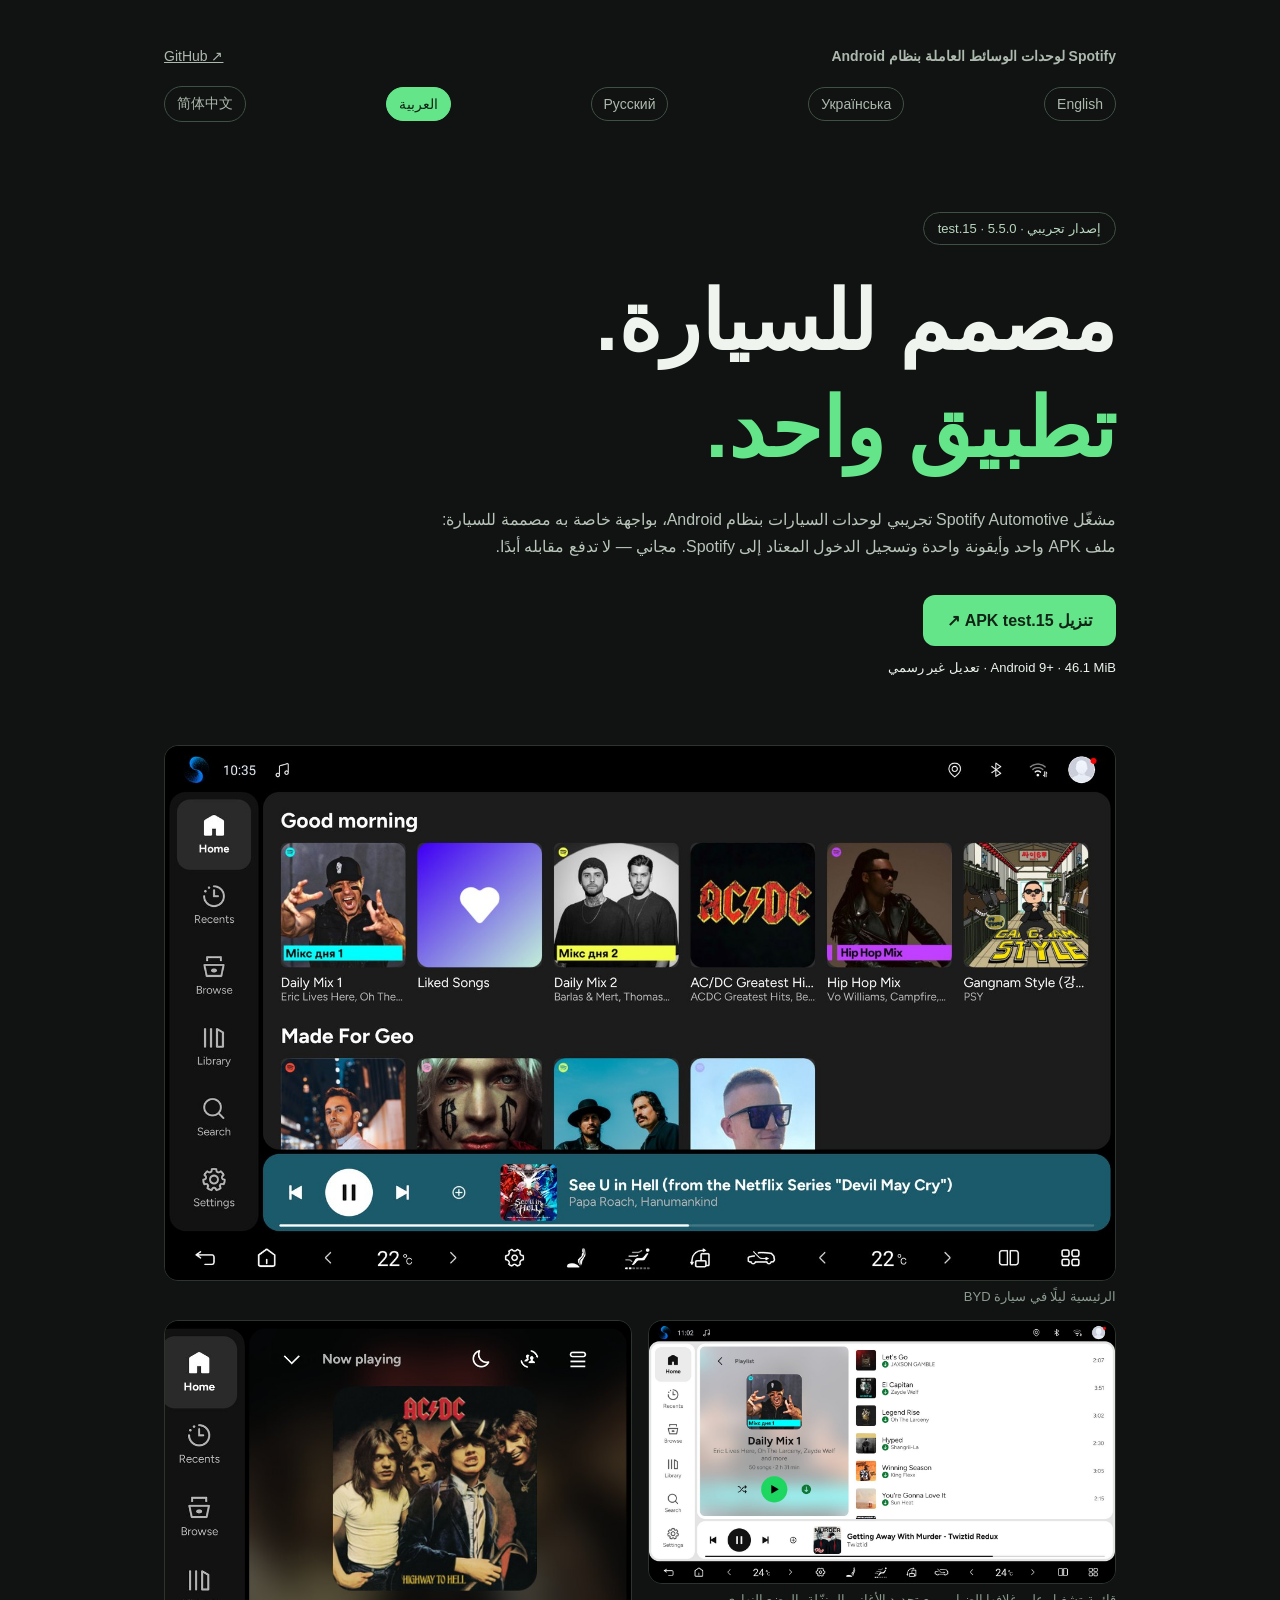
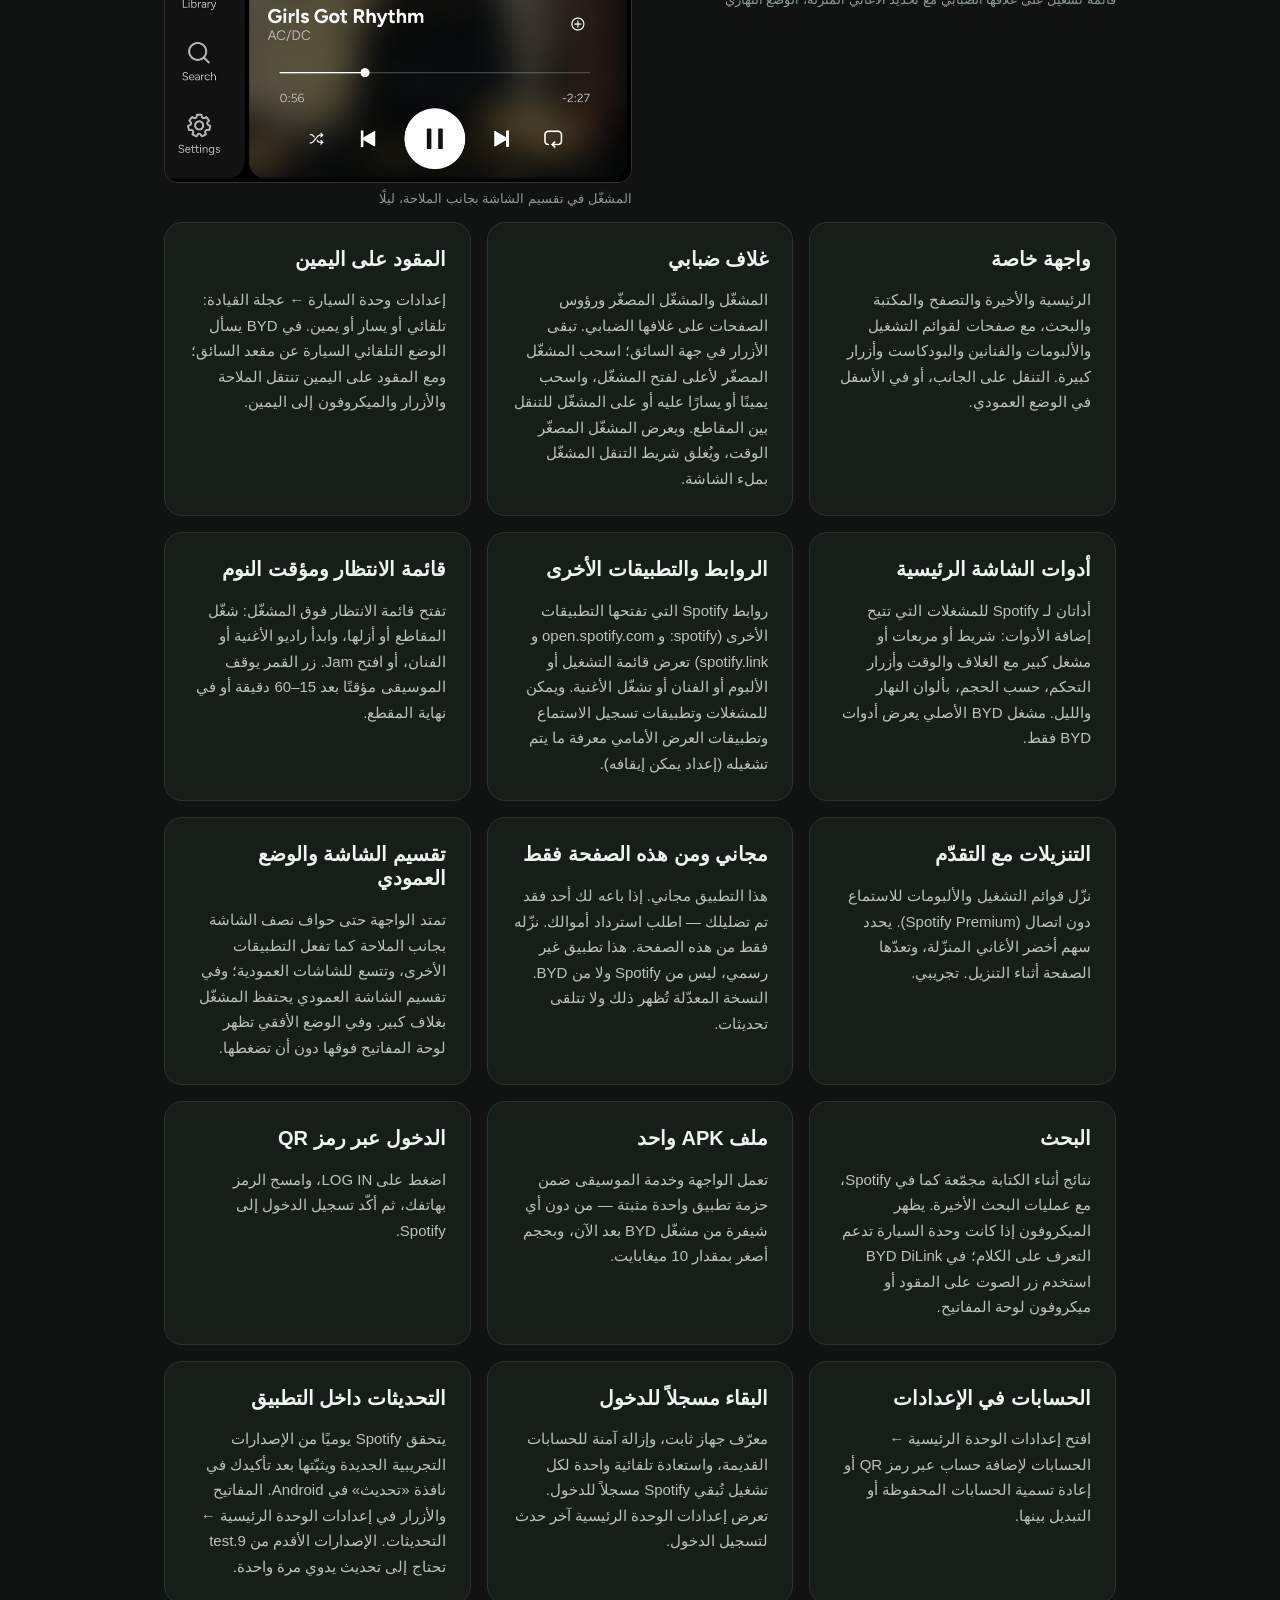
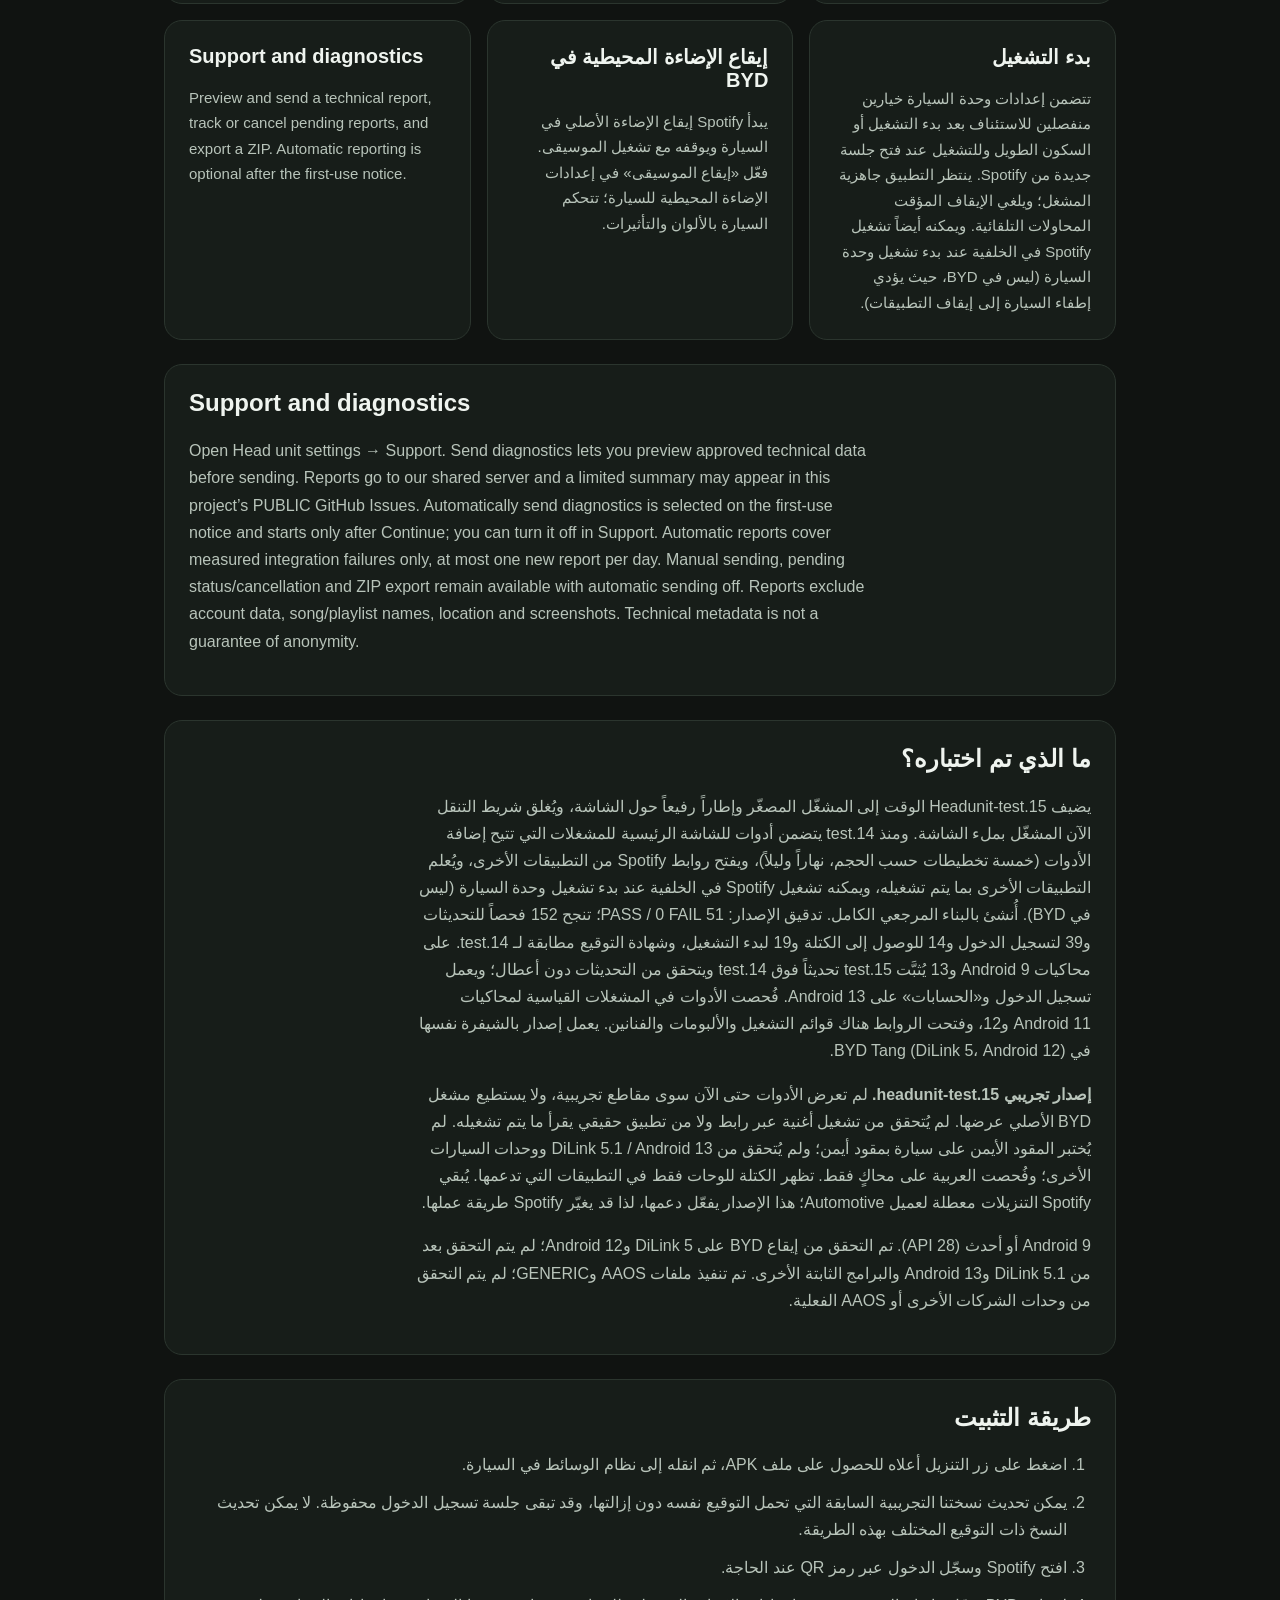
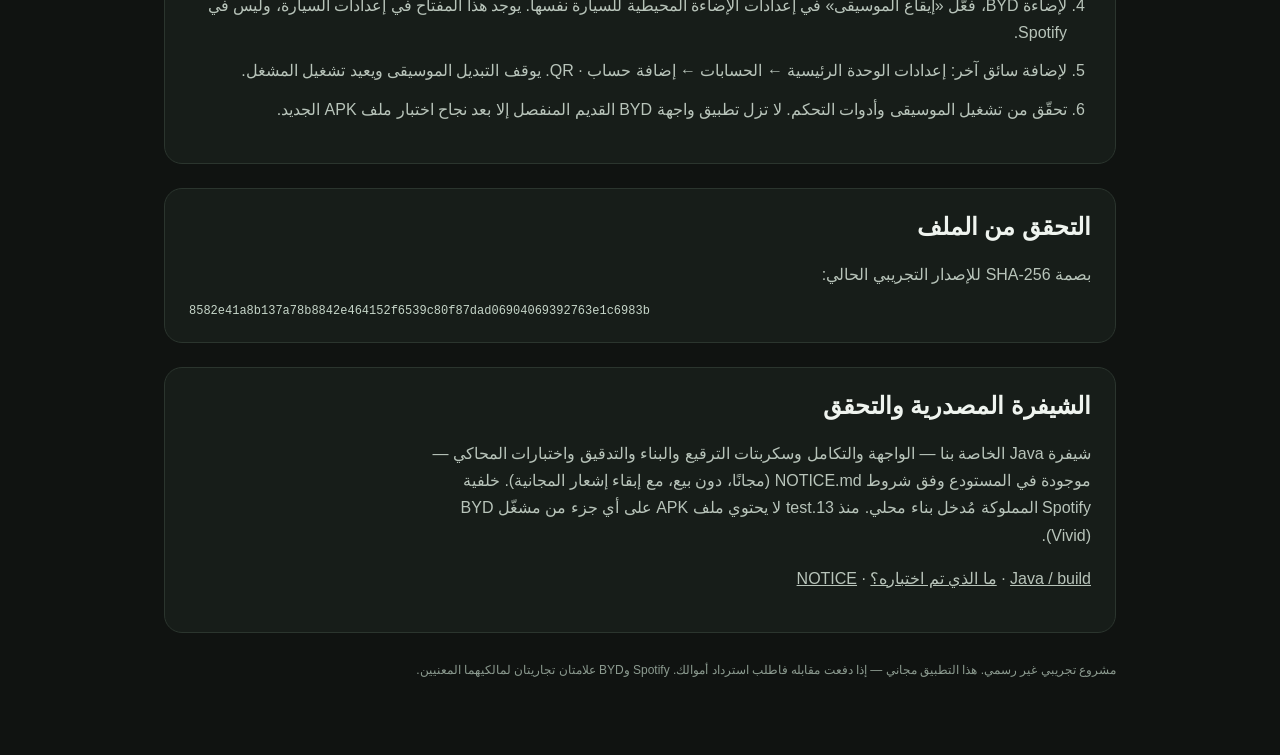
==== docs/ar/index.html @ edf3f91d "Prepare the test.15 download page, release records, Telegram post and picture Co-Authored-By: Claude" ====
<!doctype html>
<html lang="ar" dir="rtl">
<head>
<meta charset="utf-8">
<meta name="viewport" content="width=device-width,initial-scale=1">
<meta name="description" content="Spotify Automotive 5.5.0 تجريبي لوحدات السيارات بنظام Android، بواجهة خاصة به مصممة للسيارة في ملف APK واحد.">
<title>Spotify لوحدات الوسائط العاملة بنظام Android — تطبيق واحد</title>
<link rel="stylesheet" href="../style.css">
<link rel="canonical" href="https://romanchukg-cloud.github.io/spotify-android-head-units/ar/">
<link rel="alternate" hreflang="x-default" href="https://romanchukg-cloud.github.io/spotify-android-head-units/">
<link rel="alternate" hreflang="en" href="https://romanchukg-cloud.github.io/spotify-android-head-units/">
<link rel="alternate" hreflang="uk" href="https://romanchukg-cloud.github.io/spotify-android-head-units/uk/">
<link rel="alternate" hreflang="ru" href="https://romanchukg-cloud.github.io/spotify-android-head-units/ru/">
<link rel="alternate" hreflang="ar" href="https://romanchukg-cloud.github.io/spotify-android-head-units/ar/">
<link rel="alternate" hreflang="zh-Hans" href="https://romanchukg-cloud.github.io/spotify-android-head-units/zh-Hans/">
</head>
<body><main>
<nav><strong>Spotify لوحدات الوسائط العاملة بنظام Android</strong><a href="https://github.com/romanchukg-cloud/spotify-android-head-units" dir="ltr">GitHub ↗</a></nav>
<nav class="language-switch" aria-label="اللغة"><a lang="en" hreflang="en" dir="auto" href="../">English</a><a lang="uk" hreflang="uk" dir="auto" href="../uk/">Українська</a><a lang="ru" hreflang="ru" dir="auto" href="../ru/">Русский</a><a lang="ar" hreflang="ar" dir="auto" href="../ar/" aria-current="page">العربية</a><a lang="zh-Hans" hreflang="zh-Hans" dir="auto" href="../zh-Hans/">简体中文</a></nav>
<header><div class="badge">إصدار تجريبي · 5.5.0 · test.15</div>
<h1>مصمم للسيارة.<br><span>تطبيق واحد.</span></h1>
<p>مشغّل Spotify Automotive تجريبي لوحدات السيارات بنظام Android، بواجهة خاصة به مصممة للسيارة: ملف APK واحد وأيقونة واحدة وتسجيل الدخول المعتاد إلى Spotify. مجاني — لا تدفع مقابله أبدًا.</p>
<a class="button" href="https://github.com/romanchukg-cloud/spotify-android-head-units/releases/download/v5.5.0-headunit-test.15/Spotify-5.5.0-HeadUnit-test.15.apk" download="Spotify-5.5.0-HeadUnit-test.15.apk">تنزيل APK test.15 ↗</a>
<div class="meta">Android 9+ · 46.1 MiB · تعديل غير رسمي</div></header>
<div class="shots"><figure><img src="../screens/car-home-night.jpg" width="1600" height="900" alt="الرئيسية ليلًا في سيارة BYD" loading="lazy"><figcaption>الرئيسية ليلًا في سيارة BYD</figcaption></figure><figure><img src="../screens/car-playlist-day.jpg" width="1600" height="900" alt="قائمة تشغيل على غلافها الضبابي مع تحديد الأغاني المنزّلة، الوضع النهاري" loading="lazy"><figcaption>قائمة تشغيل على غلافها الضبابي مع تحديد الأغاني المنزّلة، الوضع النهاري</figcaption></figure><figure><img src="../screens/car-player-split-night.jpg" width="900" height="890" alt="المشغّل في تقسيم الشاشة بجانب الملاحة، ليلًا" loading="lazy"><figcaption>المشغّل في تقسيم الشاشة بجانب الملاحة، ليلًا</figcaption></figure></div>
<div class="grid"><article class="card"><h2>واجهة خاصة</h2><p>الرئيسية والأخيرة والتصفح والمكتبة والبحث، مع صفحات لقوائم التشغيل والألبومات والفنانين والبودكاست وأزرار كبيرة. التنقل على الجانب، أو في الأسفل في الوضع العمودي.</p></article><article class="card"><h2>غلاف ضبابي</h2><p>المشغّل والمشغّل المصغّر ورؤوس الصفحات على غلافها الضبابي. تبقى الأزرار في جهة السائق؛ اسحب المشغّل المصغّر لأعلى لفتح المشغّل، واسحب يمينًا أو يسارًا عليه أو على المشغّل للتنقل بين المقاطع. ويعرض المشغّل المصغّر الوقت، ويُغلق شريط التنقل المشغّل بملء الشاشة.</p></article><article class="card"><h2>المقود على اليمين</h2><p>إعدادات وحدة السيارة ← عجلة القيادة: تلقائي أو يسار أو يمين. في BYD يسأل الوضع التلقائي السيارة عن مقعد السائق؛ ومع المقود على اليمين تنتقل الملاحة والأزرار والميكروفون إلى اليمين.</p></article><article class="card"><h2>أدوات الشاشة الرئيسية</h2><p>أداتان لـ Spotify للمشغلات التي تتيح إضافة الأدوات: شريط أو مربعات أو مشغل كبير مع الغلاف والوقت وأزرار التحكم، حسب الحجم، بألوان النهار والليل. مشغل BYD الأصلي يعرض أدوات BYD فقط.</p></article><article class="card"><h2>الروابط والتطبيقات الأخرى</h2><p>روابط Spotify التي تفتحها التطبيقات الأخرى (spotify: و open.spotify.com و spotify.link) تعرض قائمة التشغيل أو الألبوم أو الفنان أو تشغّل الأغنية. ويمكن للمشغلات وتطبيقات تسجيل الاستماع وتطبيقات العرض الأمامي معرفة ما يتم تشغيله (إعداد يمكن إيقافه).</p></article><article class="card"><h2>قائمة الانتظار ومؤقت النوم</h2><p>تفتح قائمة الانتظار فوق المشغّل: شغّل المقاطع أو أزلها، وابدأ راديو الأغنية أو الفنان، أو افتح Jam. زر القمر يوقف الموسيقى مؤقتًا بعد 15–60 دقيقة أو في نهاية المقطع.</p></article><article class="card"><h2>التنزيلات مع التقدّم</h2><p>نزّل قوائم التشغيل والألبومات للاستماع دون اتصال (Spotify Premium). يحدد سهم أخضر الأغاني المنزّلة، وتعدّها الصفحة أثناء التنزيل. تجريبي.</p></article><article class="card"><h2>مجاني ومن هذه الصفحة فقط</h2><p>هذا التطبيق مجاني. إذا باعه لك أحد فقد تم تضليلك — اطلب استرداد أموالك. نزّله فقط من هذه الصفحة. هذا تطبيق غير رسمي، ليس من Spotify ولا من BYD. النسخة المعدّلة تُظهر ذلك ولا تتلقى تحديثات.</p></article><article class="card"><h2>تقسيم الشاشة والوضع العمودي</h2><p>تمتد الواجهة حتى حواف نصف الشاشة بجانب الملاحة كما تفعل التطبيقات الأخرى، وتتسع للشاشات العمودية؛ وفي تقسيم الشاشة العمودي يحتفظ المشغّل بغلاف كبير. وفي الوضع الأفقي تظهر لوحة المفاتيح فوقها دون أن تضغطها.</p></article><article class="card"><h2>البحث</h2><p>نتائج أثناء الكتابة مجمّعة كما في Spotify، مع عمليات البحث الأخيرة. يظهر الميكروفون إذا كانت وحدة السيارة تدعم التعرف على الكلام؛ في BYD DiLink استخدم زر الصوت على المقود أو ميكروفون لوحة المفاتيح.</p></article><article class="card"><h2>ملف APK واحد</h2><p>تعمل الواجهة وخدمة الموسيقى ضمن حزمة تطبيق واحدة مثبتة — من دون أي شيفرة من مشغّل BYD بعد الآن، وبحجم أصغر بمقدار 10 ميغابايت.</p></article><article class="card"><h2>الدخول عبر رمز QR</h2><p>اضغط على LOG IN، وامسح الرمز بهاتفك، ثم أكّد تسجيل الدخول إلى Spotify.</p></article><article class="card"><h2>الحسابات في الإعدادات</h2><p>افتح إعدادات الوحدة الرئيسية ← الحسابات لإضافة حساب عبر رمز QR أو إعادة تسمية الحسابات المحفوظة أو التبديل بينها.</p></article><article class="card"><h2>البقاء مسجلاً للدخول</h2><p>معرّف جهاز ثابت، وإزالة آمنة للحسابات القديمة، واستعادة تلقائية واحدة لكل تشغيل تُبقي Spotify مسجلاً للدخول. تعرض إعدادات الوحدة الرئيسية آخر حدث لتسجيل الدخول.</p></article><article class="card"><h2>التحديثات داخل التطبيق</h2><p>يتحقق Spotify يوميًا من الإصدارات التجريبية الجديدة ويثبّتها بعد تأكيدك في نافذة «تحديث» في Android. المفاتيح والأزرار في إعدادات الوحدة الرئيسية ← التحديثات. الإصدارات الأقدم من test.9 تحتاج إلى تحديث يدوي مرة واحدة.</p></article><article class="card"><h2>بدء التشغيل</h2><p>تتضمن إعدادات وحدة السيارة خيارين منفصلين للاستئناف بعد بدء التشغيل أو السكون الطويل وللتشغيل عند فتح جلسة جديدة من Spotify. ينتظر التطبيق جاهزية المشغل؛ ويلغي الإيقاف المؤقت المحاولات التلقائية. ويمكنه أيضاً تشغيل Spotify في الخلفية عند بدء تشغيل وحدة السيارة (ليس في BYD، حيث يؤدي إطفاء السيارة إلى إيقاف التطبيقات).</p></article><article class="card"><h2>إيقاع الإضاءة المحيطية في BYD</h2><p>يبدأ Spotify إيقاع الإضاءة الأصلي في السيارة ويوقفه مع تشغيل الموسيقى. فعّل «إيقاع الموسيقى» في إعدادات الإضاءة المحيطية للسيارة؛ تتحكم السيارة بالألوان والتأثيرات.</p></article><article class="card" lang="en" dir="ltr"><h2>Support and diagnostics</h2><p>Preview and send a technical report, track or cancel pending reports, and export a ZIP. Automatic reporting is optional after the first-use notice.</p></article></div>
<section lang="en" dir="ltr"><h2>Support and diagnostics</h2><p>Open Head unit settings → Support. Send diagnostics lets you preview approved technical data before sending. Reports go to our shared server and a limited summary may appear in this project’s PUBLIC GitHub Issues. Automatically send diagnostics is selected on the first-use notice and starts only after Continue; you can turn it off in Support. Automatic reports cover measured integration failures only, at most one new report per day. Manual sending, pending status/cancellation and ZIP export remain available with automatic sending off. Reports exclude account data, song/playlist names, location and screenshots. Technical metadata is not a guarantee of anonymity.</p></section>
<section><h2>ما الذي تم اختباره؟</h2><p>يضيف Headunit-test.15 الوقت إلى المشغّل المصغّر وإطاراً رفيعاً حول الشاشة، ويُغلق شريط التنقل الآن المشغّل بملء الشاشة. ومنذ test.14 يتضمن أدوات للشاشة الرئيسية للمشغلات التي تتيح إضافة الأدوات (خمسة تخطيطات حسب الحجم، نهاراً وليلاً)، ويفتح روابط Spotify من التطبيقات الأخرى، ويُعلم التطبيقات الأخرى بما يتم تشغيله، ويمكنه تشغيل Spotify في الخلفية عند بدء تشغيل وحدة السيارة (ليس في BYD). أُنشئ بالبناء المرجعي الكامل. تدقيق الإصدار: 51 PASS / 0 FAIL؛ تنجح 152 فحصاً للتحديثات و39 لتسجيل الدخول و14 للوصول إلى الكتلة و19 لبدء التشغيل، وشهادة التوقيع مطابقة لـ test.14. على محاكيات Android 9 و13 يُثبَّت test.15 تحديثاً فوق test.14 ويتحقق من التحديثات دون أعطال؛ ويعمل تسجيل الدخول و«الحسابات» على Android 13. فُحصت الأدوات في المشغلات القياسية لمحاكيات Android 11 و12، وفتحت الروابط هناك قوائم التشغيل والألبومات والفنانين. يعمل إصدار بالشيفرة نفسها في BYD Tang (DiLink 5، Android 12).</p>
<p><strong>إصدار تجريبي headunit-test.15.</strong> لم تعرض الأدوات حتى الآن سوى مقاطع تجريبية، ولا يستطيع مشغل BYD الأصلي عرضها. لم يُتحقق من تشغيل أغنية عبر رابط ولا من تطبيق حقيقي يقرأ ما يتم تشغيله. لم يُختبر المقود الأيمن على سيارة بمقود أيمن؛ ولم يُتحقق من DiLink 5.1 / Android 13 ووحدات السيارات الأخرى؛ وفُحصت العربية على محاكٍ فقط. تظهر الكتلة للوحات فقط في التطبيقات التي تدعمها. يُبقي Spotify التنزيلات معطلة لعميل Automotive؛ هذا الإصدار يفعّل دعمها، لذا قد يغيّر Spotify طريقة عملها.</p><p>Android 9 أو أحدث (API 28). تم التحقق من إيقاع BYD على DiLink 5 وAndroid 12؛ لم يتم التحقق بعد من DiLink 5.1 وAndroid 13 والبرامج الثابتة الأخرى. تم تنفيذ ملفات AAOS وGENERIC؛ لم يتم التحقق من وحدات الشركات الأخرى أو AAOS الفعلية.</p></section>
<section><h2>طريقة التثبيت</h2><ol><li>اضغط على زر التنزيل أعلاه للحصول على ملف APK، ثم انقله إلى نظام الوسائط في السيارة.</li><li>يمكن تحديث نسختنا التجريبية السابقة التي تحمل التوقيع نفسه دون إزالتها، وقد تبقى جلسة تسجيل الدخول محفوظة. لا يمكن تحديث النسخ ذات التوقيع المختلف بهذه الطريقة.</li><li>افتح Spotify وسجّل الدخول عبر رمز QR عند الحاجة.</li><li>لإضاءة BYD، فعّل «إيقاع الموسيقى» في إعدادات الإضاءة المحيطية للسيارة نفسها. يوجد هذا المفتاح في إعدادات السيارة، وليس في Spotify.</li><li>لإضافة سائق آخر: إعدادات الوحدة الرئيسية ← الحسابات ← إضافة حساب · QR. يوقف التبديل الموسيقى ويعيد تشغيل المشغل.</li><li>تحقّق من تشغيل الموسيقى وأدوات التحكم. لا تزل تطبيق واجهة BYD القديم المنفصل إلا بعد نجاح اختبار ملف APK الجديد.</li></ol></section>
<section><h2>التحقق من الملف</h2><p>بصمة SHA-256 للإصدار التجريبي الحالي:</p><code dir="ltr">8582e41a8b137a78b8842e464152f6539c80f87dad06904069392763e1c6983b</code></section>
<section><h2>الشيفرة المصدرية والتحقق</h2><p>شيفرة Java الخاصة بنا — الواجهة والتكامل وسكربتات الترقيع والبناء والتدقيق واختبارات المحاكي — موجودة في المستودع وفق شروط NOTICE.md (مجانًا، دون بيع، مع إبقاء إشعار المجانية). خلفية Spotify المملوكة مُدخل بناء محلي. منذ test.13 لا يحتوي ملف APK على أي جزء من مشغّل BYD (Vivid).</p><p><a href="https://github.com/romanchukg-cloud/spotify-android-head-units/tree/main/adapter">Java / build</a> · <a href="https://github.com/romanchukg-cloud/spotify-android-head-units/blob/main/reports/headunit-test.15.md">ما الذي تم اختباره؟</a> · <a href="https://github.com/romanchukg-cloud/spotify-android-head-units/blob/main/NOTICE.md" dir="ltr">NOTICE</a></p></section>
<footer>مشروع تجريبي غير رسمي. هذا التطبيق مجاني — إذا دفعت مقابله فاطلب استرداد أموالك. Spotify وBYD علامتان تجاريتان لمالكيهما المعنيين.</footer>
</main></body></html>
---- docs/style.css ----
:root{color-scheme:dark;font-family:system-ui,-apple-system,sans-serif;background:#101311;color:#eff4ef}*{box-sizing:border-box}body{margin:0}main{max-width:1000px;margin:auto;padding:48px 24px}nav{display:flex;justify-content:space-between;font-size:14px;color:#adb9ae}a{color:inherit}header{padding:90px 0 70px}.badge{display:inline-block;border:1px solid #405044;border-radius:30px;padding:8px 14px;color:#b9d5bf;font-size:13px}h1{font-size:clamp(44px,8vw,82px);letter-spacing:-.055em;line-height:1.05;max-width:850px;margin:24px 0}h1 span{color:#65e58a}p{color:#b8c4ba;line-height:1.7;max-width:680px}.button{display:inline-block;background:#65e58a;color:#102516;font-weight:700;text-decoration:none;padding:16px 24px;border-radius:12px;margin-top:18px}.meta{font-size:13px;margin-top:14px}.grid{display:grid;grid-template-columns:repeat(3,1fr);gap:16px}.card,section{border:1px solid #2b352e;border-radius:18px;padding:24px;background:#171d19}.card h2{font-size:20px;margin-top:0}.card p{font-size:15px;margin-bottom:0}section{margin-top:24px}section h2{margin-top:0}li{margin:12px 0;line-height:1.65;color:#b8c4ba}code{overflow-wrap:anywhere;font-size:12px;color:#c6d6c9}footer{font-size:12px;padding:30px 0;color:#8c9b90}@media(max-width:650px){header{padding:60px 0 40px}.grid{grid-template-columns:1fr}main{padding:28px 20px}}

nav{gap:16px;align-items:center;flex-wrap:wrap}.language-switch{display:flex;gap:8px;flex-wrap:wrap;margin-top:22px}.language-switch a{border:1px solid #405044;border-radius:24px;text-decoration:none;padding:8px 12px;font-size:14px}.language-switch a[aria-current=page]{background:#65e58a;color:#102516;border-color:#65e58a}a:focus-visible{outline:3px solid #eff4ef;outline-offset:4px}code{display:block;direction:ltr;text-align:start;unicode-bidi:isolate}html[dir=rtl] h1{letter-spacing:0;line-height:1.3}html[dir=rtl] body{font-family:Tahoma,Arial,sans-serif}html[lang=zh-Hans] h1{letter-spacing:0;line-height:1.2}ol{padding-inline-start:24px}
.shots{display:grid;grid-template-columns:repeat(2,1fr);gap:16px;margin-bottom:16px}.shots figure{margin:0}.shots figure:first-child,.shots figure:last-child:nth-child(even){grid-column:1/-1}.shots img{display:block;width:100%;height:auto;border-radius:14px;border:1px solid #2b352e}.shots figcaption{font-size:13px;color:#8c9b90;margin-top:8px}@media(max-width:650px){.shots{grid-template-columns:1fr}}
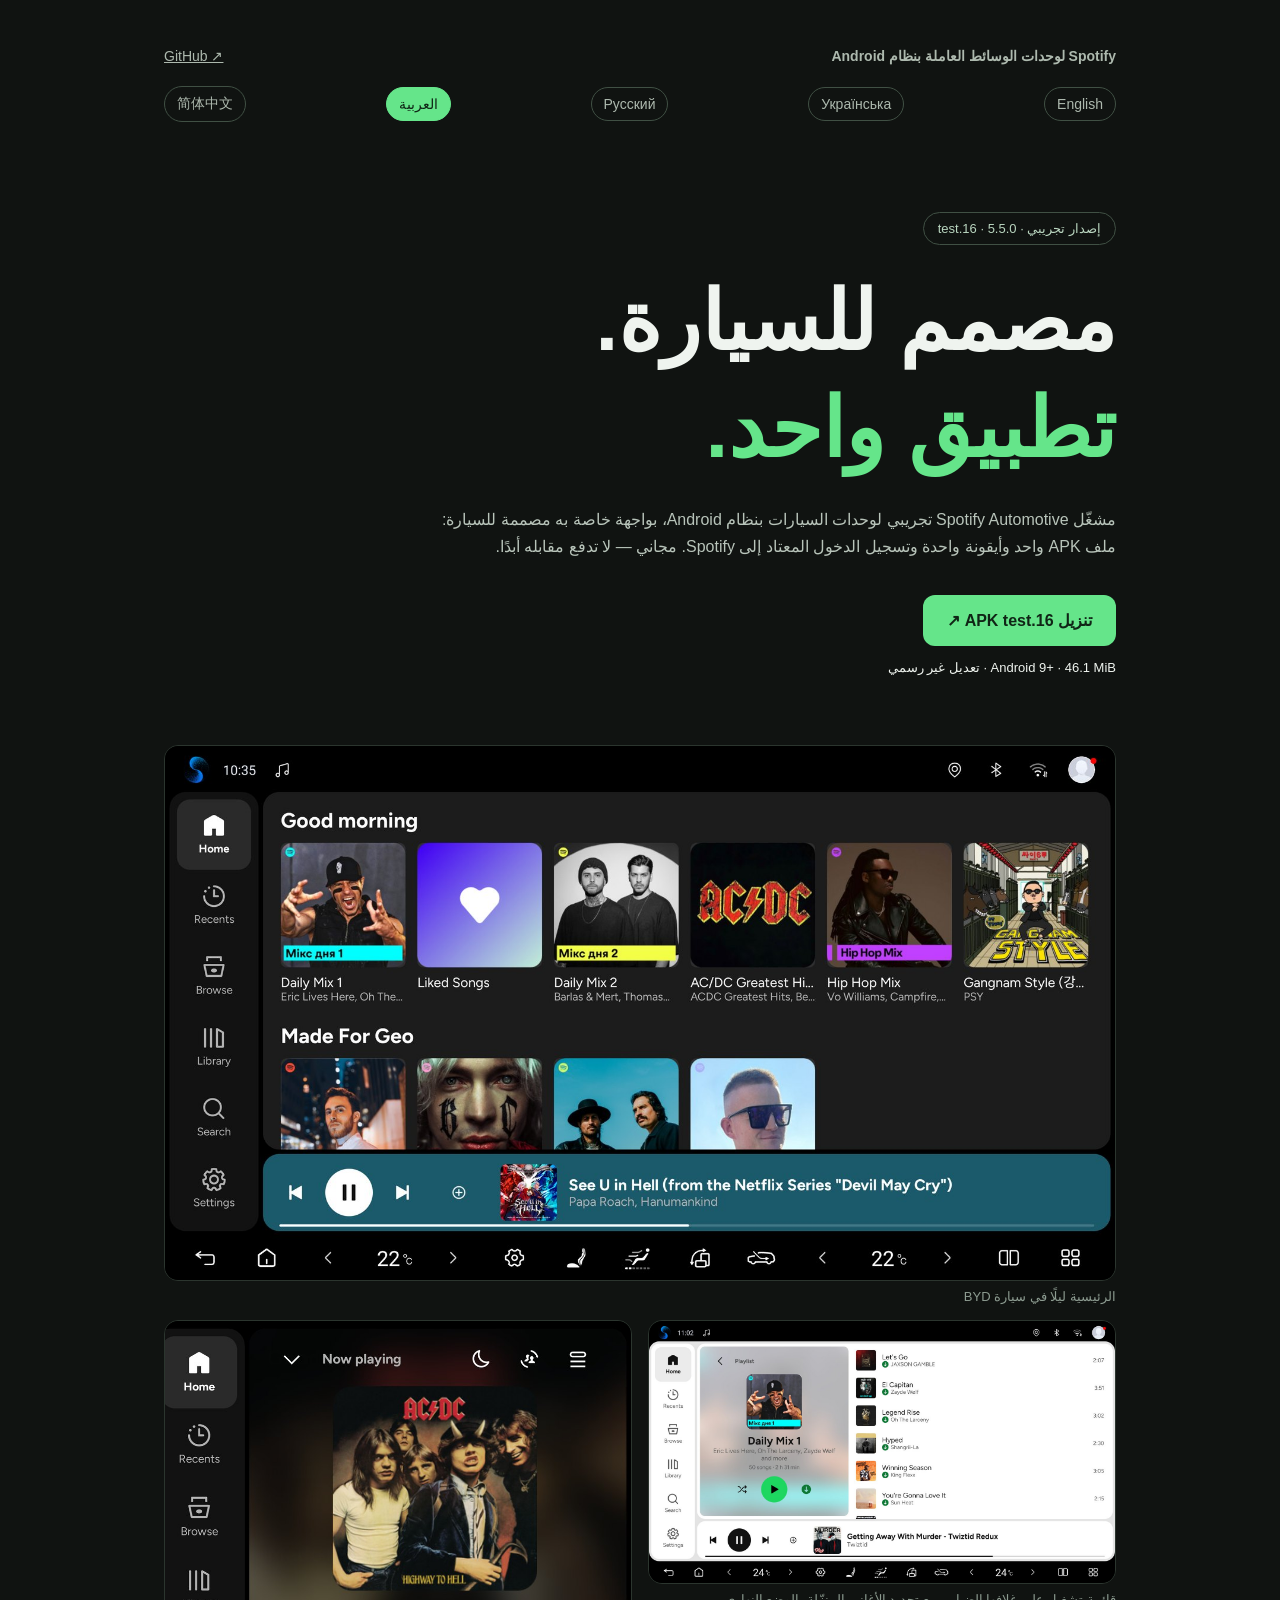
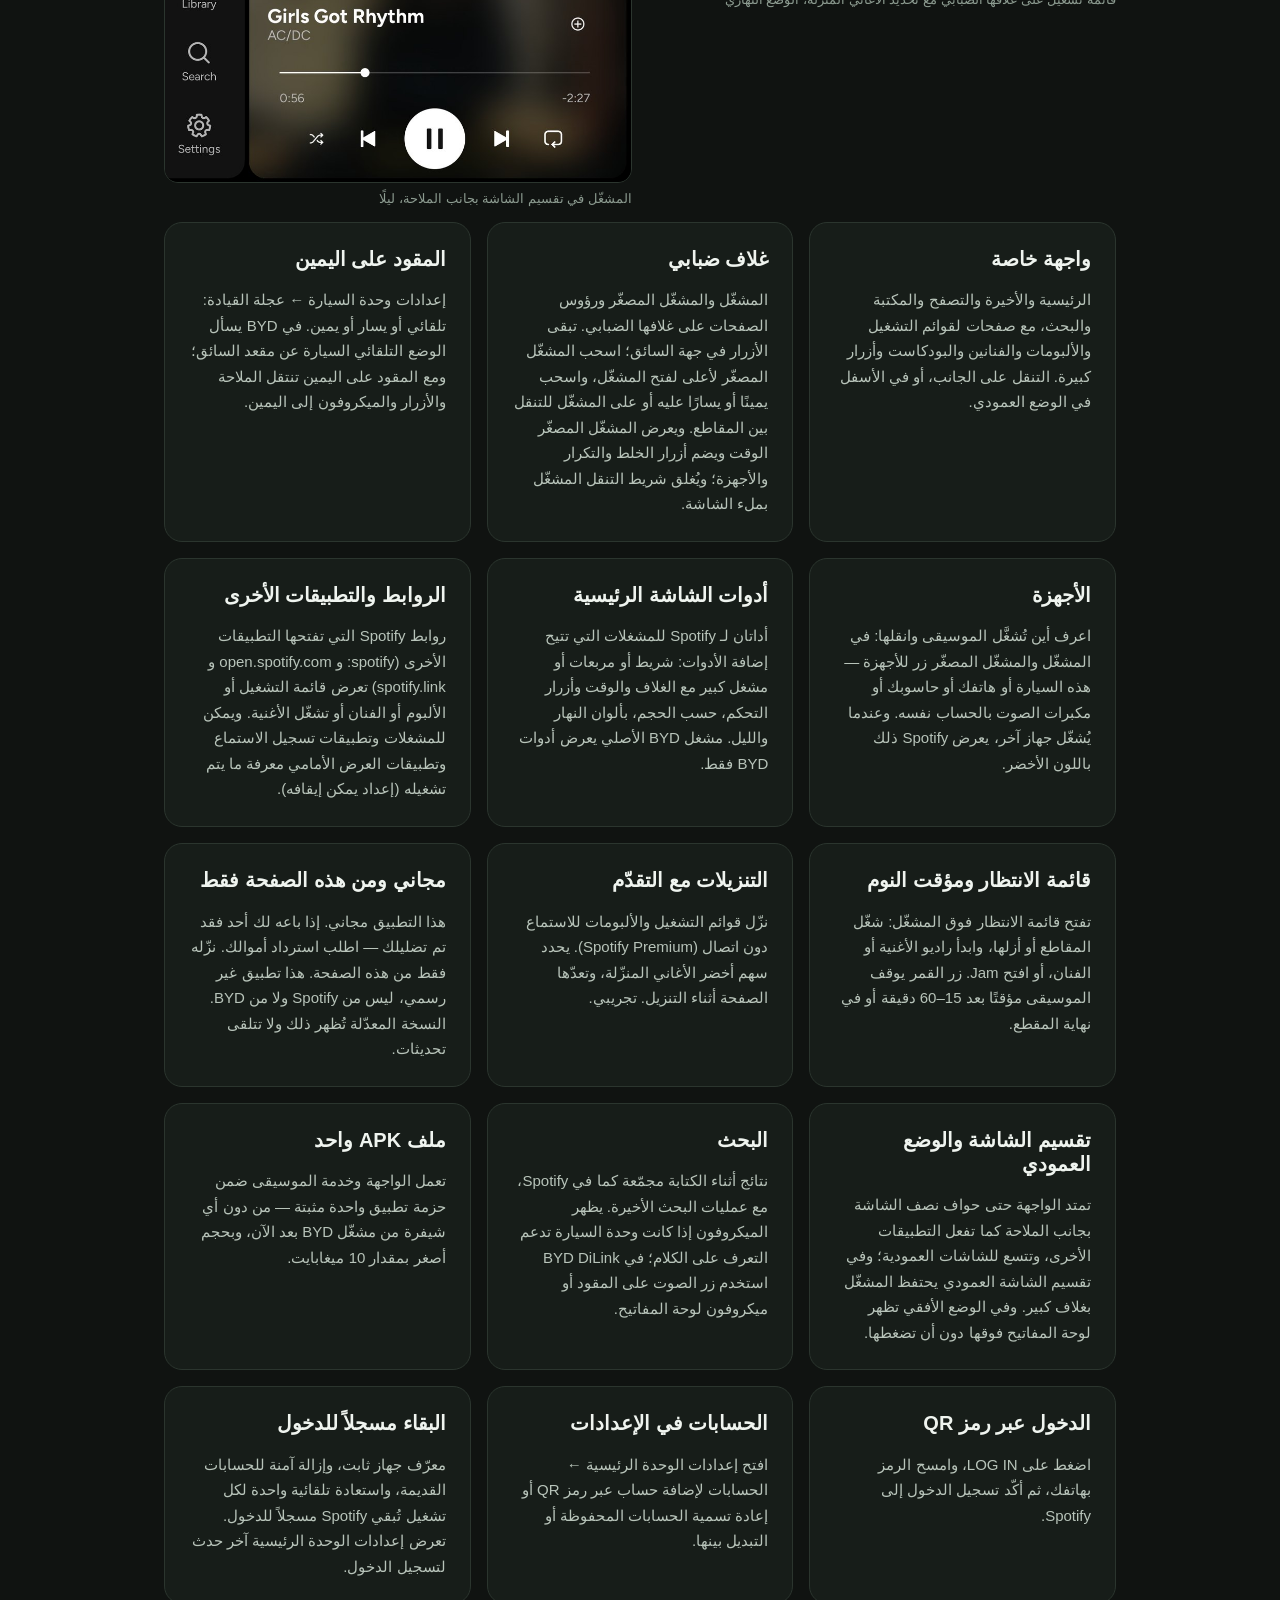
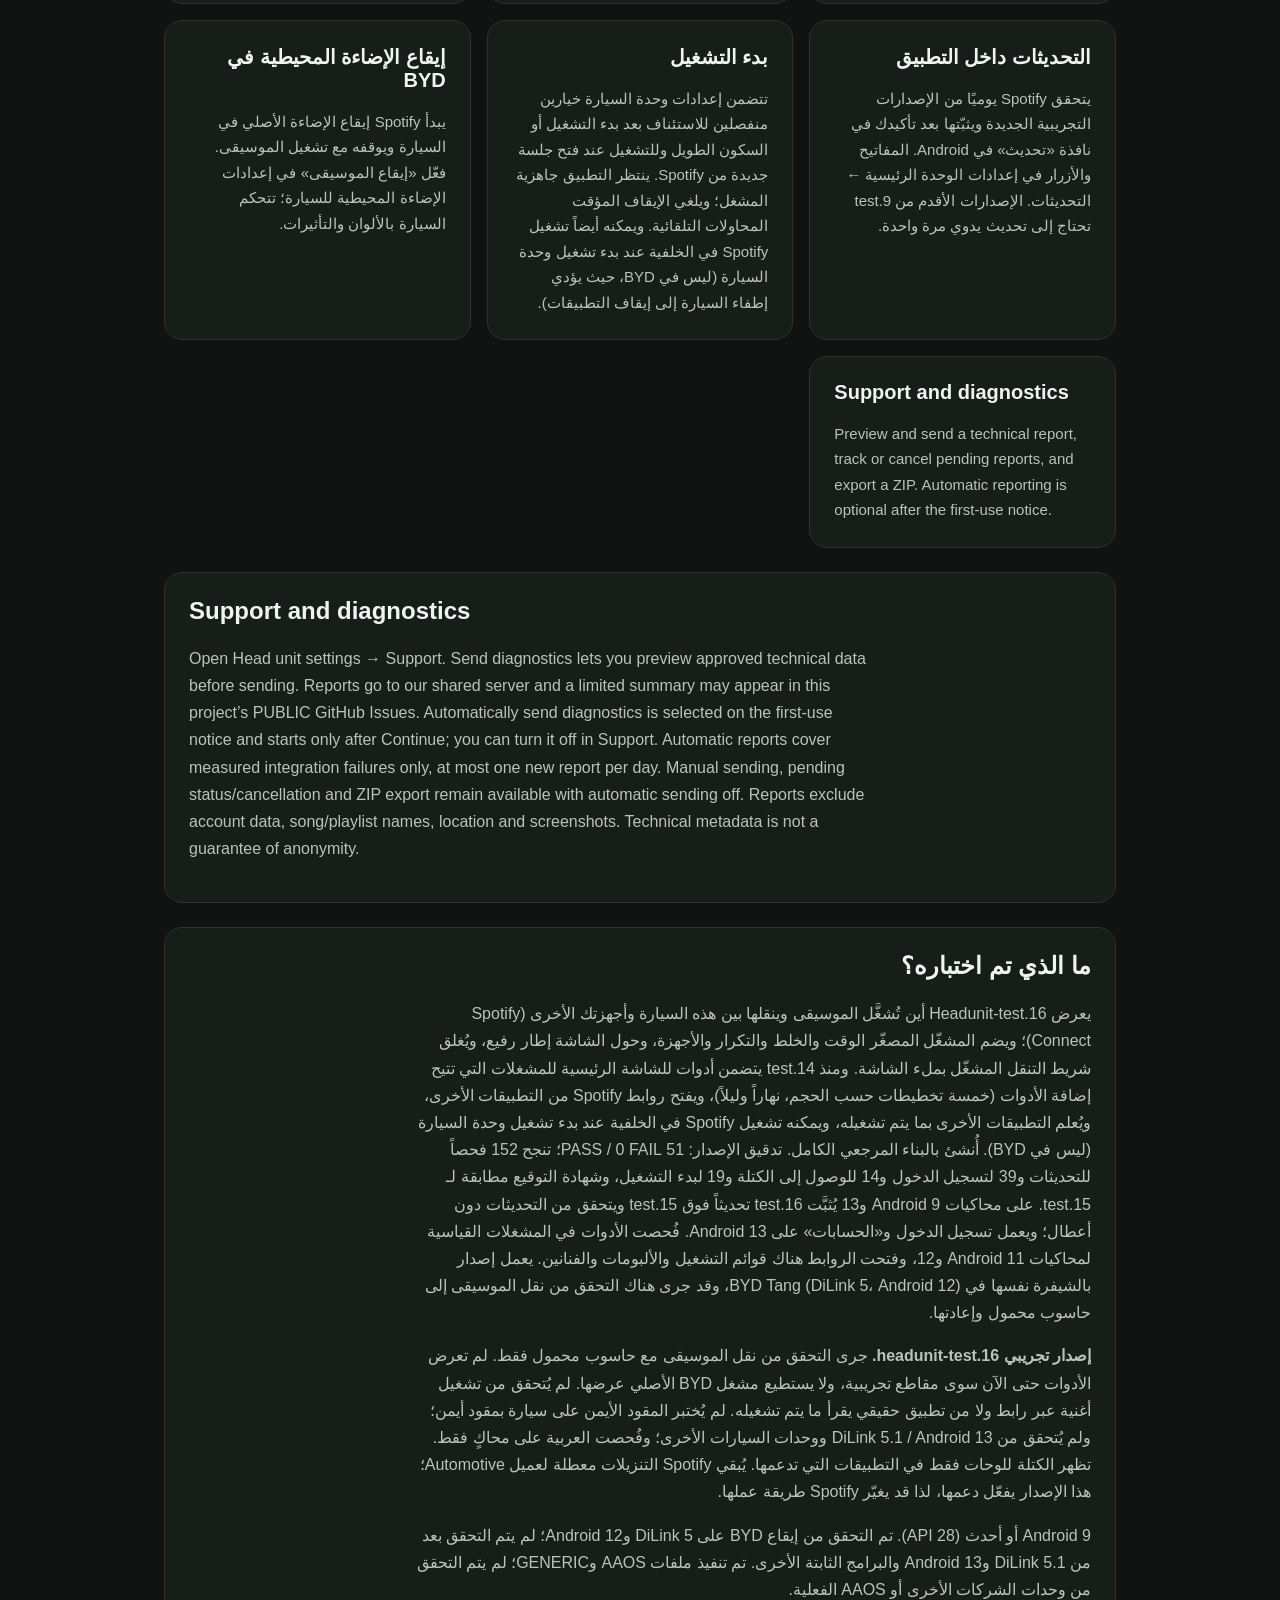
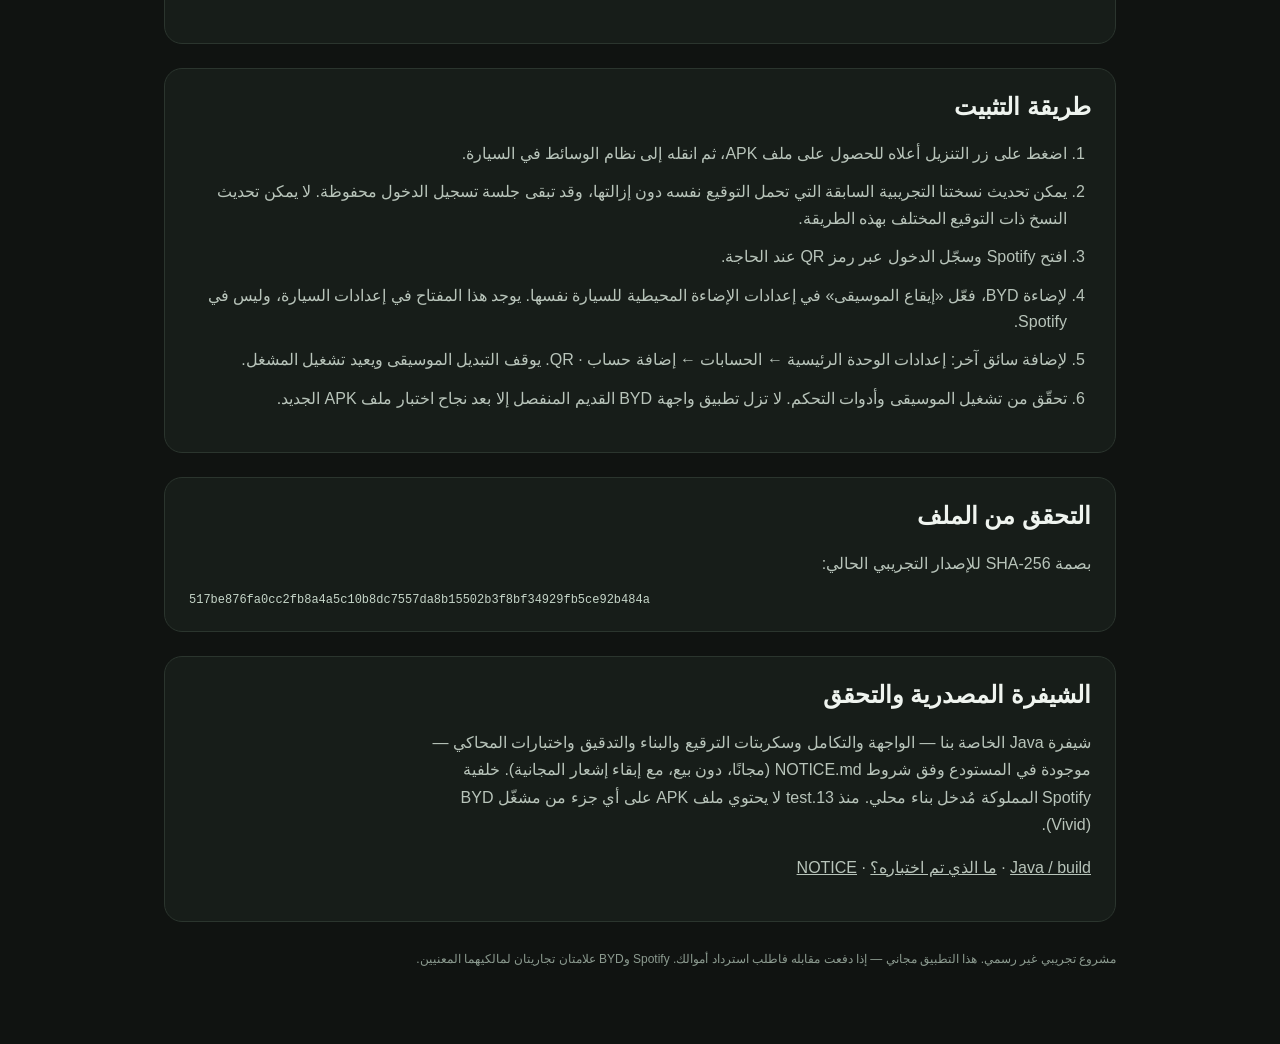
==== commit 572fabcb: "Prepare the test.16 download page, release records, Telegram post and picture Co-Authored-By: Claude" ====
--- a/docs/ar/index.html
+++ b/docs/ar/index.html
@@ -17,18 +17,18 @@
 <body><main>
 <nav><strong>Spotify لوحدات الوسائط العاملة بنظام Android</strong><a href="https://github.com/romanchukg-cloud/spotify-android-head-units" dir="ltr">GitHub ↗</a></nav>
 <nav class="language-switch" aria-label="اللغة"><a lang="en" hreflang="en" dir="auto" href="../">English</a><a lang="uk" hreflang="uk" dir="auto" href="../uk/">Українська</a><a lang="ru" hreflang="ru" dir="auto" href="../ru/">Русский</a><a lang="ar" hreflang="ar" dir="auto" href="../ar/" aria-current="page">العربية</a><a lang="zh-Hans" hreflang="zh-Hans" dir="auto" href="../zh-Hans/">简体中文</a></nav>
-<header><div class="badge">إصدار تجريبي · 5.5.0 · test.15</div>
+<header><div class="badge">إصدار تجريبي · 5.5.0 · test.16</div>
 <h1>مصمم للسيارة.<br><span>تطبيق واحد.</span></h1>
 <p>مشغّل Spotify Automotive تجريبي لوحدات السيارات بنظام Android، بواجهة خاصة به مصممة للسيارة: ملف APK واحد وأيقونة واحدة وتسجيل الدخول المعتاد إلى Spotify. مجاني — لا تدفع مقابله أبدًا.</p>
-<a class="button" href="https://github.com/romanchukg-cloud/spotify-android-head-units/releases/download/v5.5.0-headunit-test.15/Spotify-5.5.0-HeadUnit-test.15.apk" download="Spotify-5.5.0-HeadUnit-test.15.apk">تنزيل APK test.15 ↗</a>
+<a class="button" href="https://github.com/romanchukg-cloud/spotify-android-head-units/releases/download/v5.5.0-headunit-test.16/Spotify-5.5.0-HeadUnit-test.16.apk" download="Spotify-5.5.0-HeadUnit-test.16.apk">تنزيل APK test.16 ↗</a>
 <div class="meta">Android 9+ · 46.1 MiB · تعديل غير رسمي</div></header>
 <div class="shots"><figure><img src="../screens/car-home-night.jpg" width="1600" height="900" alt="الرئيسية ليلًا في سيارة BYD" loading="lazy"><figcaption>الرئيسية ليلًا في سيارة BYD</figcaption></figure><figure><img src="../screens/car-playlist-day.jpg" width="1600" height="900" alt="قائمة تشغيل على غلافها الضبابي مع تحديد الأغاني المنزّلة، الوضع النهاري" loading="lazy"><figcaption>قائمة تشغيل على غلافها الضبابي مع تحديد الأغاني المنزّلة، الوضع النهاري</figcaption></figure><figure><img src="../screens/car-player-split-night.jpg" width="900" height="890" alt="المشغّل في تقسيم الشاشة بجانب الملاحة، ليلًا" loading="lazy"><figcaption>المشغّل في تقسيم الشاشة بجانب الملاحة، ليلًا</figcaption></figure></div>
-<div class="grid"><article class="card"><h2>واجهة خاصة</h2><p>الرئيسية والأخيرة والتصفح والمكتبة والبحث، مع صفحات لقوائم التشغيل والألبومات والفنانين والبودكاست وأزرار كبيرة. التنقل على الجانب، أو في الأسفل في الوضع العمودي.</p></article><article class="card"><h2>غلاف ضبابي</h2><p>المشغّل والمشغّل المصغّر ورؤوس الصفحات على غلافها الضبابي. تبقى الأزرار في جهة السائق؛ اسحب المشغّل المصغّر لأعلى لفتح المشغّل، واسحب يمينًا أو يسارًا عليه أو على المشغّل للتنقل بين المقاطع. ويعرض المشغّل المصغّر الوقت، ويُغلق شريط التنقل المشغّل بملء الشاشة.</p></article><article class="card"><h2>المقود على اليمين</h2><p>إعدادات وحدة السيارة ← عجلة القيادة: تلقائي أو يسار أو يمين. في BYD يسأل الوضع التلقائي السيارة عن مقعد السائق؛ ومع المقود على اليمين تنتقل الملاحة والأزرار والميكروفون إلى اليمين.</p></article><article class="card"><h2>أدوات الشاشة الرئيسية</h2><p>أداتان لـ Spotify للمشغلات التي تتيح إضافة الأدوات: شريط أو مربعات أو مشغل كبير مع الغلاف والوقت وأزرار التحكم، حسب الحجم، بألوان النهار والليل. مشغل BYD الأصلي يعرض أدوات BYD فقط.</p></article><article class="card"><h2>الروابط والتطبيقات الأخرى</h2><p>روابط Spotify التي تفتحها التطبيقات الأخرى (spotify: و open.spotify.com و spotify.link) تعرض قائمة التشغيل أو الألبوم أو الفنان أو تشغّل الأغنية. ويمكن للمشغلات وتطبيقات تسجيل الاستماع وتطبيقات العرض الأمامي معرفة ما يتم تشغيله (إعداد يمكن إيقافه).</p></article><article class="card"><h2>قائمة الانتظار ومؤقت النوم</h2><p>تفتح قائمة الانتظار فوق المشغّل: شغّل المقاطع أو أزلها، وابدأ راديو الأغنية أو الفنان، أو افتح Jam. زر القمر يوقف الموسيقى مؤقتًا بعد 15–60 دقيقة أو في نهاية المقطع.</p></article><article class="card"><h2>التنزيلات مع التقدّم</h2><p>نزّل قوائم التشغيل والألبومات للاستماع دون اتصال (Spotify Premium). يحدد سهم أخضر الأغاني المنزّلة، وتعدّها الصفحة أثناء التنزيل. تجريبي.</p></article><article class="card"><h2>مجاني ومن هذه الصفحة فقط</h2><p>هذا التطبيق مجاني. إذا باعه لك أحد فقد تم تضليلك — اطلب استرداد أموالك. نزّله فقط من هذه الصفحة. هذا تطبيق غير رسمي، ليس من Spotify ولا من BYD. النسخة المعدّلة تُظهر ذلك ولا تتلقى تحديثات.</p></article><article class="card"><h2>تقسيم الشاشة والوضع العمودي</h2><p>تمتد الواجهة حتى حواف نصف الشاشة بجانب الملاحة كما تفعل التطبيقات الأخرى، وتتسع للشاشات العمودية؛ وفي تقسيم الشاشة العمودي يحتفظ المشغّل بغلاف كبير. وفي الوضع الأفقي تظهر لوحة المفاتيح فوقها دون أن تضغطها.</p></article><article class="card"><h2>البحث</h2><p>نتائج أثناء الكتابة مجمّعة كما في Spotify، مع عمليات البحث الأخيرة. يظهر الميكروفون إذا كانت وحدة السيارة تدعم التعرف على الكلام؛ في BYD DiLink استخدم زر الصوت على المقود أو ميكروفون لوحة المفاتيح.</p></article><article class="card"><h2>ملف APK واحد</h2><p>تعمل الواجهة وخدمة الموسيقى ضمن حزمة تطبيق واحدة مثبتة — من دون أي شيفرة من مشغّل BYD بعد الآن، وبحجم أصغر بمقدار 10 ميغابايت.</p></article><article class="card"><h2>الدخول عبر رمز QR</h2><p>اضغط على LOG IN، وامسح الرمز بهاتفك، ثم أكّد تسجيل الدخول إلى Spotify.</p></article><article class="card"><h2>الحسابات في الإعدادات</h2><p>افتح إعدادات الوحدة الرئيسية ← الحسابات لإضافة حساب عبر رمز QR أو إعادة تسمية الحسابات المحفوظة أو التبديل بينها.</p></article><article class="card"><h2>البقاء مسجلاً للدخول</h2><p>معرّف جهاز ثابت، وإزالة آمنة للحسابات القديمة، واستعادة تلقائية واحدة لكل تشغيل تُبقي Spotify مسجلاً للدخول. تعرض إعدادات الوحدة الرئيسية آخر حدث لتسجيل الدخول.</p></article><article class="card"><h2>التحديثات داخل التطبيق</h2><p>يتحقق Spotify يوميًا من الإصدارات التجريبية الجديدة ويثبّتها بعد تأكيدك في نافذة «تحديث» في Android. المفاتيح والأزرار في إعدادات الوحدة الرئيسية ← التحديثات. الإصدارات الأقدم من test.9 تحتاج إلى تحديث يدوي مرة واحدة.</p></article><article class="card"><h2>بدء التشغيل</h2><p>تتضمن إعدادات وحدة السيارة خيارين منفصلين للاستئناف بعد بدء التشغيل أو السكون الطويل وللتشغيل عند فتح جلسة جديدة من Spotify. ينتظر التطبيق جاهزية المشغل؛ ويلغي الإيقاف المؤقت المحاولات التلقائية. ويمكنه أيضاً تشغيل Spotify في الخلفية عند بدء تشغيل وحدة السيارة (ليس في BYD، حيث يؤدي إطفاء السيارة إلى إيقاف التطبيقات).</p></article><article class="card"><h2>إيقاع الإضاءة المحيطية في BYD</h2><p>يبدأ Spotify إيقاع الإضاءة الأصلي في السيارة ويوقفه مع تشغيل الموسيقى. فعّل «إيقاع الموسيقى» في إعدادات الإضاءة المحيطية للسيارة؛ تتحكم السيارة بالألوان والتأثيرات.</p></article><article class="card" lang="en" dir="ltr"><h2>Support and diagnostics</h2><p>Preview and send a technical report, track or cancel pending reports, and export a ZIP. Automatic reporting is optional after the first-use notice.</p></article></div>
+<div class="grid"><article class="card"><h2>واجهة خاصة</h2><p>الرئيسية والأخيرة والتصفح والمكتبة والبحث، مع صفحات لقوائم التشغيل والألبومات والفنانين والبودكاست وأزرار كبيرة. التنقل على الجانب، أو في الأسفل في الوضع العمودي.</p></article><article class="card"><h2>غلاف ضبابي</h2><p>المشغّل والمشغّل المصغّر ورؤوس الصفحات على غلافها الضبابي. تبقى الأزرار في جهة السائق؛ اسحب المشغّل المصغّر لأعلى لفتح المشغّل، واسحب يمينًا أو يسارًا عليه أو على المشغّل للتنقل بين المقاطع. ويعرض المشغّل المصغّر الوقت ويضم أزرار الخلط والتكرار والأجهزة؛ ويُغلق شريط التنقل المشغّل بملء الشاشة.</p></article><article class="card"><h2>المقود على اليمين</h2><p>إعدادات وحدة السيارة ← عجلة القيادة: تلقائي أو يسار أو يمين. في BYD يسأل الوضع التلقائي السيارة عن مقعد السائق؛ ومع المقود على اليمين تنتقل الملاحة والأزرار والميكروفون إلى اليمين.</p></article><article class="card"><h2>الأجهزة</h2><p>اعرف أين تُشغَّل الموسيقى وانقلها: في المشغّل والمشغّل المصغّر زر للأجهزة — هذه السيارة أو هاتفك أو حاسوبك أو مكبرات الصوت بالحساب نفسه. وعندما يُشغّل جهاز آخر، يعرض Spotify ذلك باللون الأخضر.</p></article><article class="card"><h2>أدوات الشاشة الرئيسية</h2><p>أداتان لـ Spotify للمشغلات التي تتيح إضافة الأدوات: شريط أو مربعات أو مشغل كبير مع الغلاف والوقت وأزرار التحكم، حسب الحجم، بألوان النهار والليل. مشغل BYD الأصلي يعرض أدوات BYD فقط.</p></article><article class="card"><h2>الروابط والتطبيقات الأخرى</h2><p>روابط Spotify التي تفتحها التطبيقات الأخرى (spotify: و open.spotify.com و spotify.link) تعرض قائمة التشغيل أو الألبوم أو الفنان أو تشغّل الأغنية. ويمكن للمشغلات وتطبيقات تسجيل الاستماع وتطبيقات العرض الأمامي معرفة ما يتم تشغيله (إعداد يمكن إيقافه).</p></article><article class="card"><h2>قائمة الانتظار ومؤقت النوم</h2><p>تفتح قائمة الانتظار فوق المشغّل: شغّل المقاطع أو أزلها، وابدأ راديو الأغنية أو الفنان، أو افتح Jam. زر القمر يوقف الموسيقى مؤقتًا بعد 15–60 دقيقة أو في نهاية المقطع.</p></article><article class="card"><h2>التنزيلات مع التقدّم</h2><p>نزّل قوائم التشغيل والألبومات للاستماع دون اتصال (Spotify Premium). يحدد سهم أخضر الأغاني المنزّلة، وتعدّها الصفحة أثناء التنزيل. تجريبي.</p></article><article class="card"><h2>مجاني ومن هذه الصفحة فقط</h2><p>هذا التطبيق مجاني. إذا باعه لك أحد فقد تم تضليلك — اطلب استرداد أموالك. نزّله فقط من هذه الصفحة. هذا تطبيق غير رسمي، ليس من Spotify ولا من BYD. النسخة المعدّلة تُظهر ذلك ولا تتلقى تحديثات.</p></article><article class="card"><h2>تقسيم الشاشة والوضع العمودي</h2><p>تمتد الواجهة حتى حواف نصف الشاشة بجانب الملاحة كما تفعل التطبيقات الأخرى، وتتسع للشاشات العمودية؛ وفي تقسيم الشاشة العمودي يحتفظ المشغّل بغلاف كبير. وفي الوضع الأفقي تظهر لوحة المفاتيح فوقها دون أن تضغطها.</p></article><article class="card"><h2>البحث</h2><p>نتائج أثناء الكتابة مجمّعة كما في Spotify، مع عمليات البحث الأخيرة. يظهر الميكروفون إذا كانت وحدة السيارة تدعم التعرف على الكلام؛ في BYD DiLink استخدم زر الصوت على المقود أو ميكروفون لوحة المفاتيح.</p></article><article class="card"><h2>ملف APK واحد</h2><p>تعمل الواجهة وخدمة الموسيقى ضمن حزمة تطبيق واحدة مثبتة — من دون أي شيفرة من مشغّل BYD بعد الآن، وبحجم أصغر بمقدار 10 ميغابايت.</p></article><article class="card"><h2>الدخول عبر رمز QR</h2><p>اضغط على LOG IN، وامسح الرمز بهاتفك، ثم أكّد تسجيل الدخول إلى Spotify.</p></article><article class="card"><h2>الحسابات في الإعدادات</h2><p>افتح إعدادات الوحدة الرئيسية ← الحسابات لإضافة حساب عبر رمز QR أو إعادة تسمية الحسابات المحفوظة أو التبديل بينها.</p></article><article class="card"><h2>البقاء مسجلاً للدخول</h2><p>معرّف جهاز ثابت، وإزالة آمنة للحسابات القديمة، واستعادة تلقائية واحدة لكل تشغيل تُبقي Spotify مسجلاً للدخول. تعرض إعدادات الوحدة الرئيسية آخر حدث لتسجيل الدخول.</p></article><article class="card"><h2>التحديثات داخل التطبيق</h2><p>يتحقق Spotify يوميًا من الإصدارات التجريبية الجديدة ويثبّتها بعد تأكيدك في نافذة «تحديث» في Android. المفاتيح والأزرار في إعدادات الوحدة الرئيسية ← التحديثات. الإصدارات الأقدم من test.9 تحتاج إلى تحديث يدوي مرة واحدة.</p></article><article class="card"><h2>بدء التشغيل</h2><p>تتضمن إعدادات وحدة السيارة خيارين منفصلين للاستئناف بعد بدء التشغيل أو السكون الطويل وللتشغيل عند فتح جلسة جديدة من Spotify. ينتظر التطبيق جاهزية المشغل؛ ويلغي الإيقاف المؤقت المحاولات التلقائية. ويمكنه أيضاً تشغيل Spotify في الخلفية عند بدء تشغيل وحدة السيارة (ليس في BYD، حيث يؤدي إطفاء السيارة إلى إيقاف التطبيقات).</p></article><article class="card"><h2>إيقاع الإضاءة المحيطية في BYD</h2><p>يبدأ Spotify إيقاع الإضاءة الأصلي في السيارة ويوقفه مع تشغيل الموسيقى. فعّل «إيقاع الموسيقى» في إعدادات الإضاءة المحيطية للسيارة؛ تتحكم السيارة بالألوان والتأثيرات.</p></article><article class="card" lang="en" dir="ltr"><h2>Support and diagnostics</h2><p>Preview and send a technical report, track or cancel pending reports, and export a ZIP. Automatic reporting is optional after the first-use notice.</p></article></div>
 <section lang="en" dir="ltr"><h2>Support and diagnostics</h2><p>Open Head unit settings → Support. Send diagnostics lets you preview approved technical data before sending. Reports go to our shared server and a limited summary may appear in this project’s PUBLIC GitHub Issues. Automatically send diagnostics is selected on the first-use notice and starts only after Continue; you can turn it off in Support. Automatic reports cover measured integration failures only, at most one new report per day. Manual sending, pending status/cancellation and ZIP export remain available with automatic sending off. Reports exclude account data, song/playlist names, location and screenshots. Technical metadata is not a guarantee of anonymity.</p></section>
-<section><h2>ما الذي تم اختباره؟</h2><p>يضيف Headunit-test.15 الوقت إلى المشغّل المصغّر وإطاراً رفيعاً حول الشاشة، ويُغلق شريط التنقل الآن المشغّل بملء الشاشة. ومنذ test.14 يتضمن أدوات للشاشة الرئيسية للمشغلات التي تتيح إضافة الأدوات (خمسة تخطيطات حسب الحجم، نهاراً وليلاً)، ويفتح روابط Spotify من التطبيقات الأخرى، ويُعلم التطبيقات الأخرى بما يتم تشغيله، ويمكنه تشغيل Spotify في الخلفية عند بدء تشغيل وحدة السيارة (ليس في BYD). أُنشئ بالبناء المرجعي الكامل. تدقيق الإصدار: 51 PASS / 0 FAIL؛ تنجح 152 فحصاً للتحديثات و39 لتسجيل الدخول و14 للوصول إلى الكتلة و19 لبدء التشغيل، وشهادة التوقيع مطابقة لـ test.14. على محاكيات Android 9 و13 يُثبَّت test.15 تحديثاً فوق test.14 ويتحقق من التحديثات دون أعطال؛ ويعمل تسجيل الدخول و«الحسابات» على Android 13. فُحصت الأدوات في المشغلات القياسية لمحاكيات Android 11 و12، وفتحت الروابط هناك قوائم التشغيل والألبومات والفنانين. يعمل إصدار بالشيفرة نفسها في BYD Tang (DiLink 5، Android 12).</p>
-<p><strong>إصدار تجريبي headunit-test.15.</strong> لم تعرض الأدوات حتى الآن سوى مقاطع تجريبية، ولا يستطيع مشغل BYD الأصلي عرضها. لم يُتحقق من تشغيل أغنية عبر رابط ولا من تطبيق حقيقي يقرأ ما يتم تشغيله. لم يُختبر المقود الأيمن على سيارة بمقود أيمن؛ ولم يُتحقق من DiLink 5.1 / Android 13 ووحدات السيارات الأخرى؛ وفُحصت العربية على محاكٍ فقط. تظهر الكتلة للوحات فقط في التطبيقات التي تدعمها. يُبقي Spotify التنزيلات معطلة لعميل Automotive؛ هذا الإصدار يفعّل دعمها، لذا قد يغيّر Spotify طريقة عملها.</p><p>Android 9 أو أحدث (API 28). تم التحقق من إيقاع BYD على DiLink 5 وAndroid 12؛ لم يتم التحقق بعد من DiLink 5.1 وAndroid 13 والبرامج الثابتة الأخرى. تم تنفيذ ملفات AAOS وGENERIC؛ لم يتم التحقق من وحدات الشركات الأخرى أو AAOS الفعلية.</p></section>
+<section><h2>ما الذي تم اختباره؟</h2><p>يعرض Headunit-test.16 أين تُشغَّل الموسيقى وينقلها بين هذه السيارة وأجهزتك الأخرى (Spotify Connect)؛ ويضم المشغّل المصغّر الوقت والخلط والتكرار والأجهزة، وحول الشاشة إطار رفيع، ويُغلق شريط التنقل المشغّل بملء الشاشة. ومنذ test.14 يتضمن أدوات للشاشة الرئيسية للمشغلات التي تتيح إضافة الأدوات (خمسة تخطيطات حسب الحجم، نهاراً وليلاً)، ويفتح روابط Spotify من التطبيقات الأخرى، ويُعلم التطبيقات الأخرى بما يتم تشغيله، ويمكنه تشغيل Spotify في الخلفية عند بدء تشغيل وحدة السيارة (ليس في BYD). أُنشئ بالبناء المرجعي الكامل. تدقيق الإصدار: 51 PASS / 0 FAIL؛ تنجح 152 فحصاً للتحديثات و39 لتسجيل الدخول و14 للوصول إلى الكتلة و19 لبدء التشغيل، وشهادة التوقيع مطابقة لـ test.15. على محاكيات Android 9 و13 يُثبَّت test.16 تحديثاً فوق test.15 ويتحقق من التحديثات دون أعطال؛ ويعمل تسجيل الدخول و«الحسابات» على Android 13. فُحصت الأدوات في المشغلات القياسية لمحاكيات Android 11 و12، وفتحت الروابط هناك قوائم التشغيل والألبومات والفنانين. يعمل إصدار بالشيفرة نفسها في BYD Tang (DiLink 5، Android 12)، وقد جرى هناك التحقق من نقل الموسيقى إلى حاسوب محمول وإعادتها.</p>
+<p><strong>إصدار تجريبي headunit-test.16.</strong> جرى التحقق من نقل الموسيقى مع حاسوب محمول فقط. لم تعرض الأدوات حتى الآن سوى مقاطع تجريبية، ولا يستطيع مشغل BYD الأصلي عرضها. لم يُتحقق من تشغيل أغنية عبر رابط ولا من تطبيق حقيقي يقرأ ما يتم تشغيله. لم يُختبر المقود الأيمن على سيارة بمقود أيمن؛ ولم يُتحقق من DiLink 5.1 / Android 13 ووحدات السيارات الأخرى؛ وفُحصت العربية على محاكٍ فقط. تظهر الكتلة للوحات فقط في التطبيقات التي تدعمها. يُبقي Spotify التنزيلات معطلة لعميل Automotive؛ هذا الإصدار يفعّل دعمها، لذا قد يغيّر Spotify طريقة عملها.</p><p>Android 9 أو أحدث (API 28). تم التحقق من إيقاع BYD على DiLink 5 وAndroid 12؛ لم يتم التحقق بعد من DiLink 5.1 وAndroid 13 والبرامج الثابتة الأخرى. تم تنفيذ ملفات AAOS وGENERIC؛ لم يتم التحقق من وحدات الشركات الأخرى أو AAOS الفعلية.</p></section>
 <section><h2>طريقة التثبيت</h2><ol><li>اضغط على زر التنزيل أعلاه للحصول على ملف APK، ثم انقله إلى نظام الوسائط في السيارة.</li><li>يمكن تحديث نسختنا التجريبية السابقة التي تحمل التوقيع نفسه دون إزالتها، وقد تبقى جلسة تسجيل الدخول محفوظة. لا يمكن تحديث النسخ ذات التوقيع المختلف بهذه الطريقة.</li><li>افتح Spotify وسجّل الدخول عبر رمز QR عند الحاجة.</li><li>لإضاءة BYD، فعّل «إيقاع الموسيقى» في إعدادات الإضاءة المحيطية للسيارة نفسها. يوجد هذا المفتاح في إعدادات السيارة، وليس في Spotify.</li><li>لإضافة سائق آخر: إعدادات الوحدة الرئيسية ← الحسابات ← إضافة حساب · QR. يوقف التبديل الموسيقى ويعيد تشغيل المشغل.</li><li>تحقّق من تشغيل الموسيقى وأدوات التحكم. لا تزل تطبيق واجهة BYD القديم المنفصل إلا بعد نجاح اختبار ملف APK الجديد.</li></ol></section>
-<section><h2>التحقق من الملف</h2><p>بصمة SHA-256 للإصدار التجريبي الحالي:</p><code dir="ltr">8582e41a8b137a78b8842e464152f6539c80f87dad06904069392763e1c6983b</code></section>
-<section><h2>الشيفرة المصدرية والتحقق</h2><p>شيفرة Java الخاصة بنا — الواجهة والتكامل وسكربتات الترقيع والبناء والتدقيق واختبارات المحاكي — موجودة في المستودع وفق شروط NOTICE.md (مجانًا، دون بيع، مع إبقاء إشعار المجانية). خلفية Spotify المملوكة مُدخل بناء محلي. منذ test.13 لا يحتوي ملف APK على أي جزء من مشغّل BYD (Vivid).</p><p><a href="https://github.com/romanchukg-cloud/spotify-android-head-units/tree/main/adapter">Java / build</a> · <a href="https://github.com/romanchukg-cloud/spotify-android-head-units/blob/main/reports/headunit-test.15.md">ما الذي تم اختباره؟</a> · <a href="https://github.com/romanchukg-cloud/spotify-android-head-units/blob/main/NOTICE.md" dir="ltr">NOTICE</a></p></section>
+<section><h2>التحقق من الملف</h2><p>بصمة SHA-256 للإصدار التجريبي الحالي:</p><code dir="ltr">517be876fa0cc2fb8a4a5c10b8dc7557da8b15502b3f8bf34929fb5ce92b484a</code></section>
+<section><h2>الشيفرة المصدرية والتحقق</h2><p>شيفرة Java الخاصة بنا — الواجهة والتكامل وسكربتات الترقيع والبناء والتدقيق واختبارات المحاكي — موجودة في المستودع وفق شروط NOTICE.md (مجانًا، دون بيع، مع إبقاء إشعار المجانية). خلفية Spotify المملوكة مُدخل بناء محلي. منذ test.13 لا يحتوي ملف APK على أي جزء من مشغّل BYD (Vivid).</p><p><a href="https://github.com/romanchukg-cloud/spotify-android-head-units/tree/main/adapter">Java / build</a> · <a href="https://github.com/romanchukg-cloud/spotify-android-head-units/blob/main/reports/headunit-test.16.md">ما الذي تم اختباره؟</a> · <a href="https://github.com/romanchukg-cloud/spotify-android-head-units/blob/main/NOTICE.md" dir="ltr">NOTICE</a></p></section>
 <footer>مشروع تجريبي غير رسمي. هذا التطبيق مجاني — إذا دفعت مقابله فاطلب استرداد أموالك. Spotify وBYD علامتان تجاريتان لمالكيهما المعنيين.</footer>
 </main></body></html>
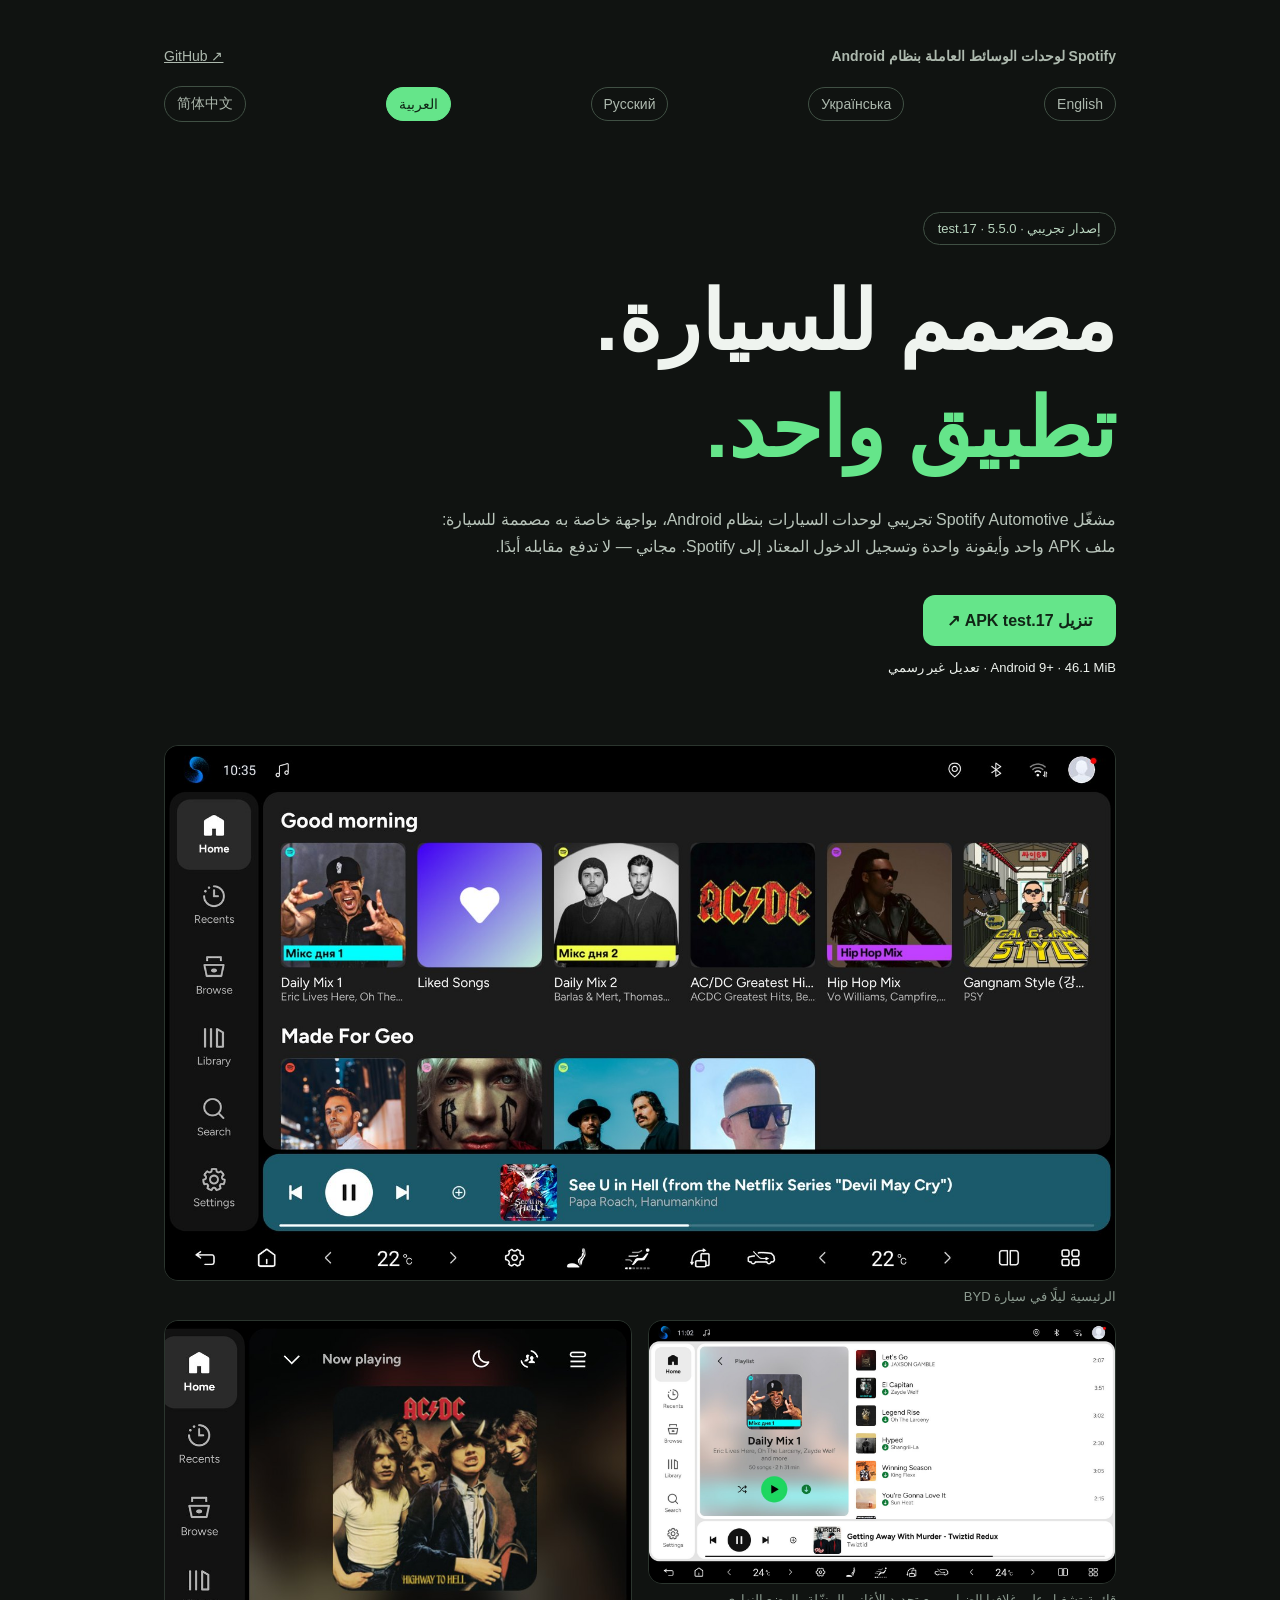
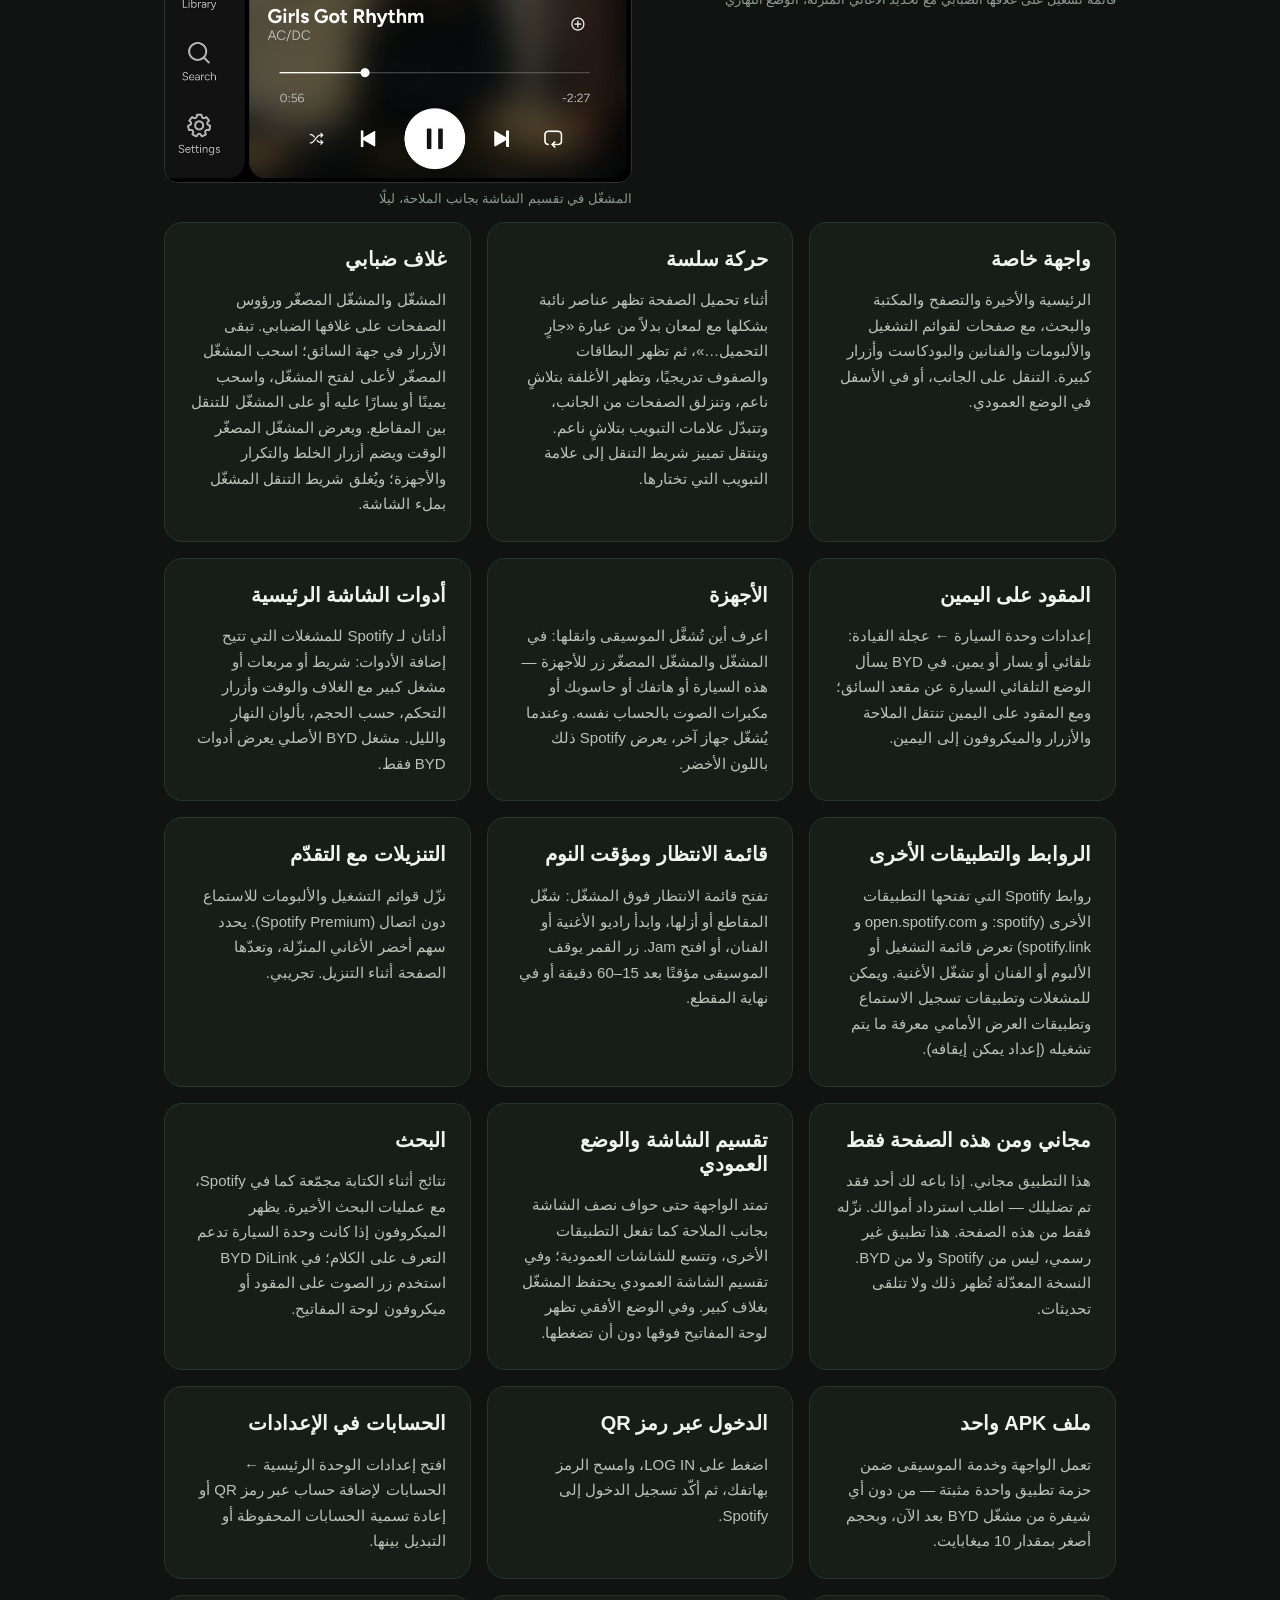
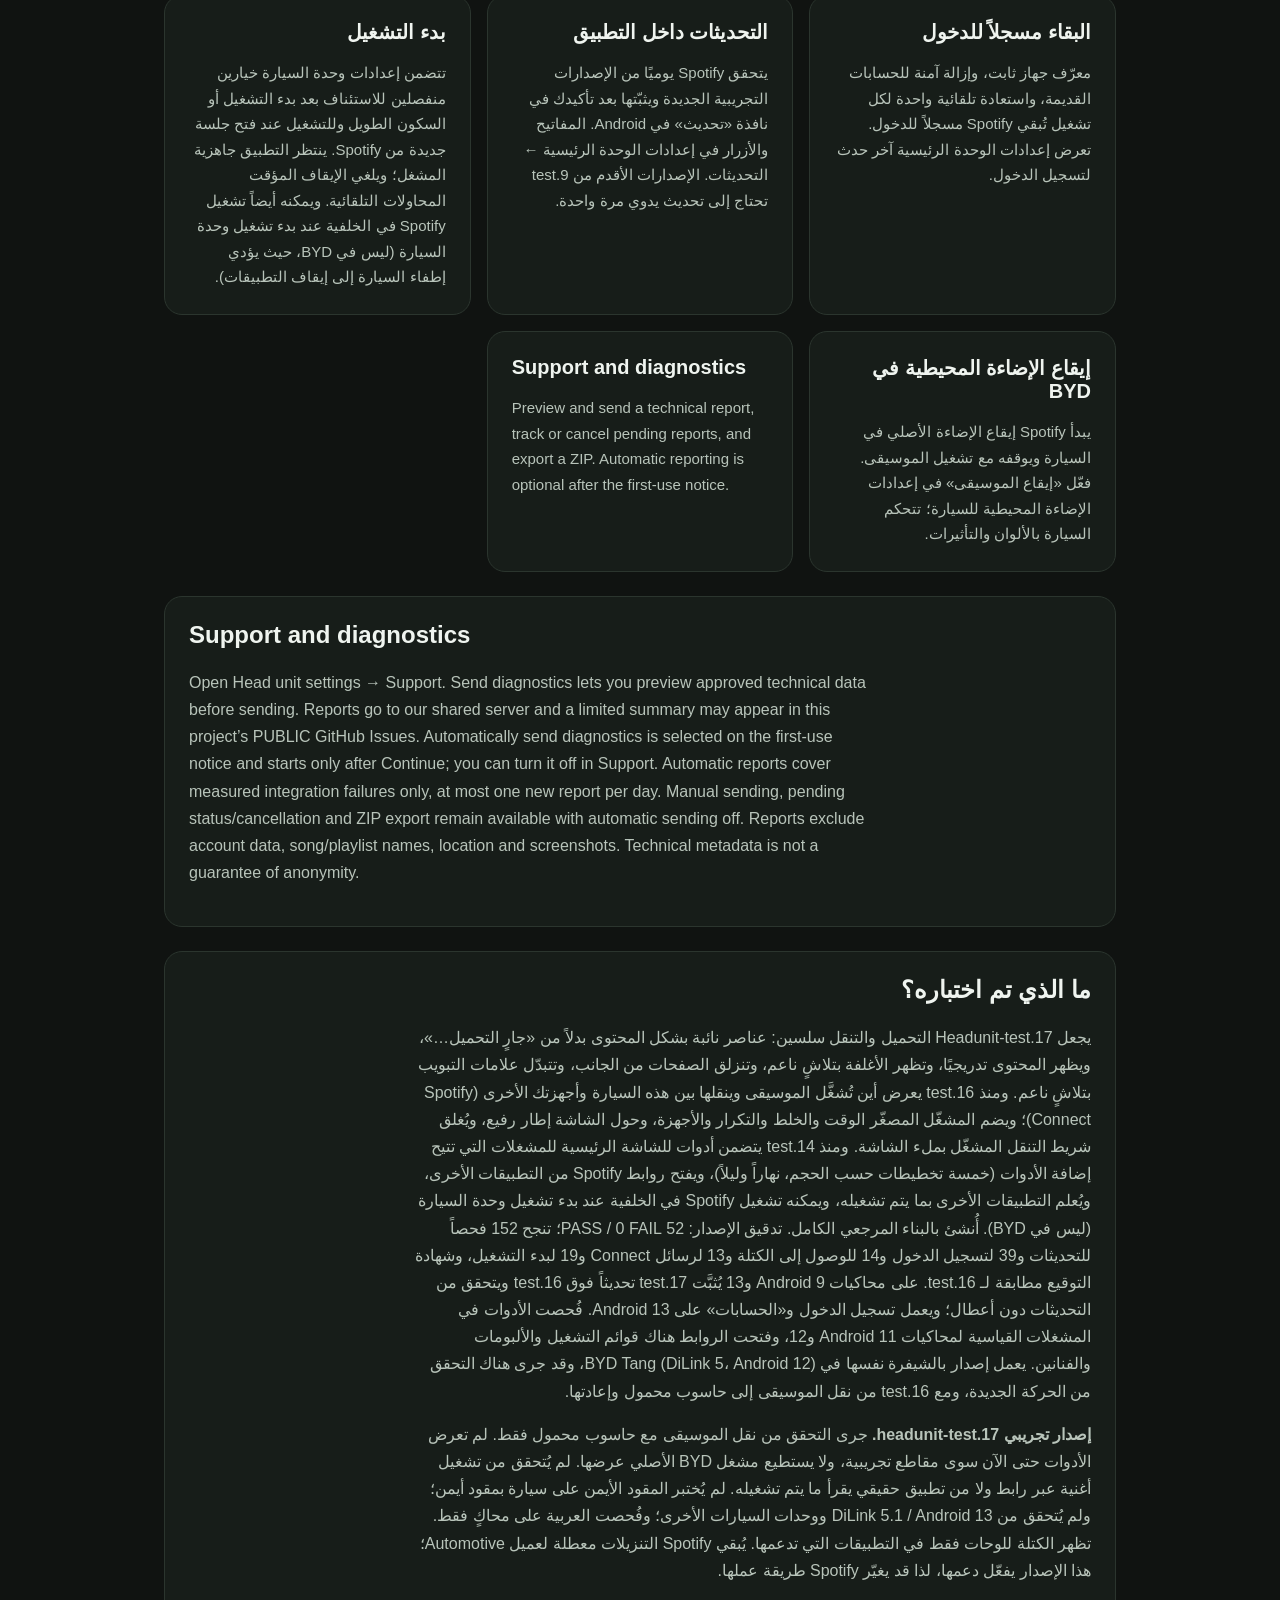
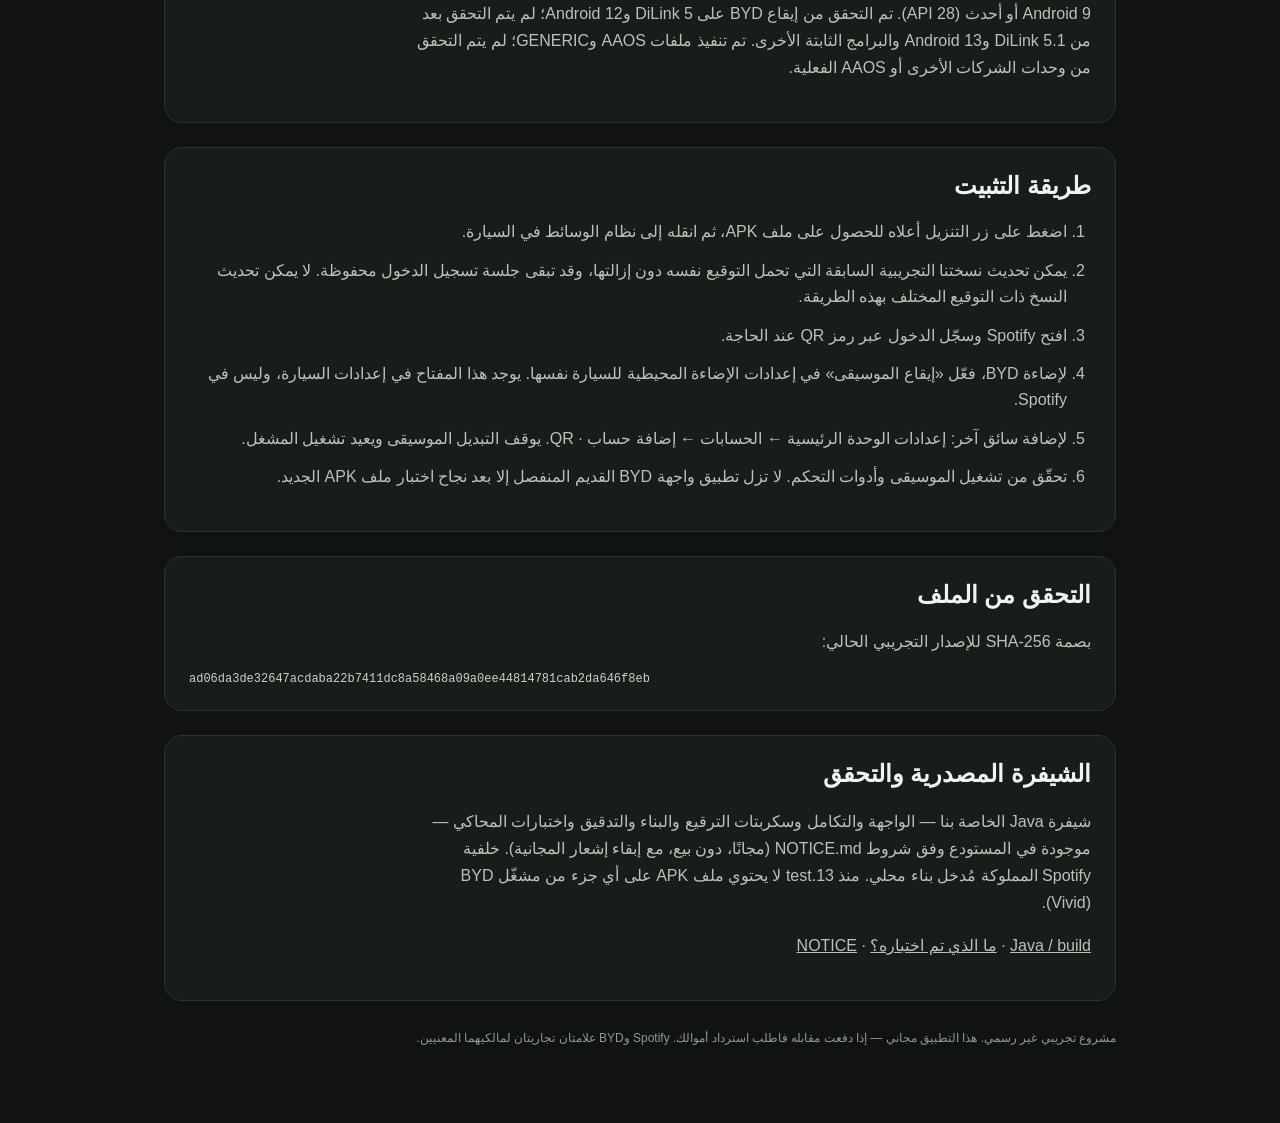
==== commit 40ab9a89: "Prepare the test.17 download page, release records and Telegram post Co-Authored-By: Claude Opus 5.5" ====
--- a/docs/ar/index.html
+++ b/docs/ar/index.html
@@ -17,18 +17,18 @@
 <body><main>
 <nav><strong>Spotify لوحدات الوسائط العاملة بنظام Android</strong><a href="https://github.com/romanchukg-cloud/spotify-android-head-units" dir="ltr">GitHub ↗</a></nav>
 <nav class="language-switch" aria-label="اللغة"><a lang="en" hreflang="en" dir="auto" href="../">English</a><a lang="uk" hreflang="uk" dir="auto" href="../uk/">Українська</a><a lang="ru" hreflang="ru" dir="auto" href="../ru/">Русский</a><a lang="ar" hreflang="ar" dir="auto" href="../ar/" aria-current="page">العربية</a><a lang="zh-Hans" hreflang="zh-Hans" dir="auto" href="../zh-Hans/">简体中文</a></nav>
-<header><div class="badge">إصدار تجريبي · 5.5.0 · test.16</div>
+<header><div class="badge">إصدار تجريبي · 5.5.0 · test.17</div>
 <h1>مصمم للسيارة.<br><span>تطبيق واحد.</span></h1>
 <p>مشغّل Spotify Automotive تجريبي لوحدات السيارات بنظام Android، بواجهة خاصة به مصممة للسيارة: ملف APK واحد وأيقونة واحدة وتسجيل الدخول المعتاد إلى Spotify. مجاني — لا تدفع مقابله أبدًا.</p>
-<a class="button" href="https://github.com/romanchukg-cloud/spotify-android-head-units/releases/download/v5.5.0-headunit-test.16/Spotify-5.5.0-HeadUnit-test.16.apk" download="Spotify-5.5.0-HeadUnit-test.16.apk">تنزيل APK test.16 ↗</a>
+<a class="button" href="https://github.com/romanchukg-cloud/spotify-android-head-units/releases/download/v5.5.0-headunit-test.17/Spotify-5.5.0-HeadUnit-test.17.apk" download="Spotify-5.5.0-HeadUnit-test.17.apk">تنزيل APK test.17 ↗</a>
 <div class="meta">Android 9+ · 46.1 MiB · تعديل غير رسمي</div></header>
 <div class="shots"><figure><img src="../screens/car-home-night.jpg" width="1600" height="900" alt="الرئيسية ليلًا في سيارة BYD" loading="lazy"><figcaption>الرئيسية ليلًا في سيارة BYD</figcaption></figure><figure><img src="../screens/car-playlist-day.jpg" width="1600" height="900" alt="قائمة تشغيل على غلافها الضبابي مع تحديد الأغاني المنزّلة، الوضع النهاري" loading="lazy"><figcaption>قائمة تشغيل على غلافها الضبابي مع تحديد الأغاني المنزّلة، الوضع النهاري</figcaption></figure><figure><img src="../screens/car-player-split-night.jpg" width="900" height="890" alt="المشغّل في تقسيم الشاشة بجانب الملاحة، ليلًا" loading="lazy"><figcaption>المشغّل في تقسيم الشاشة بجانب الملاحة، ليلًا</figcaption></figure></div>
-<div class="grid"><article class="card"><h2>واجهة خاصة</h2><p>الرئيسية والأخيرة والتصفح والمكتبة والبحث، مع صفحات لقوائم التشغيل والألبومات والفنانين والبودكاست وأزرار كبيرة. التنقل على الجانب، أو في الأسفل في الوضع العمودي.</p></article><article class="card"><h2>غلاف ضبابي</h2><p>المشغّل والمشغّل المصغّر ورؤوس الصفحات على غلافها الضبابي. تبقى الأزرار في جهة السائق؛ اسحب المشغّل المصغّر لأعلى لفتح المشغّل، واسحب يمينًا أو يسارًا عليه أو على المشغّل للتنقل بين المقاطع. ويعرض المشغّل المصغّر الوقت ويضم أزرار الخلط والتكرار والأجهزة؛ ويُغلق شريط التنقل المشغّل بملء الشاشة.</p></article><article class="card"><h2>المقود على اليمين</h2><p>إعدادات وحدة السيارة ← عجلة القيادة: تلقائي أو يسار أو يمين. في BYD يسأل الوضع التلقائي السيارة عن مقعد السائق؛ ومع المقود على اليمين تنتقل الملاحة والأزرار والميكروفون إلى اليمين.</p></article><article class="card"><h2>الأجهزة</h2><p>اعرف أين تُشغَّل الموسيقى وانقلها: في المشغّل والمشغّل المصغّر زر للأجهزة — هذه السيارة أو هاتفك أو حاسوبك أو مكبرات الصوت بالحساب نفسه. وعندما يُشغّل جهاز آخر، يعرض Spotify ذلك باللون الأخضر.</p></article><article class="card"><h2>أدوات الشاشة الرئيسية</h2><p>أداتان لـ Spotify للمشغلات التي تتيح إضافة الأدوات: شريط أو مربعات أو مشغل كبير مع الغلاف والوقت وأزرار التحكم، حسب الحجم، بألوان النهار والليل. مشغل BYD الأصلي يعرض أدوات BYD فقط.</p></article><article class="card"><h2>الروابط والتطبيقات الأخرى</h2><p>روابط Spotify التي تفتحها التطبيقات الأخرى (spotify: و open.spotify.com و spotify.link) تعرض قائمة التشغيل أو الألبوم أو الفنان أو تشغّل الأغنية. ويمكن للمشغلات وتطبيقات تسجيل الاستماع وتطبيقات العرض الأمامي معرفة ما يتم تشغيله (إعداد يمكن إيقافه).</p></article><article class="card"><h2>قائمة الانتظار ومؤقت النوم</h2><p>تفتح قائمة الانتظار فوق المشغّل: شغّل المقاطع أو أزلها، وابدأ راديو الأغنية أو الفنان، أو افتح Jam. زر القمر يوقف الموسيقى مؤقتًا بعد 15–60 دقيقة أو في نهاية المقطع.</p></article><article class="card"><h2>التنزيلات مع التقدّم</h2><p>نزّل قوائم التشغيل والألبومات للاستماع دون اتصال (Spotify Premium). يحدد سهم أخضر الأغاني المنزّلة، وتعدّها الصفحة أثناء التنزيل. تجريبي.</p></article><article class="card"><h2>مجاني ومن هذه الصفحة فقط</h2><p>هذا التطبيق مجاني. إذا باعه لك أحد فقد تم تضليلك — اطلب استرداد أموالك. نزّله فقط من هذه الصفحة. هذا تطبيق غير رسمي، ليس من Spotify ولا من BYD. النسخة المعدّلة تُظهر ذلك ولا تتلقى تحديثات.</p></article><article class="card"><h2>تقسيم الشاشة والوضع العمودي</h2><p>تمتد الواجهة حتى حواف نصف الشاشة بجانب الملاحة كما تفعل التطبيقات الأخرى، وتتسع للشاشات العمودية؛ وفي تقسيم الشاشة العمودي يحتفظ المشغّل بغلاف كبير. وفي الوضع الأفقي تظهر لوحة المفاتيح فوقها دون أن تضغطها.</p></article><article class="card"><h2>البحث</h2><p>نتائج أثناء الكتابة مجمّعة كما في Spotify، مع عمليات البحث الأخيرة. يظهر الميكروفون إذا كانت وحدة السيارة تدعم التعرف على الكلام؛ في BYD DiLink استخدم زر الصوت على المقود أو ميكروفون لوحة المفاتيح.</p></article><article class="card"><h2>ملف APK واحد</h2><p>تعمل الواجهة وخدمة الموسيقى ضمن حزمة تطبيق واحدة مثبتة — من دون أي شيفرة من مشغّل BYD بعد الآن، وبحجم أصغر بمقدار 10 ميغابايت.</p></article><article class="card"><h2>الدخول عبر رمز QR</h2><p>اضغط على LOG IN، وامسح الرمز بهاتفك، ثم أكّد تسجيل الدخول إلى Spotify.</p></article><article class="card"><h2>الحسابات في الإعدادات</h2><p>افتح إعدادات الوحدة الرئيسية ← الحسابات لإضافة حساب عبر رمز QR أو إعادة تسمية الحسابات المحفوظة أو التبديل بينها.</p></article><article class="card"><h2>البقاء مسجلاً للدخول</h2><p>معرّف جهاز ثابت، وإزالة آمنة للحسابات القديمة، واستعادة تلقائية واحدة لكل تشغيل تُبقي Spotify مسجلاً للدخول. تعرض إعدادات الوحدة الرئيسية آخر حدث لتسجيل الدخول.</p></article><article class="card"><h2>التحديثات داخل التطبيق</h2><p>يتحقق Spotify يوميًا من الإصدارات التجريبية الجديدة ويثبّتها بعد تأكيدك في نافذة «تحديث» في Android. المفاتيح والأزرار في إعدادات الوحدة الرئيسية ← التحديثات. الإصدارات الأقدم من test.9 تحتاج إلى تحديث يدوي مرة واحدة.</p></article><article class="card"><h2>بدء التشغيل</h2><p>تتضمن إعدادات وحدة السيارة خيارين منفصلين للاستئناف بعد بدء التشغيل أو السكون الطويل وللتشغيل عند فتح جلسة جديدة من Spotify. ينتظر التطبيق جاهزية المشغل؛ ويلغي الإيقاف المؤقت المحاولات التلقائية. ويمكنه أيضاً تشغيل Spotify في الخلفية عند بدء تشغيل وحدة السيارة (ليس في BYD، حيث يؤدي إطفاء السيارة إلى إيقاف التطبيقات).</p></article><article class="card"><h2>إيقاع الإضاءة المحيطية في BYD</h2><p>يبدأ Spotify إيقاع الإضاءة الأصلي في السيارة ويوقفه مع تشغيل الموسيقى. فعّل «إيقاع الموسيقى» في إعدادات الإضاءة المحيطية للسيارة؛ تتحكم السيارة بالألوان والتأثيرات.</p></article><article class="card" lang="en" dir="ltr"><h2>Support and diagnostics</h2><p>Preview and send a technical report, track or cancel pending reports, and export a ZIP. Automatic reporting is optional after the first-use notice.</p></article></div>
+<div class="grid"><article class="card"><h2>واجهة خاصة</h2><p>الرئيسية والأخيرة والتصفح والمكتبة والبحث، مع صفحات لقوائم التشغيل والألبومات والفنانين والبودكاست وأزرار كبيرة. التنقل على الجانب، أو في الأسفل في الوضع العمودي.</p></article><article class="card"><h2>حركة سلسة</h2><p>أثناء تحميل الصفحة تظهر عناصر نائبة بشكلها مع لمعان بدلاً من عبارة «جارٍ التحميل…»، ثم تظهر البطاقات والصفوف تدريجيًا، وتظهر الأغلفة بتلاشٍ ناعم، وتنزلق الصفحات من الجانب، وتتبدّل علامات التبويب بتلاشٍ ناعم. وينتقل تمييز شريط التنقل إلى علامة التبويب التي تختارها.</p></article><article class="card"><h2>غلاف ضبابي</h2><p>المشغّل والمشغّل المصغّر ورؤوس الصفحات على غلافها الضبابي. تبقى الأزرار في جهة السائق؛ اسحب المشغّل المصغّر لأعلى لفتح المشغّل، واسحب يمينًا أو يسارًا عليه أو على المشغّل للتنقل بين المقاطع. ويعرض المشغّل المصغّر الوقت ويضم أزرار الخلط والتكرار والأجهزة؛ ويُغلق شريط التنقل المشغّل بملء الشاشة.</p></article><article class="card"><h2>المقود على اليمين</h2><p>إعدادات وحدة السيارة ← عجلة القيادة: تلقائي أو يسار أو يمين. في BYD يسأل الوضع التلقائي السيارة عن مقعد السائق؛ ومع المقود على اليمين تنتقل الملاحة والأزرار والميكروفون إلى اليمين.</p></article><article class="card"><h2>الأجهزة</h2><p>اعرف أين تُشغَّل الموسيقى وانقلها: في المشغّل والمشغّل المصغّر زر للأجهزة — هذه السيارة أو هاتفك أو حاسوبك أو مكبرات الصوت بالحساب نفسه. وعندما يُشغّل جهاز آخر، يعرض Spotify ذلك باللون الأخضر.</p></article><article class="card"><h2>أدوات الشاشة الرئيسية</h2><p>أداتان لـ Spotify للمشغلات التي تتيح إضافة الأدوات: شريط أو مربعات أو مشغل كبير مع الغلاف والوقت وأزرار التحكم، حسب الحجم، بألوان النهار والليل. مشغل BYD الأصلي يعرض أدوات BYD فقط.</p></article><article class="card"><h2>الروابط والتطبيقات الأخرى</h2><p>روابط Spotify التي تفتحها التطبيقات الأخرى (spotify: و open.spotify.com و spotify.link) تعرض قائمة التشغيل أو الألبوم أو الفنان أو تشغّل الأغنية. ويمكن للمشغلات وتطبيقات تسجيل الاستماع وتطبيقات العرض الأمامي معرفة ما يتم تشغيله (إعداد يمكن إيقافه).</p></article><article class="card"><h2>قائمة الانتظار ومؤقت النوم</h2><p>تفتح قائمة الانتظار فوق المشغّل: شغّل المقاطع أو أزلها، وابدأ راديو الأغنية أو الفنان، أو افتح Jam. زر القمر يوقف الموسيقى مؤقتًا بعد 15–60 دقيقة أو في نهاية المقطع.</p></article><article class="card"><h2>التنزيلات مع التقدّم</h2><p>نزّل قوائم التشغيل والألبومات للاستماع دون اتصال (Spotify Premium). يحدد سهم أخضر الأغاني المنزّلة، وتعدّها الصفحة أثناء التنزيل. تجريبي.</p></article><article class="card"><h2>مجاني ومن هذه الصفحة فقط</h2><p>هذا التطبيق مجاني. إذا باعه لك أحد فقد تم تضليلك — اطلب استرداد أموالك. نزّله فقط من هذه الصفحة. هذا تطبيق غير رسمي، ليس من Spotify ولا من BYD. النسخة المعدّلة تُظهر ذلك ولا تتلقى تحديثات.</p></article><article class="card"><h2>تقسيم الشاشة والوضع العمودي</h2><p>تمتد الواجهة حتى حواف نصف الشاشة بجانب الملاحة كما تفعل التطبيقات الأخرى، وتتسع للشاشات العمودية؛ وفي تقسيم الشاشة العمودي يحتفظ المشغّل بغلاف كبير. وفي الوضع الأفقي تظهر لوحة المفاتيح فوقها دون أن تضغطها.</p></article><article class="card"><h2>البحث</h2><p>نتائج أثناء الكتابة مجمّعة كما في Spotify، مع عمليات البحث الأخيرة. يظهر الميكروفون إذا كانت وحدة السيارة تدعم التعرف على الكلام؛ في BYD DiLink استخدم زر الصوت على المقود أو ميكروفون لوحة المفاتيح.</p></article><article class="card"><h2>ملف APK واحد</h2><p>تعمل الواجهة وخدمة الموسيقى ضمن حزمة تطبيق واحدة مثبتة — من دون أي شيفرة من مشغّل BYD بعد الآن، وبحجم أصغر بمقدار 10 ميغابايت.</p></article><article class="card"><h2>الدخول عبر رمز QR</h2><p>اضغط على LOG IN، وامسح الرمز بهاتفك، ثم أكّد تسجيل الدخول إلى Spotify.</p></article><article class="card"><h2>الحسابات في الإعدادات</h2><p>افتح إعدادات الوحدة الرئيسية ← الحسابات لإضافة حساب عبر رمز QR أو إعادة تسمية الحسابات المحفوظة أو التبديل بينها.</p></article><article class="card"><h2>البقاء مسجلاً للدخول</h2><p>معرّف جهاز ثابت، وإزالة آمنة للحسابات القديمة، واستعادة تلقائية واحدة لكل تشغيل تُبقي Spotify مسجلاً للدخول. تعرض إعدادات الوحدة الرئيسية آخر حدث لتسجيل الدخول.</p></article><article class="card"><h2>التحديثات داخل التطبيق</h2><p>يتحقق Spotify يوميًا من الإصدارات التجريبية الجديدة ويثبّتها بعد تأكيدك في نافذة «تحديث» في Android. المفاتيح والأزرار في إعدادات الوحدة الرئيسية ← التحديثات. الإصدارات الأقدم من test.9 تحتاج إلى تحديث يدوي مرة واحدة.</p></article><article class="card"><h2>بدء التشغيل</h2><p>تتضمن إعدادات وحدة السيارة خيارين منفصلين للاستئناف بعد بدء التشغيل أو السكون الطويل وللتشغيل عند فتح جلسة جديدة من Spotify. ينتظر التطبيق جاهزية المشغل؛ ويلغي الإيقاف المؤقت المحاولات التلقائية. ويمكنه أيضاً تشغيل Spotify في الخلفية عند بدء تشغيل وحدة السيارة (ليس في BYD، حيث يؤدي إطفاء السيارة إلى إيقاف التطبيقات).</p></article><article class="card"><h2>إيقاع الإضاءة المحيطية في BYD</h2><p>يبدأ Spotify إيقاع الإضاءة الأصلي في السيارة ويوقفه مع تشغيل الموسيقى. فعّل «إيقاع الموسيقى» في إعدادات الإضاءة المحيطية للسيارة؛ تتحكم السيارة بالألوان والتأثيرات.</p></article><article class="card" lang="en" dir="ltr"><h2>Support and diagnostics</h2><p>Preview and send a technical report, track or cancel pending reports, and export a ZIP. Automatic reporting is optional after the first-use notice.</p></article></div>
 <section lang="en" dir="ltr"><h2>Support and diagnostics</h2><p>Open Head unit settings → Support. Send diagnostics lets you preview approved technical data before sending. Reports go to our shared server and a limited summary may appear in this project’s PUBLIC GitHub Issues. Automatically send diagnostics is selected on the first-use notice and starts only after Continue; you can turn it off in Support. Automatic reports cover measured integration failures only, at most one new report per day. Manual sending, pending status/cancellation and ZIP export remain available with automatic sending off. Reports exclude account data, song/playlist names, location and screenshots. Technical metadata is not a guarantee of anonymity.</p></section>
-<section><h2>ما الذي تم اختباره؟</h2><p>يعرض Headunit-test.16 أين تُشغَّل الموسيقى وينقلها بين هذه السيارة وأجهزتك الأخرى (Spotify Connect)؛ ويضم المشغّل المصغّر الوقت والخلط والتكرار والأجهزة، وحول الشاشة إطار رفيع، ويُغلق شريط التنقل المشغّل بملء الشاشة. ومنذ test.14 يتضمن أدوات للشاشة الرئيسية للمشغلات التي تتيح إضافة الأدوات (خمسة تخطيطات حسب الحجم، نهاراً وليلاً)، ويفتح روابط Spotify من التطبيقات الأخرى، ويُعلم التطبيقات الأخرى بما يتم تشغيله، ويمكنه تشغيل Spotify في الخلفية عند بدء تشغيل وحدة السيارة (ليس في BYD). أُنشئ بالبناء المرجعي الكامل. تدقيق الإصدار: 51 PASS / 0 FAIL؛ تنجح 152 فحصاً للتحديثات و39 لتسجيل الدخول و14 للوصول إلى الكتلة و19 لبدء التشغيل، وشهادة التوقيع مطابقة لـ test.15. على محاكيات Android 9 و13 يُثبَّت test.16 تحديثاً فوق test.15 ويتحقق من التحديثات دون أعطال؛ ويعمل تسجيل الدخول و«الحسابات» على Android 13. فُحصت الأدوات في المشغلات القياسية لمحاكيات Android 11 و12، وفتحت الروابط هناك قوائم التشغيل والألبومات والفنانين. يعمل إصدار بالشيفرة نفسها في BYD Tang (DiLink 5، Android 12)، وقد جرى هناك التحقق من نقل الموسيقى إلى حاسوب محمول وإعادتها.</p>
-<p><strong>إصدار تجريبي headunit-test.16.</strong> جرى التحقق من نقل الموسيقى مع حاسوب محمول فقط. لم تعرض الأدوات حتى الآن سوى مقاطع تجريبية، ولا يستطيع مشغل BYD الأصلي عرضها. لم يُتحقق من تشغيل أغنية عبر رابط ولا من تطبيق حقيقي يقرأ ما يتم تشغيله. لم يُختبر المقود الأيمن على سيارة بمقود أيمن؛ ولم يُتحقق من DiLink 5.1 / Android 13 ووحدات السيارات الأخرى؛ وفُحصت العربية على محاكٍ فقط. تظهر الكتلة للوحات فقط في التطبيقات التي تدعمها. يُبقي Spotify التنزيلات معطلة لعميل Automotive؛ هذا الإصدار يفعّل دعمها، لذا قد يغيّر Spotify طريقة عملها.</p><p>Android 9 أو أحدث (API 28). تم التحقق من إيقاع BYD على DiLink 5 وAndroid 12؛ لم يتم التحقق بعد من DiLink 5.1 وAndroid 13 والبرامج الثابتة الأخرى. تم تنفيذ ملفات AAOS وGENERIC؛ لم يتم التحقق من وحدات الشركات الأخرى أو AAOS الفعلية.</p></section>
+<section><h2>ما الذي تم اختباره؟</h2><p>يجعل Headunit-test.17 التحميل والتنقل سلسين: عناصر نائبة بشكل المحتوى بدلاً من «جارٍ التحميل…»، ويظهر المحتوى تدريجيًا، وتظهر الأغلفة بتلاشٍ ناعم، وتنزلق الصفحات من الجانب، وتتبدّل علامات التبويب بتلاشٍ ناعم. ومنذ test.16 يعرض أين تُشغَّل الموسيقى وينقلها بين هذه السيارة وأجهزتك الأخرى (Spotify Connect)؛ ويضم المشغّل المصغّر الوقت والخلط والتكرار والأجهزة، وحول الشاشة إطار رفيع، ويُغلق شريط التنقل المشغّل بملء الشاشة. ومنذ test.14 يتضمن أدوات للشاشة الرئيسية للمشغلات التي تتيح إضافة الأدوات (خمسة تخطيطات حسب الحجم، نهاراً وليلاً)، ويفتح روابط Spotify من التطبيقات الأخرى، ويُعلم التطبيقات الأخرى بما يتم تشغيله، ويمكنه تشغيل Spotify في الخلفية عند بدء تشغيل وحدة السيارة (ليس في BYD). أُنشئ بالبناء المرجعي الكامل. تدقيق الإصدار: 52 PASS / 0 FAIL؛ تنجح 152 فحصاً للتحديثات و39 لتسجيل الدخول و14 للوصول إلى الكتلة و13 لرسائل Connect و19 لبدء التشغيل، وشهادة التوقيع مطابقة لـ test.16. على محاكيات Android 9 و13 يُثبَّت test.17 تحديثاً فوق test.16 ويتحقق من التحديثات دون أعطال؛ ويعمل تسجيل الدخول و«الحسابات» على Android 13. فُحصت الأدوات في المشغلات القياسية لمحاكيات Android 11 و12، وفتحت الروابط هناك قوائم التشغيل والألبومات والفنانين. يعمل إصدار بالشيفرة نفسها في BYD Tang (DiLink 5، Android 12)، وقد جرى هناك التحقق من الحركة الجديدة، ومع test.16 من نقل الموسيقى إلى حاسوب محمول وإعادتها.</p>
+<p><strong>إصدار تجريبي headunit-test.17.</strong> جرى التحقق من نقل الموسيقى مع حاسوب محمول فقط. لم تعرض الأدوات حتى الآن سوى مقاطع تجريبية، ولا يستطيع مشغل BYD الأصلي عرضها. لم يُتحقق من تشغيل أغنية عبر رابط ولا من تطبيق حقيقي يقرأ ما يتم تشغيله. لم يُختبر المقود الأيمن على سيارة بمقود أيمن؛ ولم يُتحقق من DiLink 5.1 / Android 13 ووحدات السيارات الأخرى؛ وفُحصت العربية على محاكٍ فقط. تظهر الكتلة للوحات فقط في التطبيقات التي تدعمها. يُبقي Spotify التنزيلات معطلة لعميل Automotive؛ هذا الإصدار يفعّل دعمها، لذا قد يغيّر Spotify طريقة عملها.</p><p>Android 9 أو أحدث (API 28). تم التحقق من إيقاع BYD على DiLink 5 وAndroid 12؛ لم يتم التحقق بعد من DiLink 5.1 وAndroid 13 والبرامج الثابتة الأخرى. تم تنفيذ ملفات AAOS وGENERIC؛ لم يتم التحقق من وحدات الشركات الأخرى أو AAOS الفعلية.</p></section>
 <section><h2>طريقة التثبيت</h2><ol><li>اضغط على زر التنزيل أعلاه للحصول على ملف APK، ثم انقله إلى نظام الوسائط في السيارة.</li><li>يمكن تحديث نسختنا التجريبية السابقة التي تحمل التوقيع نفسه دون إزالتها، وقد تبقى جلسة تسجيل الدخول محفوظة. لا يمكن تحديث النسخ ذات التوقيع المختلف بهذه الطريقة.</li><li>افتح Spotify وسجّل الدخول عبر رمز QR عند الحاجة.</li><li>لإضاءة BYD، فعّل «إيقاع الموسيقى» في إعدادات الإضاءة المحيطية للسيارة نفسها. يوجد هذا المفتاح في إعدادات السيارة، وليس في Spotify.</li><li>لإضافة سائق آخر: إعدادات الوحدة الرئيسية ← الحسابات ← إضافة حساب · QR. يوقف التبديل الموسيقى ويعيد تشغيل المشغل.</li><li>تحقّق من تشغيل الموسيقى وأدوات التحكم. لا تزل تطبيق واجهة BYD القديم المنفصل إلا بعد نجاح اختبار ملف APK الجديد.</li></ol></section>
-<section><h2>التحقق من الملف</h2><p>بصمة SHA-256 للإصدار التجريبي الحالي:</p><code dir="ltr">517be876fa0cc2fb8a4a5c10b8dc7557da8b15502b3f8bf34929fb5ce92b484a</code></section>
-<section><h2>الشيفرة المصدرية والتحقق</h2><p>شيفرة Java الخاصة بنا — الواجهة والتكامل وسكربتات الترقيع والبناء والتدقيق واختبارات المحاكي — موجودة في المستودع وفق شروط NOTICE.md (مجانًا، دون بيع، مع إبقاء إشعار المجانية). خلفية Spotify المملوكة مُدخل بناء محلي. منذ test.13 لا يحتوي ملف APK على أي جزء من مشغّل BYD (Vivid).</p><p><a href="https://github.com/romanchukg-cloud/spotify-android-head-units/tree/main/adapter">Java / build</a> · <a href="https://github.com/romanchukg-cloud/spotify-android-head-units/blob/main/reports/headunit-test.16.md">ما الذي تم اختباره؟</a> · <a href="https://github.com/romanchukg-cloud/spotify-android-head-units/blob/main/NOTICE.md" dir="ltr">NOTICE</a></p></section>
+<section><h2>التحقق من الملف</h2><p>بصمة SHA-256 للإصدار التجريبي الحالي:</p><code dir="ltr">ad06da3de32647acdaba22b7411dc8a58468a09a0ee44814781cab2da646f8eb</code></section>
+<section><h2>الشيفرة المصدرية والتحقق</h2><p>شيفرة Java الخاصة بنا — الواجهة والتكامل وسكربتات الترقيع والبناء والتدقيق واختبارات المحاكي — موجودة في المستودع وفق شروط NOTICE.md (مجانًا، دون بيع، مع إبقاء إشعار المجانية). خلفية Spotify المملوكة مُدخل بناء محلي. منذ test.13 لا يحتوي ملف APK على أي جزء من مشغّل BYD (Vivid).</p><p><a href="https://github.com/romanchukg-cloud/spotify-android-head-units/tree/main/adapter">Java / build</a> · <a href="https://github.com/romanchukg-cloud/spotify-android-head-units/blob/main/reports/headunit-test.17.md">ما الذي تم اختباره؟</a> · <a href="https://github.com/romanchukg-cloud/spotify-android-head-units/blob/main/NOTICE.md" dir="ltr">NOTICE</a></p></section>
 <footer>مشروع تجريبي غير رسمي. هذا التطبيق مجاني — إذا دفعت مقابله فاطلب استرداد أموالك. Spotify وBYD علامتان تجاريتان لمالكيهما المعنيين.</footer>
 </main></body></html>
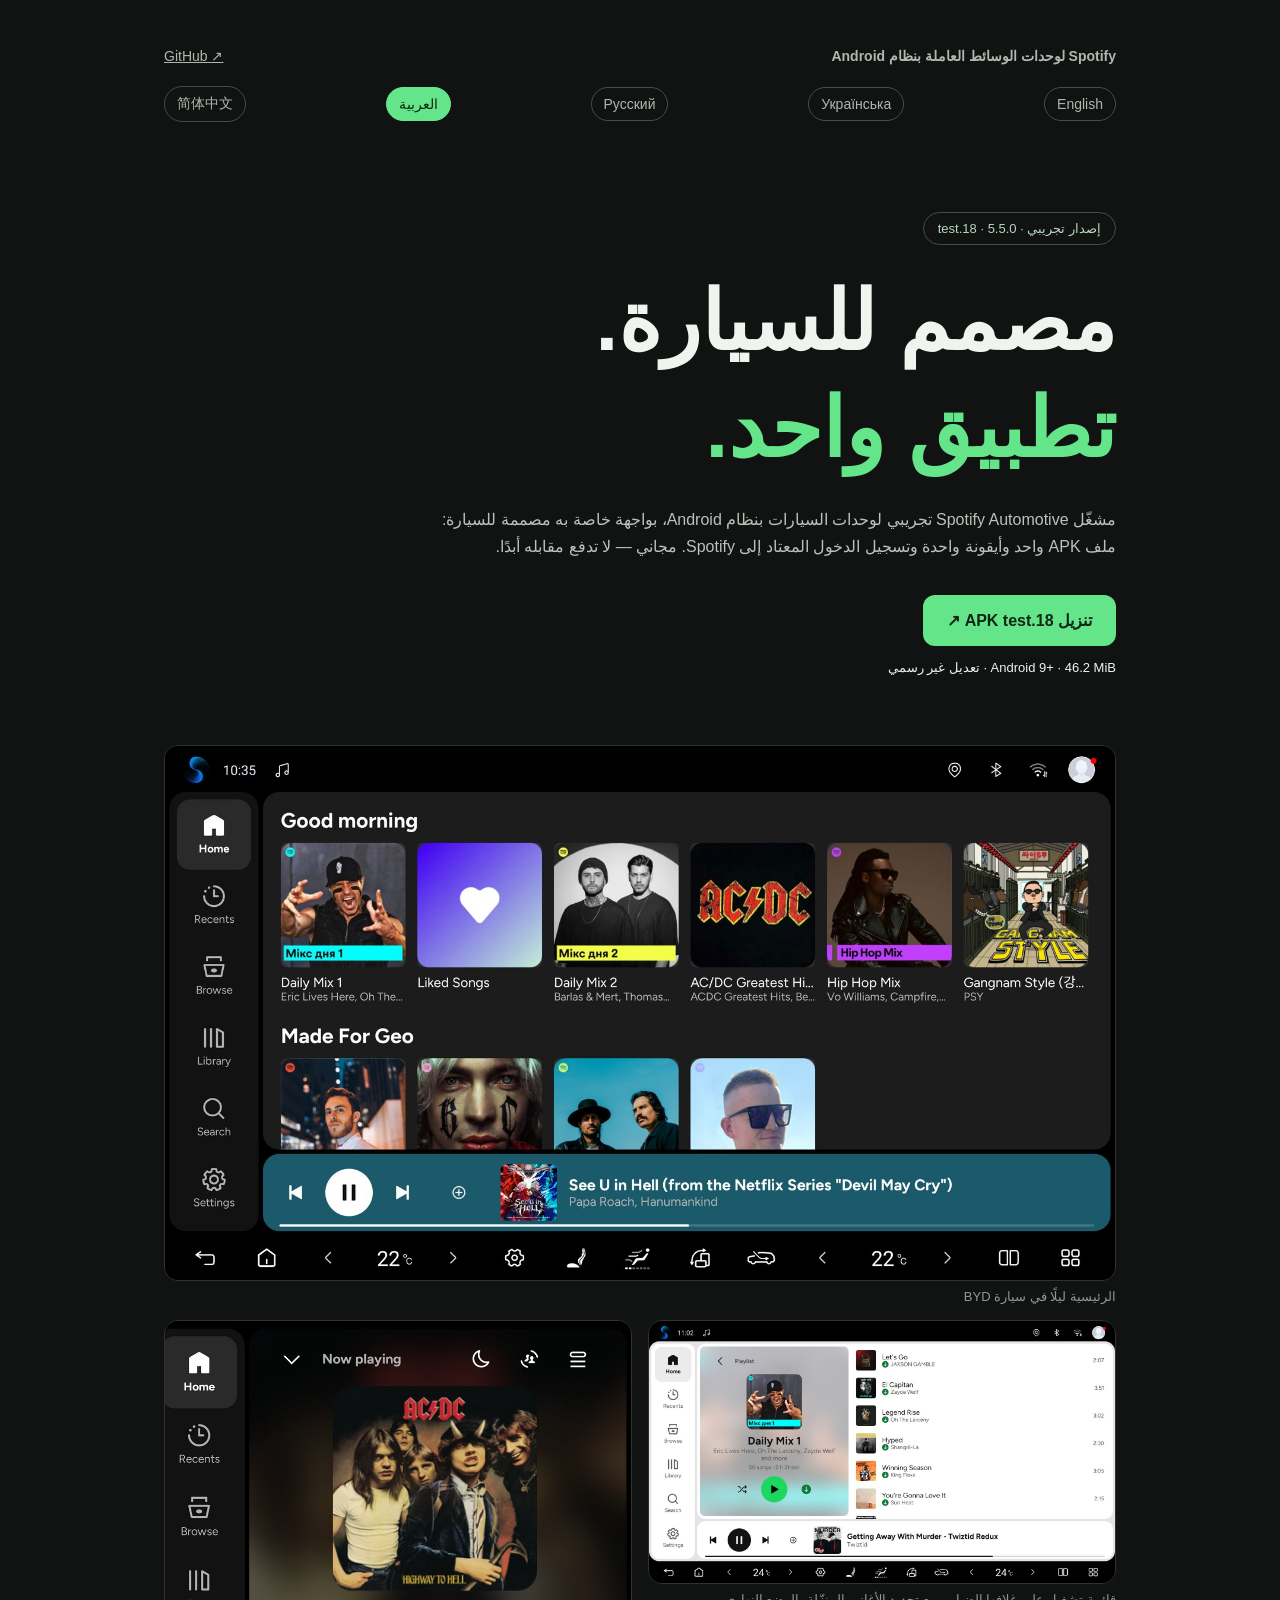
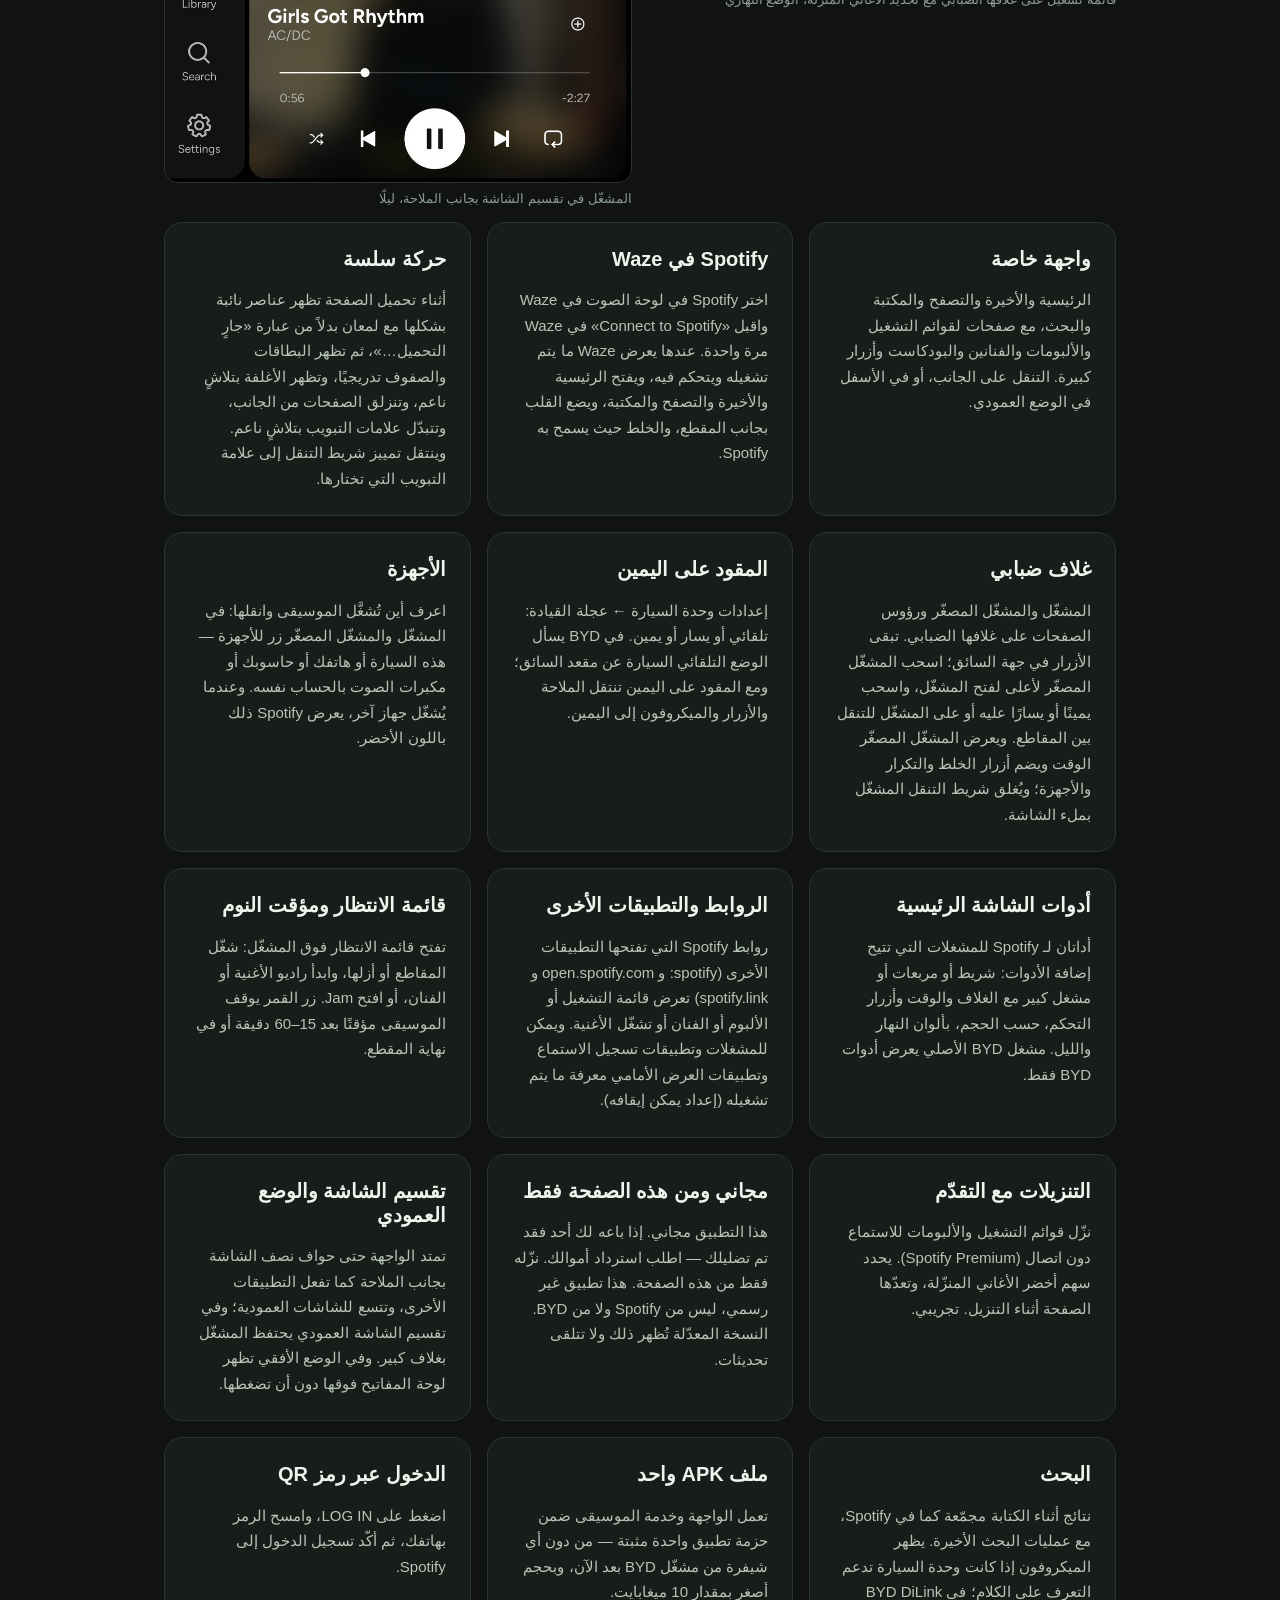
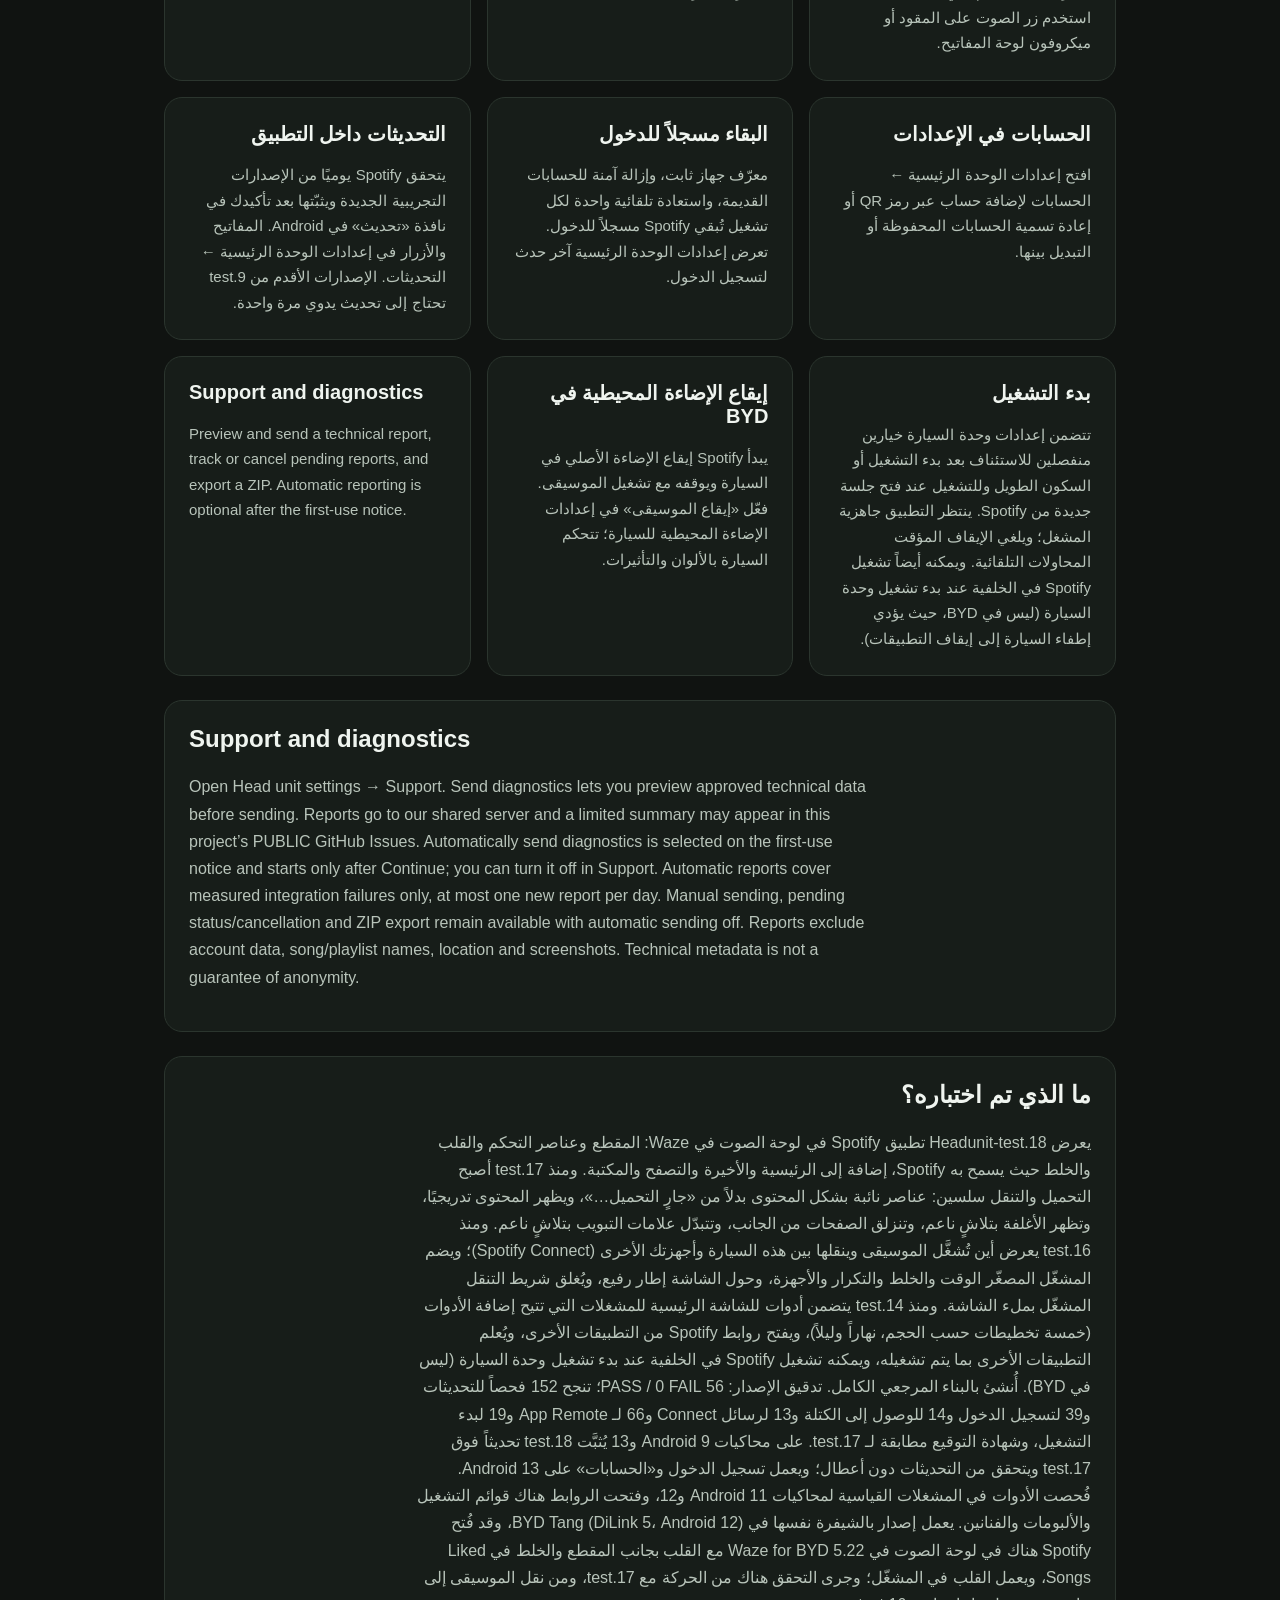
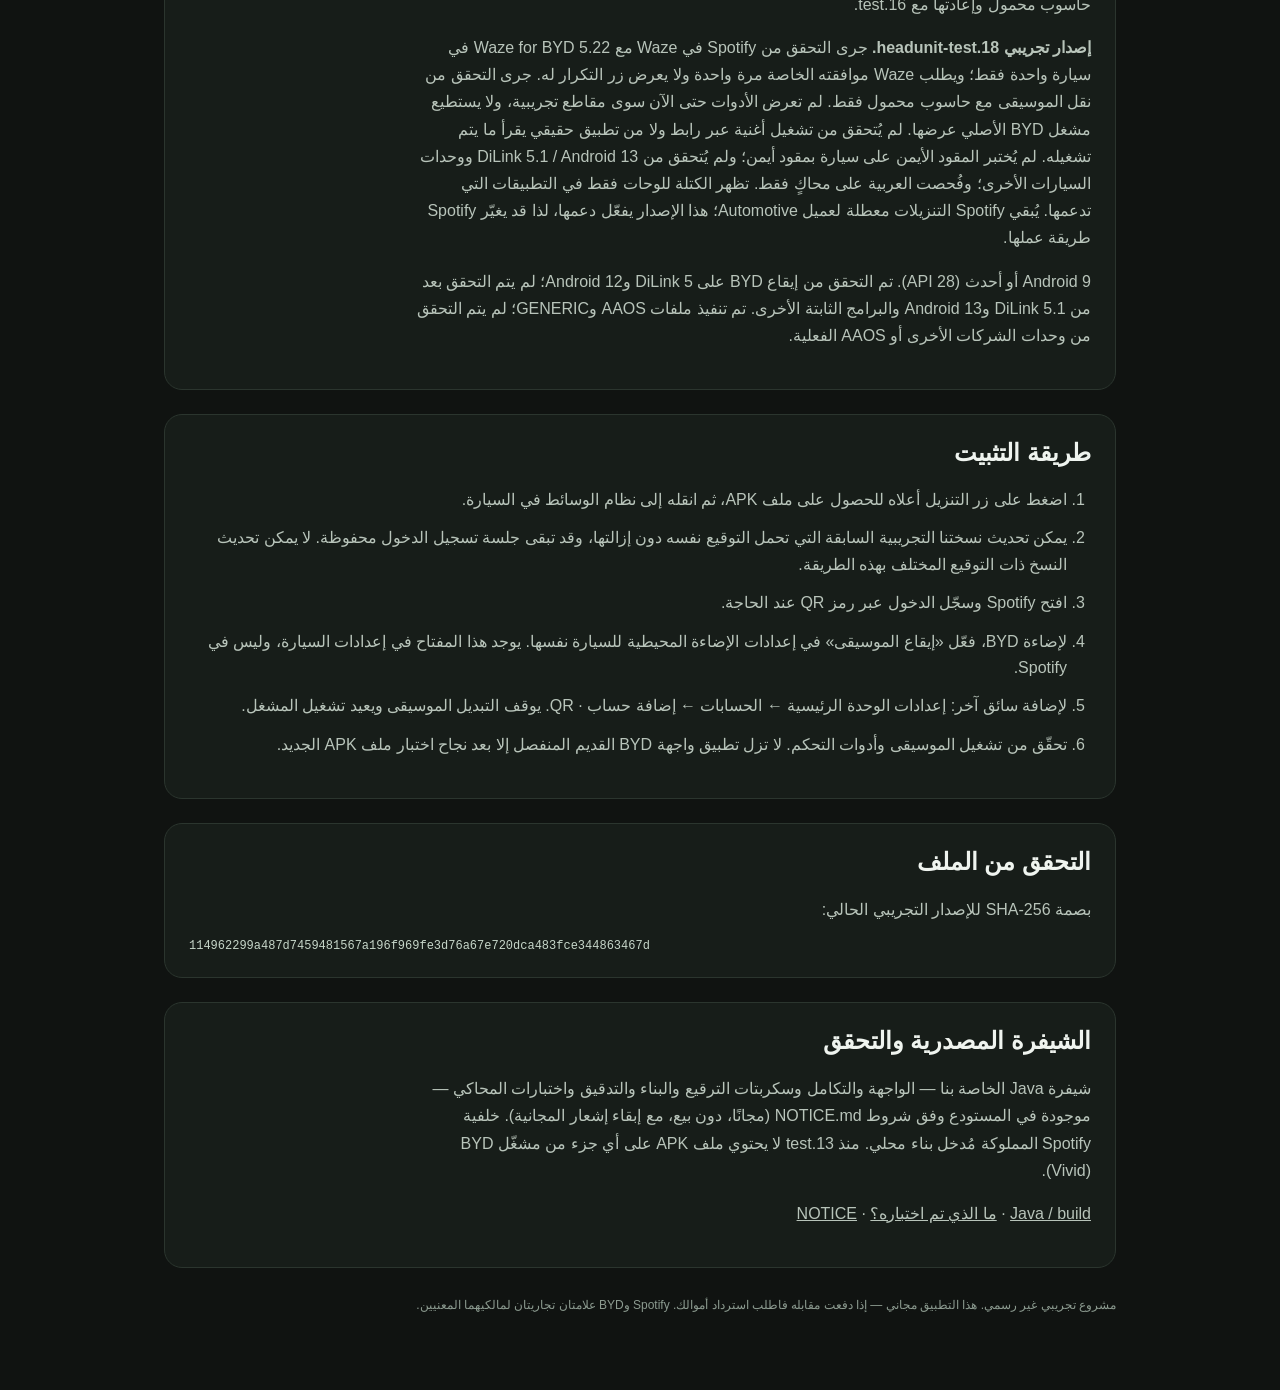
==== commit a099bc65: "Prepare the test.18 download page, release records and Telegram post Co-Authored-By: Claude Opus 5.5" ====
--- a/docs/ar/index.html
+++ b/docs/ar/index.html
@@ -17,18 +17,18 @@
 <body><main>
 <nav><strong>Spotify لوحدات الوسائط العاملة بنظام Android</strong><a href="https://github.com/romanchukg-cloud/spotify-android-head-units" dir="ltr">GitHub ↗</a></nav>
 <nav class="language-switch" aria-label="اللغة"><a lang="en" hreflang="en" dir="auto" href="../">English</a><a lang="uk" hreflang="uk" dir="auto" href="../uk/">Українська</a><a lang="ru" hreflang="ru" dir="auto" href="../ru/">Русский</a><a lang="ar" hreflang="ar" dir="auto" href="../ar/" aria-current="page">العربية</a><a lang="zh-Hans" hreflang="zh-Hans" dir="auto" href="../zh-Hans/">简体中文</a></nav>
-<header><div class="badge">إصدار تجريبي · 5.5.0 · test.17</div>
+<header><div class="badge">إصدار تجريبي · 5.5.0 · test.18</div>
 <h1>مصمم للسيارة.<br><span>تطبيق واحد.</span></h1>
 <p>مشغّل Spotify Automotive تجريبي لوحدات السيارات بنظام Android، بواجهة خاصة به مصممة للسيارة: ملف APK واحد وأيقونة واحدة وتسجيل الدخول المعتاد إلى Spotify. مجاني — لا تدفع مقابله أبدًا.</p>
-<a class="button" href="https://github.com/romanchukg-cloud/spotify-android-head-units/releases/download/v5.5.0-headunit-test.17/Spotify-5.5.0-HeadUnit-test.17.apk" download="Spotify-5.5.0-HeadUnit-test.17.apk">تنزيل APK test.17 ↗</a>
-<div class="meta">Android 9+ · 46.1 MiB · تعديل غير رسمي</div></header>
+<a class="button" href="https://github.com/romanchukg-cloud/spotify-android-head-units/releases/download/v5.5.0-headunit-test.18/Spotify-5.5.0-HeadUnit-test.18.apk" download="Spotify-5.5.0-HeadUnit-test.18.apk">تنزيل APK test.18 ↗</a>
+<div class="meta">Android 9+ · 46.2 MiB · تعديل غير رسمي</div></header>
 <div class="shots"><figure><img src="../screens/car-home-night.jpg" width="1600" height="900" alt="الرئيسية ليلًا في سيارة BYD" loading="lazy"><figcaption>الرئيسية ليلًا في سيارة BYD</figcaption></figure><figure><img src="../screens/car-playlist-day.jpg" width="1600" height="900" alt="قائمة تشغيل على غلافها الضبابي مع تحديد الأغاني المنزّلة، الوضع النهاري" loading="lazy"><figcaption>قائمة تشغيل على غلافها الضبابي مع تحديد الأغاني المنزّلة، الوضع النهاري</figcaption></figure><figure><img src="../screens/car-player-split-night.jpg" width="900" height="890" alt="المشغّل في تقسيم الشاشة بجانب الملاحة، ليلًا" loading="lazy"><figcaption>المشغّل في تقسيم الشاشة بجانب الملاحة، ليلًا</figcaption></figure></div>
-<div class="grid"><article class="card"><h2>واجهة خاصة</h2><p>الرئيسية والأخيرة والتصفح والمكتبة والبحث، مع صفحات لقوائم التشغيل والألبومات والفنانين والبودكاست وأزرار كبيرة. التنقل على الجانب، أو في الأسفل في الوضع العمودي.</p></article><article class="card"><h2>حركة سلسة</h2><p>أثناء تحميل الصفحة تظهر عناصر نائبة بشكلها مع لمعان بدلاً من عبارة «جارٍ التحميل…»، ثم تظهر البطاقات والصفوف تدريجيًا، وتظهر الأغلفة بتلاشٍ ناعم، وتنزلق الصفحات من الجانب، وتتبدّل علامات التبويب بتلاشٍ ناعم. وينتقل تمييز شريط التنقل إلى علامة التبويب التي تختارها.</p></article><article class="card"><h2>غلاف ضبابي</h2><p>المشغّل والمشغّل المصغّر ورؤوس الصفحات على غلافها الضبابي. تبقى الأزرار في جهة السائق؛ اسحب المشغّل المصغّر لأعلى لفتح المشغّل، واسحب يمينًا أو يسارًا عليه أو على المشغّل للتنقل بين المقاطع. ويعرض المشغّل المصغّر الوقت ويضم أزرار الخلط والتكرار والأجهزة؛ ويُغلق شريط التنقل المشغّل بملء الشاشة.</p></article><article class="card"><h2>المقود على اليمين</h2><p>إعدادات وحدة السيارة ← عجلة القيادة: تلقائي أو يسار أو يمين. في BYD يسأل الوضع التلقائي السيارة عن مقعد السائق؛ ومع المقود على اليمين تنتقل الملاحة والأزرار والميكروفون إلى اليمين.</p></article><article class="card"><h2>الأجهزة</h2><p>اعرف أين تُشغَّل الموسيقى وانقلها: في المشغّل والمشغّل المصغّر زر للأجهزة — هذه السيارة أو هاتفك أو حاسوبك أو مكبرات الصوت بالحساب نفسه. وعندما يُشغّل جهاز آخر، يعرض Spotify ذلك باللون الأخضر.</p></article><article class="card"><h2>أدوات الشاشة الرئيسية</h2><p>أداتان لـ Spotify للمشغلات التي تتيح إضافة الأدوات: شريط أو مربعات أو مشغل كبير مع الغلاف والوقت وأزرار التحكم، حسب الحجم، بألوان النهار والليل. مشغل BYD الأصلي يعرض أدوات BYD فقط.</p></article><article class="card"><h2>الروابط والتطبيقات الأخرى</h2><p>روابط Spotify التي تفتحها التطبيقات الأخرى (spotify: و open.spotify.com و spotify.link) تعرض قائمة التشغيل أو الألبوم أو الفنان أو تشغّل الأغنية. ويمكن للمشغلات وتطبيقات تسجيل الاستماع وتطبيقات العرض الأمامي معرفة ما يتم تشغيله (إعداد يمكن إيقافه).</p></article><article class="card"><h2>قائمة الانتظار ومؤقت النوم</h2><p>تفتح قائمة الانتظار فوق المشغّل: شغّل المقاطع أو أزلها، وابدأ راديو الأغنية أو الفنان، أو افتح Jam. زر القمر يوقف الموسيقى مؤقتًا بعد 15–60 دقيقة أو في نهاية المقطع.</p></article><article class="card"><h2>التنزيلات مع التقدّم</h2><p>نزّل قوائم التشغيل والألبومات للاستماع دون اتصال (Spotify Premium). يحدد سهم أخضر الأغاني المنزّلة، وتعدّها الصفحة أثناء التنزيل. تجريبي.</p></article><article class="card"><h2>مجاني ومن هذه الصفحة فقط</h2><p>هذا التطبيق مجاني. إذا باعه لك أحد فقد تم تضليلك — اطلب استرداد أموالك. نزّله فقط من هذه الصفحة. هذا تطبيق غير رسمي، ليس من Spotify ولا من BYD. النسخة المعدّلة تُظهر ذلك ولا تتلقى تحديثات.</p></article><article class="card"><h2>تقسيم الشاشة والوضع العمودي</h2><p>تمتد الواجهة حتى حواف نصف الشاشة بجانب الملاحة كما تفعل التطبيقات الأخرى، وتتسع للشاشات العمودية؛ وفي تقسيم الشاشة العمودي يحتفظ المشغّل بغلاف كبير. وفي الوضع الأفقي تظهر لوحة المفاتيح فوقها دون أن تضغطها.</p></article><article class="card"><h2>البحث</h2><p>نتائج أثناء الكتابة مجمّعة كما في Spotify، مع عمليات البحث الأخيرة. يظهر الميكروفون إذا كانت وحدة السيارة تدعم التعرف على الكلام؛ في BYD DiLink استخدم زر الصوت على المقود أو ميكروفون لوحة المفاتيح.</p></article><article class="card"><h2>ملف APK واحد</h2><p>تعمل الواجهة وخدمة الموسيقى ضمن حزمة تطبيق واحدة مثبتة — من دون أي شيفرة من مشغّل BYD بعد الآن، وبحجم أصغر بمقدار 10 ميغابايت.</p></article><article class="card"><h2>الدخول عبر رمز QR</h2><p>اضغط على LOG IN، وامسح الرمز بهاتفك، ثم أكّد تسجيل الدخول إلى Spotify.</p></article><article class="card"><h2>الحسابات في الإعدادات</h2><p>افتح إعدادات الوحدة الرئيسية ← الحسابات لإضافة حساب عبر رمز QR أو إعادة تسمية الحسابات المحفوظة أو التبديل بينها.</p></article><article class="card"><h2>البقاء مسجلاً للدخول</h2><p>معرّف جهاز ثابت، وإزالة آمنة للحسابات القديمة، واستعادة تلقائية واحدة لكل تشغيل تُبقي Spotify مسجلاً للدخول. تعرض إعدادات الوحدة الرئيسية آخر حدث لتسجيل الدخول.</p></article><article class="card"><h2>التحديثات داخل التطبيق</h2><p>يتحقق Spotify يوميًا من الإصدارات التجريبية الجديدة ويثبّتها بعد تأكيدك في نافذة «تحديث» في Android. المفاتيح والأزرار في إعدادات الوحدة الرئيسية ← التحديثات. الإصدارات الأقدم من test.9 تحتاج إلى تحديث يدوي مرة واحدة.</p></article><article class="card"><h2>بدء التشغيل</h2><p>تتضمن إعدادات وحدة السيارة خيارين منفصلين للاستئناف بعد بدء التشغيل أو السكون الطويل وللتشغيل عند فتح جلسة جديدة من Spotify. ينتظر التطبيق جاهزية المشغل؛ ويلغي الإيقاف المؤقت المحاولات التلقائية. ويمكنه أيضاً تشغيل Spotify في الخلفية عند بدء تشغيل وحدة السيارة (ليس في BYD، حيث يؤدي إطفاء السيارة إلى إيقاف التطبيقات).</p></article><article class="card"><h2>إيقاع الإضاءة المحيطية في BYD</h2><p>يبدأ Spotify إيقاع الإضاءة الأصلي في السيارة ويوقفه مع تشغيل الموسيقى. فعّل «إيقاع الموسيقى» في إعدادات الإضاءة المحيطية للسيارة؛ تتحكم السيارة بالألوان والتأثيرات.</p></article><article class="card" lang="en" dir="ltr"><h2>Support and diagnostics</h2><p>Preview and send a technical report, track or cancel pending reports, and export a ZIP. Automatic reporting is optional after the first-use notice.</p></article></div>
+<div class="grid"><article class="card"><h2>واجهة خاصة</h2><p>الرئيسية والأخيرة والتصفح والمكتبة والبحث، مع صفحات لقوائم التشغيل والألبومات والفنانين والبودكاست وأزرار كبيرة. التنقل على الجانب، أو في الأسفل في الوضع العمودي.</p></article><article class="card"><h2>Spotify في Waze</h2><p>اختر Spotify في لوحة الصوت في Waze واقبل «Connect to Spotify» في Waze مرة واحدة. عندها يعرض Waze ما يتم تشغيله ويتحكم فيه، ويفتح الرئيسية والأخيرة والتصفح والمكتبة، ويضع القلب بجانب المقطع، والخلط حيث يسمح به Spotify.</p></article><article class="card"><h2>حركة سلسة</h2><p>أثناء تحميل الصفحة تظهر عناصر نائبة بشكلها مع لمعان بدلاً من عبارة «جارٍ التحميل…»، ثم تظهر البطاقات والصفوف تدريجيًا، وتظهر الأغلفة بتلاشٍ ناعم، وتنزلق الصفحات من الجانب، وتتبدّل علامات التبويب بتلاشٍ ناعم. وينتقل تمييز شريط التنقل إلى علامة التبويب التي تختارها.</p></article><article class="card"><h2>غلاف ضبابي</h2><p>المشغّل والمشغّل المصغّر ورؤوس الصفحات على غلافها الضبابي. تبقى الأزرار في جهة السائق؛ اسحب المشغّل المصغّر لأعلى لفتح المشغّل، واسحب يمينًا أو يسارًا عليه أو على المشغّل للتنقل بين المقاطع. ويعرض المشغّل المصغّر الوقت ويضم أزرار الخلط والتكرار والأجهزة؛ ويُغلق شريط التنقل المشغّل بملء الشاشة.</p></article><article class="card"><h2>المقود على اليمين</h2><p>إعدادات وحدة السيارة ← عجلة القيادة: تلقائي أو يسار أو يمين. في BYD يسأل الوضع التلقائي السيارة عن مقعد السائق؛ ومع المقود على اليمين تنتقل الملاحة والأزرار والميكروفون إلى اليمين.</p></article><article class="card"><h2>الأجهزة</h2><p>اعرف أين تُشغَّل الموسيقى وانقلها: في المشغّل والمشغّل المصغّر زر للأجهزة — هذه السيارة أو هاتفك أو حاسوبك أو مكبرات الصوت بالحساب نفسه. وعندما يُشغّل جهاز آخر، يعرض Spotify ذلك باللون الأخضر.</p></article><article class="card"><h2>أدوات الشاشة الرئيسية</h2><p>أداتان لـ Spotify للمشغلات التي تتيح إضافة الأدوات: شريط أو مربعات أو مشغل كبير مع الغلاف والوقت وأزرار التحكم، حسب الحجم، بألوان النهار والليل. مشغل BYD الأصلي يعرض أدوات BYD فقط.</p></article><article class="card"><h2>الروابط والتطبيقات الأخرى</h2><p>روابط Spotify التي تفتحها التطبيقات الأخرى (spotify: و open.spotify.com و spotify.link) تعرض قائمة التشغيل أو الألبوم أو الفنان أو تشغّل الأغنية. ويمكن للمشغلات وتطبيقات تسجيل الاستماع وتطبيقات العرض الأمامي معرفة ما يتم تشغيله (إعداد يمكن إيقافه).</p></article><article class="card"><h2>قائمة الانتظار ومؤقت النوم</h2><p>تفتح قائمة الانتظار فوق المشغّل: شغّل المقاطع أو أزلها، وابدأ راديو الأغنية أو الفنان، أو افتح Jam. زر القمر يوقف الموسيقى مؤقتًا بعد 15–60 دقيقة أو في نهاية المقطع.</p></article><article class="card"><h2>التنزيلات مع التقدّم</h2><p>نزّل قوائم التشغيل والألبومات للاستماع دون اتصال (Spotify Premium). يحدد سهم أخضر الأغاني المنزّلة، وتعدّها الصفحة أثناء التنزيل. تجريبي.</p></article><article class="card"><h2>مجاني ومن هذه الصفحة فقط</h2><p>هذا التطبيق مجاني. إذا باعه لك أحد فقد تم تضليلك — اطلب استرداد أموالك. نزّله فقط من هذه الصفحة. هذا تطبيق غير رسمي، ليس من Spotify ولا من BYD. النسخة المعدّلة تُظهر ذلك ولا تتلقى تحديثات.</p></article><article class="card"><h2>تقسيم الشاشة والوضع العمودي</h2><p>تمتد الواجهة حتى حواف نصف الشاشة بجانب الملاحة كما تفعل التطبيقات الأخرى، وتتسع للشاشات العمودية؛ وفي تقسيم الشاشة العمودي يحتفظ المشغّل بغلاف كبير. وفي الوضع الأفقي تظهر لوحة المفاتيح فوقها دون أن تضغطها.</p></article><article class="card"><h2>البحث</h2><p>نتائج أثناء الكتابة مجمّعة كما في Spotify، مع عمليات البحث الأخيرة. يظهر الميكروفون إذا كانت وحدة السيارة تدعم التعرف على الكلام؛ في BYD DiLink استخدم زر الصوت على المقود أو ميكروفون لوحة المفاتيح.</p></article><article class="card"><h2>ملف APK واحد</h2><p>تعمل الواجهة وخدمة الموسيقى ضمن حزمة تطبيق واحدة مثبتة — من دون أي شيفرة من مشغّل BYD بعد الآن، وبحجم أصغر بمقدار 10 ميغابايت.</p></article><article class="card"><h2>الدخول عبر رمز QR</h2><p>اضغط على LOG IN، وامسح الرمز بهاتفك، ثم أكّد تسجيل الدخول إلى Spotify.</p></article><article class="card"><h2>الحسابات في الإعدادات</h2><p>افتح إعدادات الوحدة الرئيسية ← الحسابات لإضافة حساب عبر رمز QR أو إعادة تسمية الحسابات المحفوظة أو التبديل بينها.</p></article><article class="card"><h2>البقاء مسجلاً للدخول</h2><p>معرّف جهاز ثابت، وإزالة آمنة للحسابات القديمة، واستعادة تلقائية واحدة لكل تشغيل تُبقي Spotify مسجلاً للدخول. تعرض إعدادات الوحدة الرئيسية آخر حدث لتسجيل الدخول.</p></article><article class="card"><h2>التحديثات داخل التطبيق</h2><p>يتحقق Spotify يوميًا من الإصدارات التجريبية الجديدة ويثبّتها بعد تأكيدك في نافذة «تحديث» في Android. المفاتيح والأزرار في إعدادات الوحدة الرئيسية ← التحديثات. الإصدارات الأقدم من test.9 تحتاج إلى تحديث يدوي مرة واحدة.</p></article><article class="card"><h2>بدء التشغيل</h2><p>تتضمن إعدادات وحدة السيارة خيارين منفصلين للاستئناف بعد بدء التشغيل أو السكون الطويل وللتشغيل عند فتح جلسة جديدة من Spotify. ينتظر التطبيق جاهزية المشغل؛ ويلغي الإيقاف المؤقت المحاولات التلقائية. ويمكنه أيضاً تشغيل Spotify في الخلفية عند بدء تشغيل وحدة السيارة (ليس في BYD، حيث يؤدي إطفاء السيارة إلى إيقاف التطبيقات).</p></article><article class="card"><h2>إيقاع الإضاءة المحيطية في BYD</h2><p>يبدأ Spotify إيقاع الإضاءة الأصلي في السيارة ويوقفه مع تشغيل الموسيقى. فعّل «إيقاع الموسيقى» في إعدادات الإضاءة المحيطية للسيارة؛ تتحكم السيارة بالألوان والتأثيرات.</p></article><article class="card" lang="en" dir="ltr"><h2>Support and diagnostics</h2><p>Preview and send a technical report, track or cancel pending reports, and export a ZIP. Automatic reporting is optional after the first-use notice.</p></article></div>
 <section lang="en" dir="ltr"><h2>Support and diagnostics</h2><p>Open Head unit settings → Support. Send diagnostics lets you preview approved technical data before sending. Reports go to our shared server and a limited summary may appear in this project’s PUBLIC GitHub Issues. Automatically send diagnostics is selected on the first-use notice and starts only after Continue; you can turn it off in Support. Automatic reports cover measured integration failures only, at most one new report per day. Manual sending, pending status/cancellation and ZIP export remain available with automatic sending off. Reports exclude account data, song/playlist names, location and screenshots. Technical metadata is not a guarantee of anonymity.</p></section>
-<section><h2>ما الذي تم اختباره؟</h2><p>يجعل Headunit-test.17 التحميل والتنقل سلسين: عناصر نائبة بشكل المحتوى بدلاً من «جارٍ التحميل…»، ويظهر المحتوى تدريجيًا، وتظهر الأغلفة بتلاشٍ ناعم، وتنزلق الصفحات من الجانب، وتتبدّل علامات التبويب بتلاشٍ ناعم. ومنذ test.16 يعرض أين تُشغَّل الموسيقى وينقلها بين هذه السيارة وأجهزتك الأخرى (Spotify Connect)؛ ويضم المشغّل المصغّر الوقت والخلط والتكرار والأجهزة، وحول الشاشة إطار رفيع، ويُغلق شريط التنقل المشغّل بملء الشاشة. ومنذ test.14 يتضمن أدوات للشاشة الرئيسية للمشغلات التي تتيح إضافة الأدوات (خمسة تخطيطات حسب الحجم، نهاراً وليلاً)، ويفتح روابط Spotify من التطبيقات الأخرى، ويُعلم التطبيقات الأخرى بما يتم تشغيله، ويمكنه تشغيل Spotify في الخلفية عند بدء تشغيل وحدة السيارة (ليس في BYD). أُنشئ بالبناء المرجعي الكامل. تدقيق الإصدار: 52 PASS / 0 FAIL؛ تنجح 152 فحصاً للتحديثات و39 لتسجيل الدخول و14 للوصول إلى الكتلة و13 لرسائل Connect و19 لبدء التشغيل، وشهادة التوقيع مطابقة لـ test.16. على محاكيات Android 9 و13 يُثبَّت test.17 تحديثاً فوق test.16 ويتحقق من التحديثات دون أعطال؛ ويعمل تسجيل الدخول و«الحسابات» على Android 13. فُحصت الأدوات في المشغلات القياسية لمحاكيات Android 11 و12، وفتحت الروابط هناك قوائم التشغيل والألبومات والفنانين. يعمل إصدار بالشيفرة نفسها في BYD Tang (DiLink 5، Android 12)، وقد جرى هناك التحقق من الحركة الجديدة، ومع test.16 من نقل الموسيقى إلى حاسوب محمول وإعادتها.</p>
-<p><strong>إصدار تجريبي headunit-test.17.</strong> جرى التحقق من نقل الموسيقى مع حاسوب محمول فقط. لم تعرض الأدوات حتى الآن سوى مقاطع تجريبية، ولا يستطيع مشغل BYD الأصلي عرضها. لم يُتحقق من تشغيل أغنية عبر رابط ولا من تطبيق حقيقي يقرأ ما يتم تشغيله. لم يُختبر المقود الأيمن على سيارة بمقود أيمن؛ ولم يُتحقق من DiLink 5.1 / Android 13 ووحدات السيارات الأخرى؛ وفُحصت العربية على محاكٍ فقط. تظهر الكتلة للوحات فقط في التطبيقات التي تدعمها. يُبقي Spotify التنزيلات معطلة لعميل Automotive؛ هذا الإصدار يفعّل دعمها، لذا قد يغيّر Spotify طريقة عملها.</p><p>Android 9 أو أحدث (API 28). تم التحقق من إيقاع BYD على DiLink 5 وAndroid 12؛ لم يتم التحقق بعد من DiLink 5.1 وAndroid 13 والبرامج الثابتة الأخرى. تم تنفيذ ملفات AAOS وGENERIC؛ لم يتم التحقق من وحدات الشركات الأخرى أو AAOS الفعلية.</p></section>
+<section><h2>ما الذي تم اختباره؟</h2><p>يعرض Headunit-test.18 تطبيق Spotify في لوحة الصوت في Waze: المقطع وعناصر التحكم والقلب والخلط حيث يسمح به Spotify، إضافة إلى الرئيسية والأخيرة والتصفح والمكتبة. ومنذ test.17 أصبح التحميل والتنقل سلسين: عناصر نائبة بشكل المحتوى بدلاً من «جارٍ التحميل…»، ويظهر المحتوى تدريجيًا، وتظهر الأغلفة بتلاشٍ ناعم، وتنزلق الصفحات من الجانب، وتتبدّل علامات التبويب بتلاشٍ ناعم. ومنذ test.16 يعرض أين تُشغَّل الموسيقى وينقلها بين هذه السيارة وأجهزتك الأخرى (Spotify Connect)؛ ويضم المشغّل المصغّر الوقت والخلط والتكرار والأجهزة، وحول الشاشة إطار رفيع، ويُغلق شريط التنقل المشغّل بملء الشاشة. ومنذ test.14 يتضمن أدوات للشاشة الرئيسية للمشغلات التي تتيح إضافة الأدوات (خمسة تخطيطات حسب الحجم، نهاراً وليلاً)، ويفتح روابط Spotify من التطبيقات الأخرى، ويُعلم التطبيقات الأخرى بما يتم تشغيله، ويمكنه تشغيل Spotify في الخلفية عند بدء تشغيل وحدة السيارة (ليس في BYD). أُنشئ بالبناء المرجعي الكامل. تدقيق الإصدار: 56 PASS / 0 FAIL؛ تنجح 152 فحصاً للتحديثات و39 لتسجيل الدخول و14 للوصول إلى الكتلة و13 لرسائل Connect و66 لـ App Remote و19 لبدء التشغيل، وشهادة التوقيع مطابقة لـ test.17. على محاكيات Android 9 و13 يُثبَّت test.18 تحديثاً فوق test.17 ويتحقق من التحديثات دون أعطال؛ ويعمل تسجيل الدخول و«الحسابات» على Android 13. فُحصت الأدوات في المشغلات القياسية لمحاكيات Android 11 و12، وفتحت الروابط هناك قوائم التشغيل والألبومات والفنانين. يعمل إصدار بالشيفرة نفسها في BYD Tang (DiLink 5، Android 12)، وقد فُتح Spotify هناك في لوحة الصوت في Waze for BYD 5.22 مع القلب بجانب المقطع والخلط في Liked Songs، ويعمل القلب في المشغّل؛ وجرى التحقق هناك من الحركة مع test.17، ومن نقل الموسيقى إلى حاسوب محمول وإعادتها مع test.16.</p>
+<p><strong>إصدار تجريبي headunit-test.18.</strong> جرى التحقق من Spotify في Waze مع Waze for BYD 5.22 في سيارة واحدة فقط؛ ويطلب Waze موافقته الخاصة مرة واحدة ولا يعرض زر التكرار له. جرى التحقق من نقل الموسيقى مع حاسوب محمول فقط. لم تعرض الأدوات حتى الآن سوى مقاطع تجريبية، ولا يستطيع مشغل BYD الأصلي عرضها. لم يُتحقق من تشغيل أغنية عبر رابط ولا من تطبيق حقيقي يقرأ ما يتم تشغيله. لم يُختبر المقود الأيمن على سيارة بمقود أيمن؛ ولم يُتحقق من DiLink 5.1 / Android 13 ووحدات السيارات الأخرى؛ وفُحصت العربية على محاكٍ فقط. تظهر الكتلة للوحات فقط في التطبيقات التي تدعمها. يُبقي Spotify التنزيلات معطلة لعميل Automotive؛ هذا الإصدار يفعّل دعمها، لذا قد يغيّر Spotify طريقة عملها.</p><p>Android 9 أو أحدث (API 28). تم التحقق من إيقاع BYD على DiLink 5 وAndroid 12؛ لم يتم التحقق بعد من DiLink 5.1 وAndroid 13 والبرامج الثابتة الأخرى. تم تنفيذ ملفات AAOS وGENERIC؛ لم يتم التحقق من وحدات الشركات الأخرى أو AAOS الفعلية.</p></section>
 <section><h2>طريقة التثبيت</h2><ol><li>اضغط على زر التنزيل أعلاه للحصول على ملف APK، ثم انقله إلى نظام الوسائط في السيارة.</li><li>يمكن تحديث نسختنا التجريبية السابقة التي تحمل التوقيع نفسه دون إزالتها، وقد تبقى جلسة تسجيل الدخول محفوظة. لا يمكن تحديث النسخ ذات التوقيع المختلف بهذه الطريقة.</li><li>افتح Spotify وسجّل الدخول عبر رمز QR عند الحاجة.</li><li>لإضاءة BYD، فعّل «إيقاع الموسيقى» في إعدادات الإضاءة المحيطية للسيارة نفسها. يوجد هذا المفتاح في إعدادات السيارة، وليس في Spotify.</li><li>لإضافة سائق آخر: إعدادات الوحدة الرئيسية ← الحسابات ← إضافة حساب · QR. يوقف التبديل الموسيقى ويعيد تشغيل المشغل.</li><li>تحقّق من تشغيل الموسيقى وأدوات التحكم. لا تزل تطبيق واجهة BYD القديم المنفصل إلا بعد نجاح اختبار ملف APK الجديد.</li></ol></section>
-<section><h2>التحقق من الملف</h2><p>بصمة SHA-256 للإصدار التجريبي الحالي:</p><code dir="ltr">ad06da3de32647acdaba22b7411dc8a58468a09a0ee44814781cab2da646f8eb</code></section>
-<section><h2>الشيفرة المصدرية والتحقق</h2><p>شيفرة Java الخاصة بنا — الواجهة والتكامل وسكربتات الترقيع والبناء والتدقيق واختبارات المحاكي — موجودة في المستودع وفق شروط NOTICE.md (مجانًا، دون بيع، مع إبقاء إشعار المجانية). خلفية Spotify المملوكة مُدخل بناء محلي. منذ test.13 لا يحتوي ملف APK على أي جزء من مشغّل BYD (Vivid).</p><p><a href="https://github.com/romanchukg-cloud/spotify-android-head-units/tree/main/adapter">Java / build</a> · <a href="https://github.com/romanchukg-cloud/spotify-android-head-units/blob/main/reports/headunit-test.17.md">ما الذي تم اختباره؟</a> · <a href="https://github.com/romanchukg-cloud/spotify-android-head-units/blob/main/NOTICE.md" dir="ltr">NOTICE</a></p></section>
+<section><h2>التحقق من الملف</h2><p>بصمة SHA-256 للإصدار التجريبي الحالي:</p><code dir="ltr">114962299a487d7459481567a196f969fe3d76a67e720dca483fce344863467d</code></section>
+<section><h2>الشيفرة المصدرية والتحقق</h2><p>شيفرة Java الخاصة بنا — الواجهة والتكامل وسكربتات الترقيع والبناء والتدقيق واختبارات المحاكي — موجودة في المستودع وفق شروط NOTICE.md (مجانًا، دون بيع، مع إبقاء إشعار المجانية). خلفية Spotify المملوكة مُدخل بناء محلي. منذ test.13 لا يحتوي ملف APK على أي جزء من مشغّل BYD (Vivid).</p><p><a href="https://github.com/romanchukg-cloud/spotify-android-head-units/tree/main/adapter">Java / build</a> · <a href="https://github.com/romanchukg-cloud/spotify-android-head-units/blob/main/reports/headunit-test.18.md">ما الذي تم اختباره؟</a> · <a href="https://github.com/romanchukg-cloud/spotify-android-head-units/blob/main/NOTICE.md" dir="ltr">NOTICE</a></p></section>
 <footer>مشروع تجريبي غير رسمي. هذا التطبيق مجاني — إذا دفعت مقابله فاطلب استرداد أموالك. Spotify وBYD علامتان تجاريتان لمالكيهما المعنيين.</footer>
 </main></body></html>
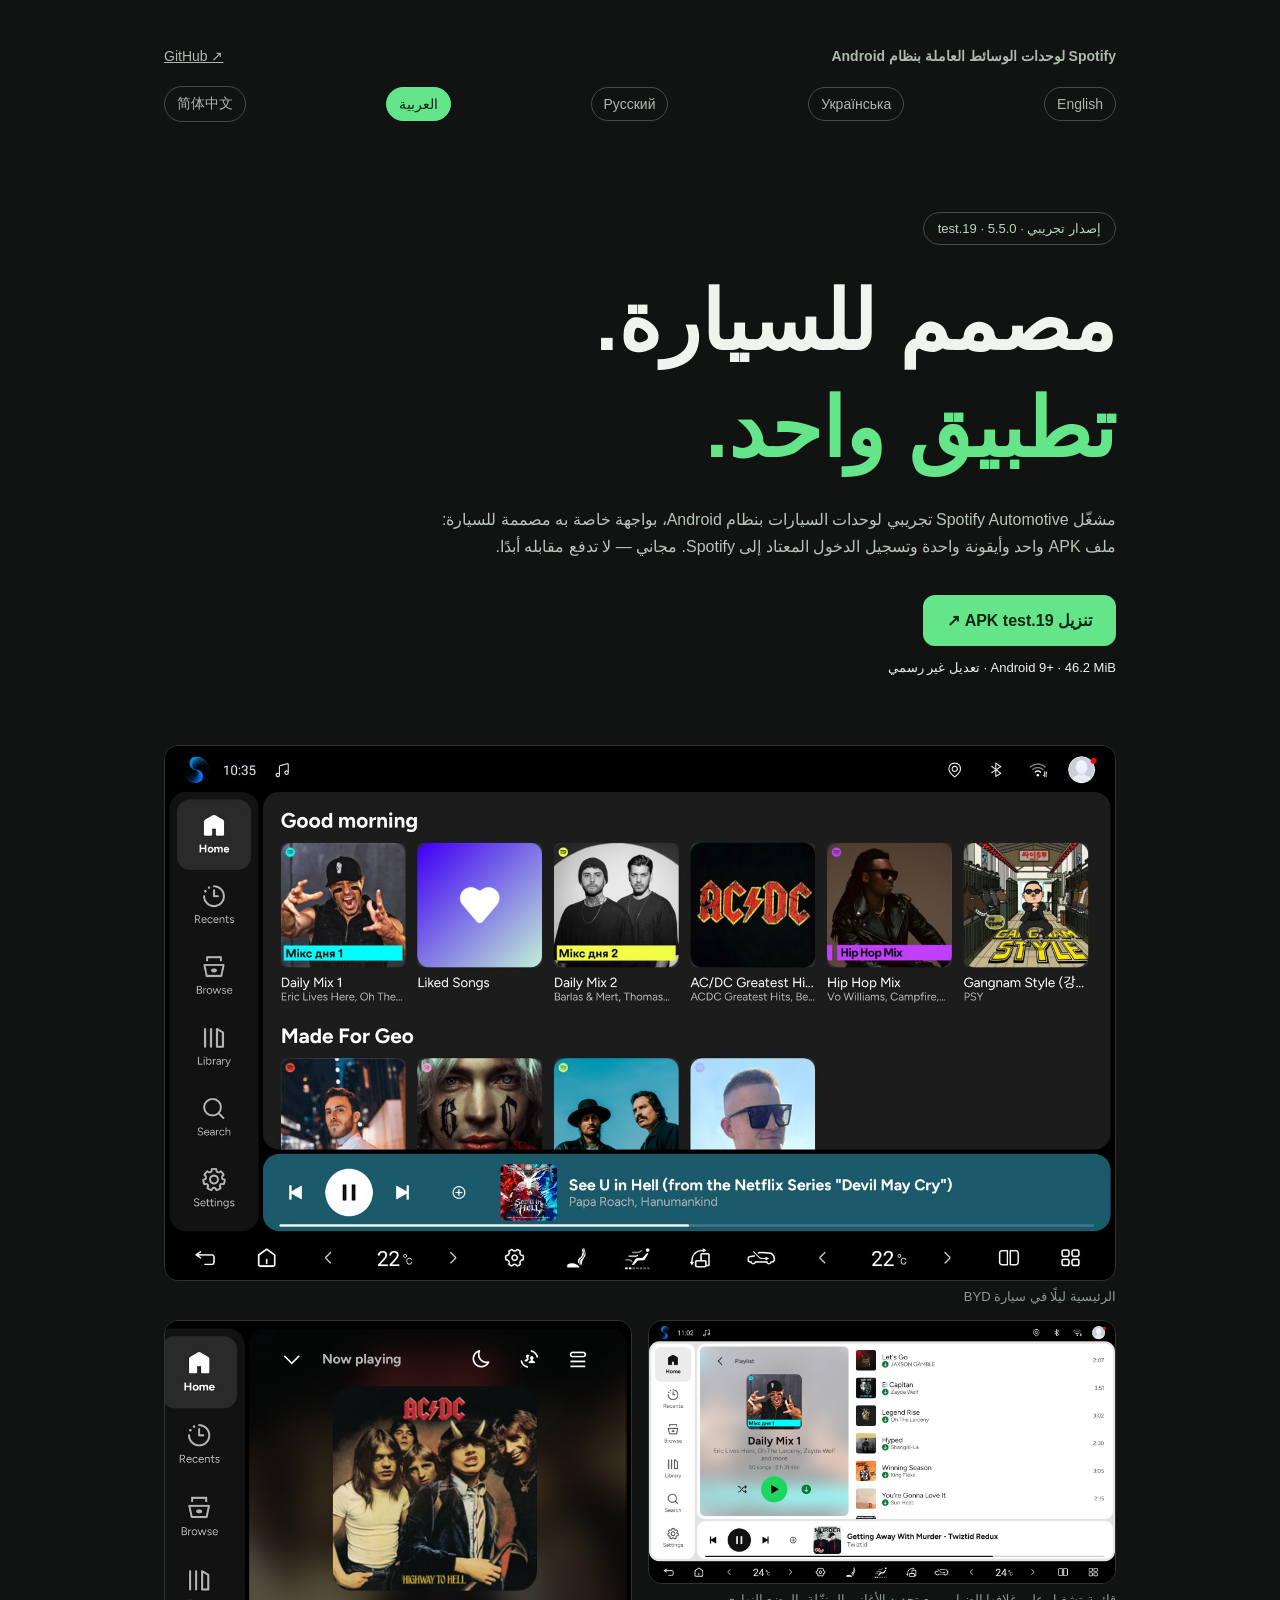
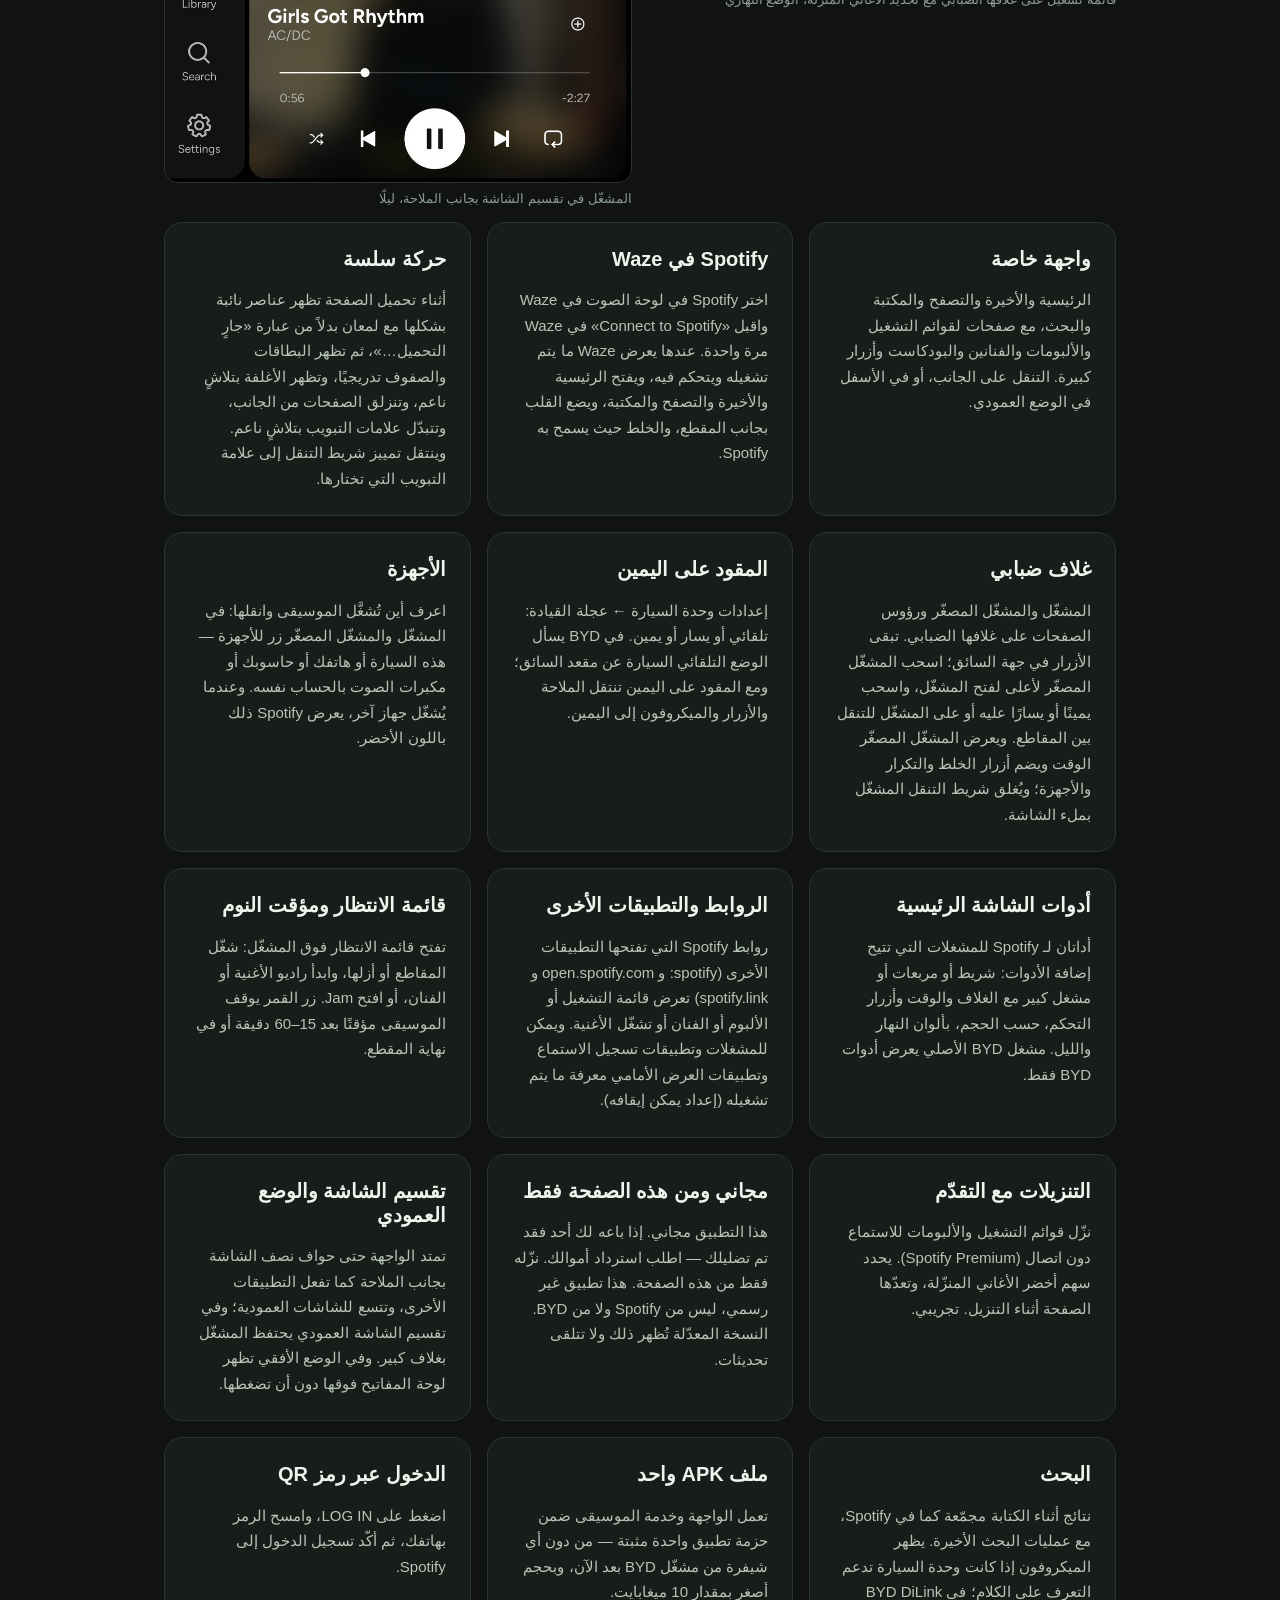
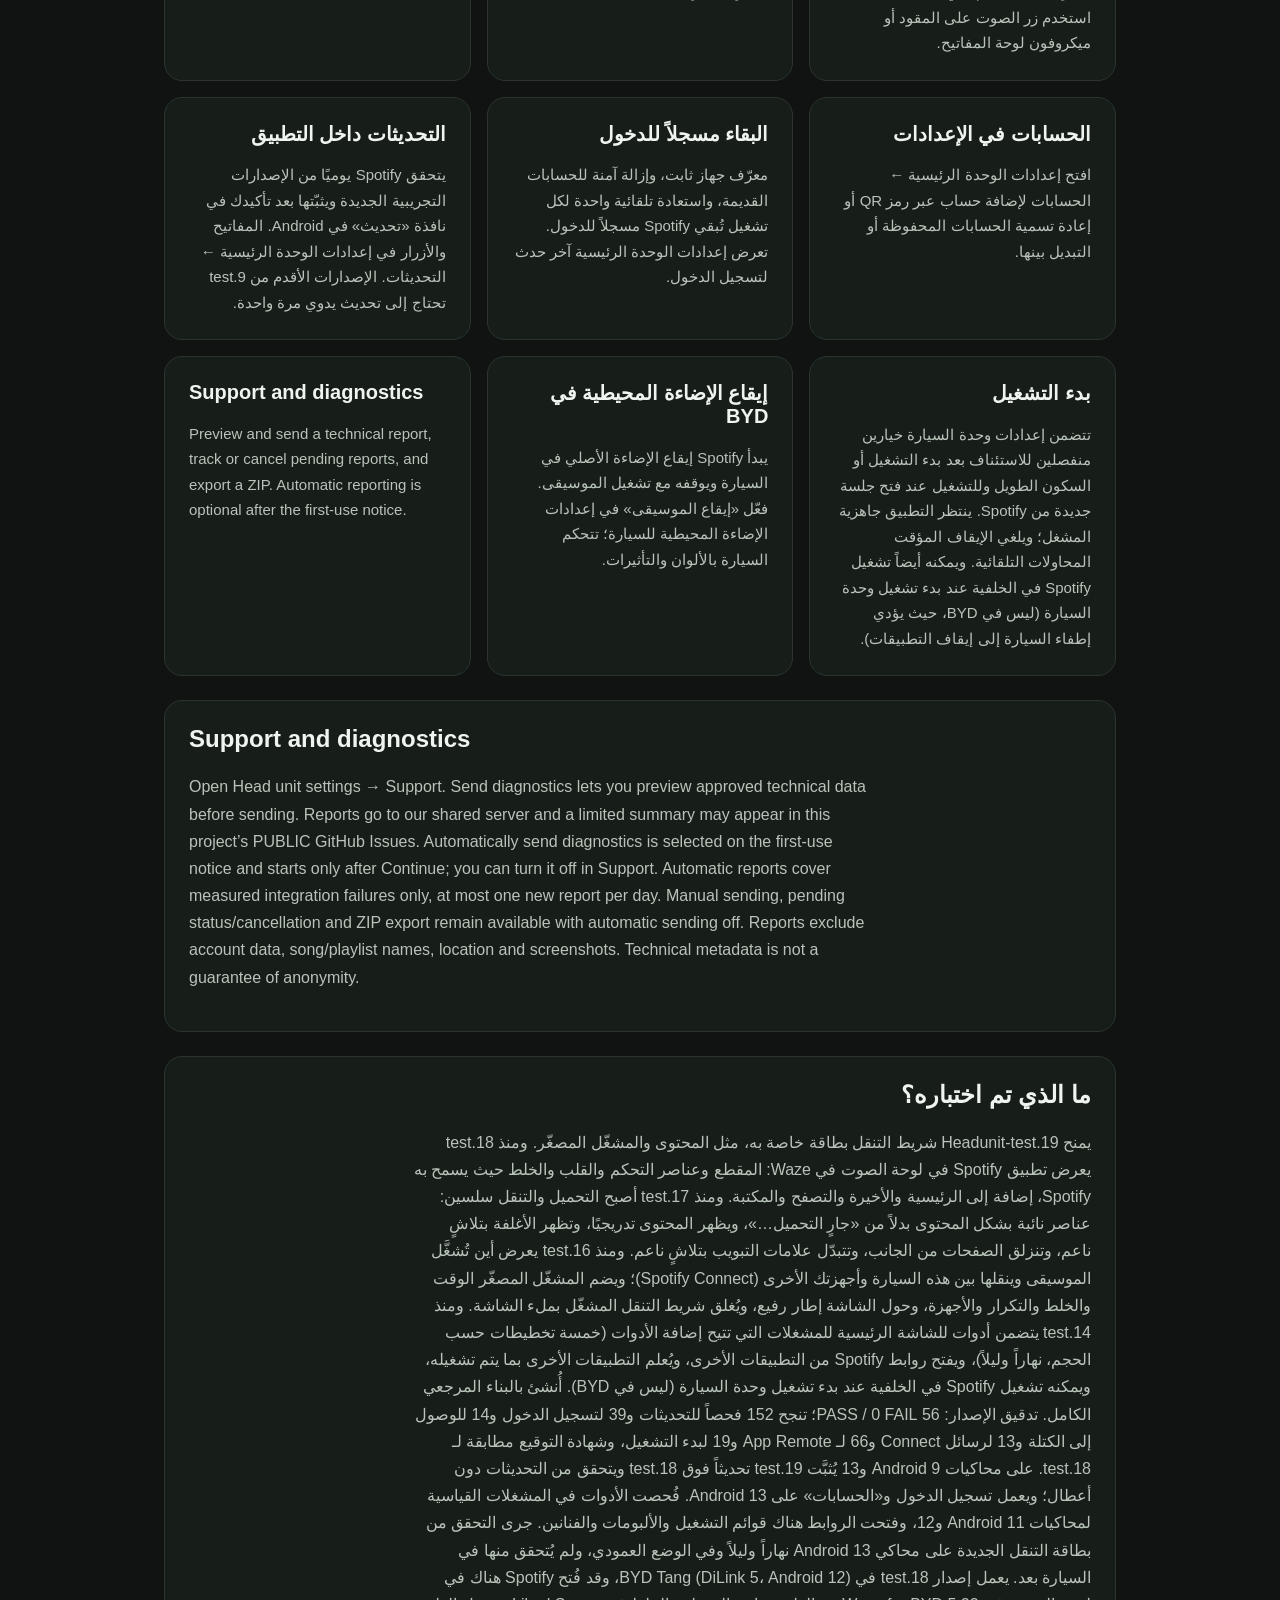
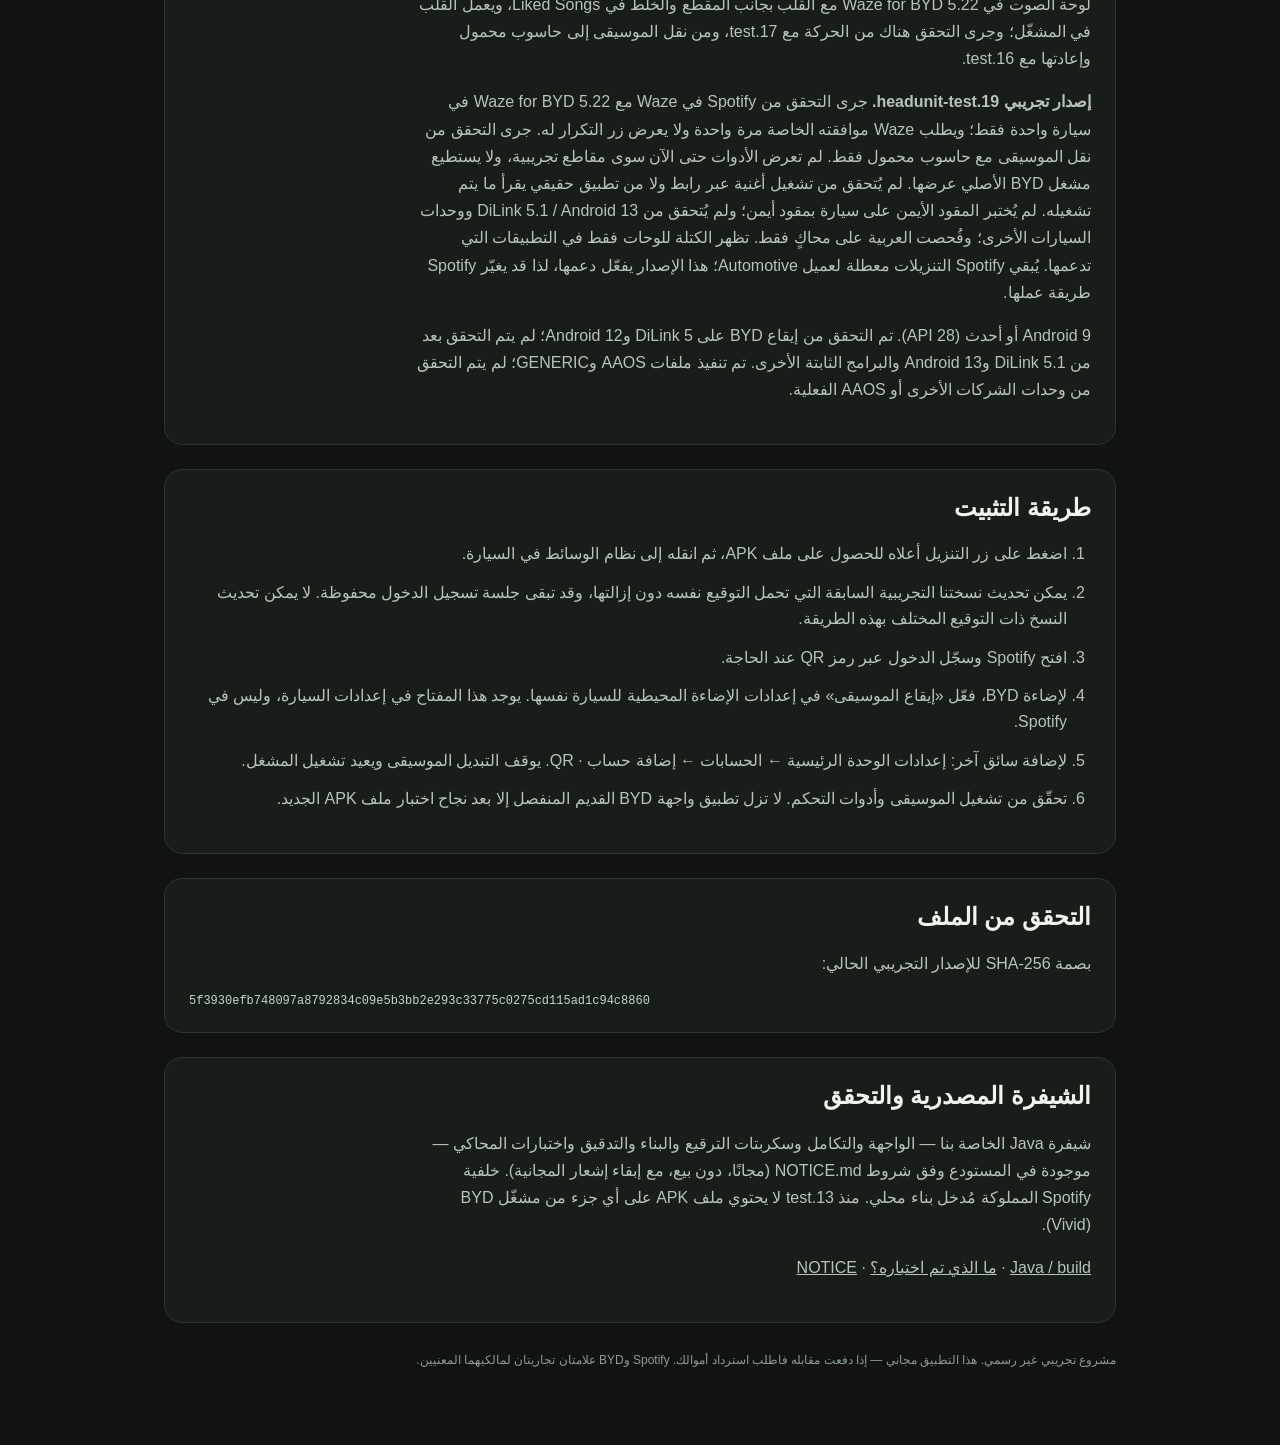
==== commit e6cd8331: "Prepare the test.19 download page, release records, Telegram post and picture Co-Authored-By: Claude" ====
--- a/docs/ar/index.html
+++ b/docs/ar/index.html
@@ -17,18 +17,18 @@
 <body><main>
 <nav><strong>Spotify لوحدات الوسائط العاملة بنظام Android</strong><a href="https://github.com/romanchukg-cloud/spotify-android-head-units" dir="ltr">GitHub ↗</a></nav>
 <nav class="language-switch" aria-label="اللغة"><a lang="en" hreflang="en" dir="auto" href="../">English</a><a lang="uk" hreflang="uk" dir="auto" href="../uk/">Українська</a><a lang="ru" hreflang="ru" dir="auto" href="../ru/">Русский</a><a lang="ar" hreflang="ar" dir="auto" href="../ar/" aria-current="page">العربية</a><a lang="zh-Hans" hreflang="zh-Hans" dir="auto" href="../zh-Hans/">简体中文</a></nav>
-<header><div class="badge">إصدار تجريبي · 5.5.0 · test.18</div>
+<header><div class="badge">إصدار تجريبي · 5.5.0 · test.19</div>
 <h1>مصمم للسيارة.<br><span>تطبيق واحد.</span></h1>
 <p>مشغّل Spotify Automotive تجريبي لوحدات السيارات بنظام Android، بواجهة خاصة به مصممة للسيارة: ملف APK واحد وأيقونة واحدة وتسجيل الدخول المعتاد إلى Spotify. مجاني — لا تدفع مقابله أبدًا.</p>
-<a class="button" href="https://github.com/romanchukg-cloud/spotify-android-head-units/releases/download/v5.5.0-headunit-test.18/Spotify-5.5.0-HeadUnit-test.18.apk" download="Spotify-5.5.0-HeadUnit-test.18.apk">تنزيل APK test.18 ↗</a>
+<a class="button" href="https://github.com/romanchukg-cloud/spotify-android-head-units/releases/download/v5.5.0-headunit-test.19/Spotify-5.5.0-HeadUnit-test.19.apk" download="Spotify-5.5.0-HeadUnit-test.19.apk">تنزيل APK test.19 ↗</a>
 <div class="meta">Android 9+ · 46.2 MiB · تعديل غير رسمي</div></header>
 <div class="shots"><figure><img src="../screens/car-home-night.jpg" width="1600" height="900" alt="الرئيسية ليلًا في سيارة BYD" loading="lazy"><figcaption>الرئيسية ليلًا في سيارة BYD</figcaption></figure><figure><img src="../screens/car-playlist-day.jpg" width="1600" height="900" alt="قائمة تشغيل على غلافها الضبابي مع تحديد الأغاني المنزّلة، الوضع النهاري" loading="lazy"><figcaption>قائمة تشغيل على غلافها الضبابي مع تحديد الأغاني المنزّلة، الوضع النهاري</figcaption></figure><figure><img src="../screens/car-player-split-night.jpg" width="900" height="890" alt="المشغّل في تقسيم الشاشة بجانب الملاحة، ليلًا" loading="lazy"><figcaption>المشغّل في تقسيم الشاشة بجانب الملاحة، ليلًا</figcaption></figure></div>
 <div class="grid"><article class="card"><h2>واجهة خاصة</h2><p>الرئيسية والأخيرة والتصفح والمكتبة والبحث، مع صفحات لقوائم التشغيل والألبومات والفنانين والبودكاست وأزرار كبيرة. التنقل على الجانب، أو في الأسفل في الوضع العمودي.</p></article><article class="card"><h2>Spotify في Waze</h2><p>اختر Spotify في لوحة الصوت في Waze واقبل «Connect to Spotify» في Waze مرة واحدة. عندها يعرض Waze ما يتم تشغيله ويتحكم فيه، ويفتح الرئيسية والأخيرة والتصفح والمكتبة، ويضع القلب بجانب المقطع، والخلط حيث يسمح به Spotify.</p></article><article class="card"><h2>حركة سلسة</h2><p>أثناء تحميل الصفحة تظهر عناصر نائبة بشكلها مع لمعان بدلاً من عبارة «جارٍ التحميل…»، ثم تظهر البطاقات والصفوف تدريجيًا، وتظهر الأغلفة بتلاشٍ ناعم، وتنزلق الصفحات من الجانب، وتتبدّل علامات التبويب بتلاشٍ ناعم. وينتقل تمييز شريط التنقل إلى علامة التبويب التي تختارها.</p></article><article class="card"><h2>غلاف ضبابي</h2><p>المشغّل والمشغّل المصغّر ورؤوس الصفحات على غلافها الضبابي. تبقى الأزرار في جهة السائق؛ اسحب المشغّل المصغّر لأعلى لفتح المشغّل، واسحب يمينًا أو يسارًا عليه أو على المشغّل للتنقل بين المقاطع. ويعرض المشغّل المصغّر الوقت ويضم أزرار الخلط والتكرار والأجهزة؛ ويُغلق شريط التنقل المشغّل بملء الشاشة.</p></article><article class="card"><h2>المقود على اليمين</h2><p>إعدادات وحدة السيارة ← عجلة القيادة: تلقائي أو يسار أو يمين. في BYD يسأل الوضع التلقائي السيارة عن مقعد السائق؛ ومع المقود على اليمين تنتقل الملاحة والأزرار والميكروفون إلى اليمين.</p></article><article class="card"><h2>الأجهزة</h2><p>اعرف أين تُشغَّل الموسيقى وانقلها: في المشغّل والمشغّل المصغّر زر للأجهزة — هذه السيارة أو هاتفك أو حاسوبك أو مكبرات الصوت بالحساب نفسه. وعندما يُشغّل جهاز آخر، يعرض Spotify ذلك باللون الأخضر.</p></article><article class="card"><h2>أدوات الشاشة الرئيسية</h2><p>أداتان لـ Spotify للمشغلات التي تتيح إضافة الأدوات: شريط أو مربعات أو مشغل كبير مع الغلاف والوقت وأزرار التحكم، حسب الحجم، بألوان النهار والليل. مشغل BYD الأصلي يعرض أدوات BYD فقط.</p></article><article class="card"><h2>الروابط والتطبيقات الأخرى</h2><p>روابط Spotify التي تفتحها التطبيقات الأخرى (spotify: و open.spotify.com و spotify.link) تعرض قائمة التشغيل أو الألبوم أو الفنان أو تشغّل الأغنية. ويمكن للمشغلات وتطبيقات تسجيل الاستماع وتطبيقات العرض الأمامي معرفة ما يتم تشغيله (إعداد يمكن إيقافه).</p></article><article class="card"><h2>قائمة الانتظار ومؤقت النوم</h2><p>تفتح قائمة الانتظار فوق المشغّل: شغّل المقاطع أو أزلها، وابدأ راديو الأغنية أو الفنان، أو افتح Jam. زر القمر يوقف الموسيقى مؤقتًا بعد 15–60 دقيقة أو في نهاية المقطع.</p></article><article class="card"><h2>التنزيلات مع التقدّم</h2><p>نزّل قوائم التشغيل والألبومات للاستماع دون اتصال (Spotify Premium). يحدد سهم أخضر الأغاني المنزّلة، وتعدّها الصفحة أثناء التنزيل. تجريبي.</p></article><article class="card"><h2>مجاني ومن هذه الصفحة فقط</h2><p>هذا التطبيق مجاني. إذا باعه لك أحد فقد تم تضليلك — اطلب استرداد أموالك. نزّله فقط من هذه الصفحة. هذا تطبيق غير رسمي، ليس من Spotify ولا من BYD. النسخة المعدّلة تُظهر ذلك ولا تتلقى تحديثات.</p></article><article class="card"><h2>تقسيم الشاشة والوضع العمودي</h2><p>تمتد الواجهة حتى حواف نصف الشاشة بجانب الملاحة كما تفعل التطبيقات الأخرى، وتتسع للشاشات العمودية؛ وفي تقسيم الشاشة العمودي يحتفظ المشغّل بغلاف كبير. وفي الوضع الأفقي تظهر لوحة المفاتيح فوقها دون أن تضغطها.</p></article><article class="card"><h2>البحث</h2><p>نتائج أثناء الكتابة مجمّعة كما في Spotify، مع عمليات البحث الأخيرة. يظهر الميكروفون إذا كانت وحدة السيارة تدعم التعرف على الكلام؛ في BYD DiLink استخدم زر الصوت على المقود أو ميكروفون لوحة المفاتيح.</p></article><article class="card"><h2>ملف APK واحد</h2><p>تعمل الواجهة وخدمة الموسيقى ضمن حزمة تطبيق واحدة مثبتة — من دون أي شيفرة من مشغّل BYD بعد الآن، وبحجم أصغر بمقدار 10 ميغابايت.</p></article><article class="card"><h2>الدخول عبر رمز QR</h2><p>اضغط على LOG IN، وامسح الرمز بهاتفك، ثم أكّد تسجيل الدخول إلى Spotify.</p></article><article class="card"><h2>الحسابات في الإعدادات</h2><p>افتح إعدادات الوحدة الرئيسية ← الحسابات لإضافة حساب عبر رمز QR أو إعادة تسمية الحسابات المحفوظة أو التبديل بينها.</p></article><article class="card"><h2>البقاء مسجلاً للدخول</h2><p>معرّف جهاز ثابت، وإزالة آمنة للحسابات القديمة، واستعادة تلقائية واحدة لكل تشغيل تُبقي Spotify مسجلاً للدخول. تعرض إعدادات الوحدة الرئيسية آخر حدث لتسجيل الدخول.</p></article><article class="card"><h2>التحديثات داخل التطبيق</h2><p>يتحقق Spotify يوميًا من الإصدارات التجريبية الجديدة ويثبّتها بعد تأكيدك في نافذة «تحديث» في Android. المفاتيح والأزرار في إعدادات الوحدة الرئيسية ← التحديثات. الإصدارات الأقدم من test.9 تحتاج إلى تحديث يدوي مرة واحدة.</p></article><article class="card"><h2>بدء التشغيل</h2><p>تتضمن إعدادات وحدة السيارة خيارين منفصلين للاستئناف بعد بدء التشغيل أو السكون الطويل وللتشغيل عند فتح جلسة جديدة من Spotify. ينتظر التطبيق جاهزية المشغل؛ ويلغي الإيقاف المؤقت المحاولات التلقائية. ويمكنه أيضاً تشغيل Spotify في الخلفية عند بدء تشغيل وحدة السيارة (ليس في BYD، حيث يؤدي إطفاء السيارة إلى إيقاف التطبيقات).</p></article><article class="card"><h2>إيقاع الإضاءة المحيطية في BYD</h2><p>يبدأ Spotify إيقاع الإضاءة الأصلي في السيارة ويوقفه مع تشغيل الموسيقى. فعّل «إيقاع الموسيقى» في إعدادات الإضاءة المحيطية للسيارة؛ تتحكم السيارة بالألوان والتأثيرات.</p></article><article class="card" lang="en" dir="ltr"><h2>Support and diagnostics</h2><p>Preview and send a technical report, track or cancel pending reports, and export a ZIP. Automatic reporting is optional after the first-use notice.</p></article></div>
 <section lang="en" dir="ltr"><h2>Support and diagnostics</h2><p>Open Head unit settings → Support. Send diagnostics lets you preview approved technical data before sending. Reports go to our shared server and a limited summary may appear in this project’s PUBLIC GitHub Issues. Automatically send diagnostics is selected on the first-use notice and starts only after Continue; you can turn it off in Support. Automatic reports cover measured integration failures only, at most one new report per day. Manual sending, pending status/cancellation and ZIP export remain available with automatic sending off. Reports exclude account data, song/playlist names, location and screenshots. Technical metadata is not a guarantee of anonymity.</p></section>
-<section><h2>ما الذي تم اختباره؟</h2><p>يعرض Headunit-test.18 تطبيق Spotify في لوحة الصوت في Waze: المقطع وعناصر التحكم والقلب والخلط حيث يسمح به Spotify، إضافة إلى الرئيسية والأخيرة والتصفح والمكتبة. ومنذ test.17 أصبح التحميل والتنقل سلسين: عناصر نائبة بشكل المحتوى بدلاً من «جارٍ التحميل…»، ويظهر المحتوى تدريجيًا، وتظهر الأغلفة بتلاشٍ ناعم، وتنزلق الصفحات من الجانب، وتتبدّل علامات التبويب بتلاشٍ ناعم. ومنذ test.16 يعرض أين تُشغَّل الموسيقى وينقلها بين هذه السيارة وأجهزتك الأخرى (Spotify Connect)؛ ويضم المشغّل المصغّر الوقت والخلط والتكرار والأجهزة، وحول الشاشة إطار رفيع، ويُغلق شريط التنقل المشغّل بملء الشاشة. ومنذ test.14 يتضمن أدوات للشاشة الرئيسية للمشغلات التي تتيح إضافة الأدوات (خمسة تخطيطات حسب الحجم، نهاراً وليلاً)، ويفتح روابط Spotify من التطبيقات الأخرى، ويُعلم التطبيقات الأخرى بما يتم تشغيله، ويمكنه تشغيل Spotify في الخلفية عند بدء تشغيل وحدة السيارة (ليس في BYD). أُنشئ بالبناء المرجعي الكامل. تدقيق الإصدار: 56 PASS / 0 FAIL؛ تنجح 152 فحصاً للتحديثات و39 لتسجيل الدخول و14 للوصول إلى الكتلة و13 لرسائل Connect و66 لـ App Remote و19 لبدء التشغيل، وشهادة التوقيع مطابقة لـ test.17. على محاكيات Android 9 و13 يُثبَّت test.18 تحديثاً فوق test.17 ويتحقق من التحديثات دون أعطال؛ ويعمل تسجيل الدخول و«الحسابات» على Android 13. فُحصت الأدوات في المشغلات القياسية لمحاكيات Android 11 و12، وفتحت الروابط هناك قوائم التشغيل والألبومات والفنانين. يعمل إصدار بالشيفرة نفسها في BYD Tang (DiLink 5، Android 12)، وقد فُتح Spotify هناك في لوحة الصوت في Waze for BYD 5.22 مع القلب بجانب المقطع والخلط في Liked Songs، ويعمل القلب في المشغّل؛ وجرى التحقق هناك من الحركة مع test.17، ومن نقل الموسيقى إلى حاسوب محمول وإعادتها مع test.16.</p>
-<p><strong>إصدار تجريبي headunit-test.18.</strong> جرى التحقق من Spotify في Waze مع Waze for BYD 5.22 في سيارة واحدة فقط؛ ويطلب Waze موافقته الخاصة مرة واحدة ولا يعرض زر التكرار له. جرى التحقق من نقل الموسيقى مع حاسوب محمول فقط. لم تعرض الأدوات حتى الآن سوى مقاطع تجريبية، ولا يستطيع مشغل BYD الأصلي عرضها. لم يُتحقق من تشغيل أغنية عبر رابط ولا من تطبيق حقيقي يقرأ ما يتم تشغيله. لم يُختبر المقود الأيمن على سيارة بمقود أيمن؛ ولم يُتحقق من DiLink 5.1 / Android 13 ووحدات السيارات الأخرى؛ وفُحصت العربية على محاكٍ فقط. تظهر الكتلة للوحات فقط في التطبيقات التي تدعمها. يُبقي Spotify التنزيلات معطلة لعميل Automotive؛ هذا الإصدار يفعّل دعمها، لذا قد يغيّر Spotify طريقة عملها.</p><p>Android 9 أو أحدث (API 28). تم التحقق من إيقاع BYD على DiLink 5 وAndroid 12؛ لم يتم التحقق بعد من DiLink 5.1 وAndroid 13 والبرامج الثابتة الأخرى. تم تنفيذ ملفات AAOS وGENERIC؛ لم يتم التحقق من وحدات الشركات الأخرى أو AAOS الفعلية.</p></section>
+<section><h2>ما الذي تم اختباره؟</h2><p>يمنح Headunit-test.19 شريط التنقل بطاقة خاصة به، مثل المحتوى والمشغّل المصغّر. ومنذ test.18 يعرض تطبيق Spotify في لوحة الصوت في Waze: المقطع وعناصر التحكم والقلب والخلط حيث يسمح به Spotify، إضافة إلى الرئيسية والأخيرة والتصفح والمكتبة. ومنذ test.17 أصبح التحميل والتنقل سلسين: عناصر نائبة بشكل المحتوى بدلاً من «جارٍ التحميل…»، ويظهر المحتوى تدريجيًا، وتظهر الأغلفة بتلاشٍ ناعم، وتنزلق الصفحات من الجانب، وتتبدّل علامات التبويب بتلاشٍ ناعم. ومنذ test.16 يعرض أين تُشغَّل الموسيقى وينقلها بين هذه السيارة وأجهزتك الأخرى (Spotify Connect)؛ ويضم المشغّل المصغّر الوقت والخلط والتكرار والأجهزة، وحول الشاشة إطار رفيع، ويُغلق شريط التنقل المشغّل بملء الشاشة. ومنذ test.14 يتضمن أدوات للشاشة الرئيسية للمشغلات التي تتيح إضافة الأدوات (خمسة تخطيطات حسب الحجم، نهاراً وليلاً)، ويفتح روابط Spotify من التطبيقات الأخرى، ويُعلم التطبيقات الأخرى بما يتم تشغيله، ويمكنه تشغيل Spotify في الخلفية عند بدء تشغيل وحدة السيارة (ليس في BYD). أُنشئ بالبناء المرجعي الكامل. تدقيق الإصدار: 56 PASS / 0 FAIL؛ تنجح 152 فحصاً للتحديثات و39 لتسجيل الدخول و14 للوصول إلى الكتلة و13 لرسائل Connect و66 لـ App Remote و19 لبدء التشغيل، وشهادة التوقيع مطابقة لـ test.18. على محاكيات Android 9 و13 يُثبَّت test.19 تحديثاً فوق test.18 ويتحقق من التحديثات دون أعطال؛ ويعمل تسجيل الدخول و«الحسابات» على Android 13. فُحصت الأدوات في المشغلات القياسية لمحاكيات Android 11 و12، وفتحت الروابط هناك قوائم التشغيل والألبومات والفنانين. جرى التحقق من بطاقة التنقل الجديدة على محاكي Android 13 نهاراً وليلاً وفي الوضع العمودي، ولم يُتحقق منها في السيارة بعد. يعمل إصدار test.18 في BYD Tang (DiLink 5، Android 12)، وقد فُتح Spotify هناك في لوحة الصوت في Waze for BYD 5.22 مع القلب بجانب المقطع والخلط في Liked Songs، ويعمل القلب في المشغّل؛ وجرى التحقق هناك من الحركة مع test.17، ومن نقل الموسيقى إلى حاسوب محمول وإعادتها مع test.16.</p>
+<p><strong>إصدار تجريبي headunit-test.19.</strong> جرى التحقق من Spotify في Waze مع Waze for BYD 5.22 في سيارة واحدة فقط؛ ويطلب Waze موافقته الخاصة مرة واحدة ولا يعرض زر التكرار له. جرى التحقق من نقل الموسيقى مع حاسوب محمول فقط. لم تعرض الأدوات حتى الآن سوى مقاطع تجريبية، ولا يستطيع مشغل BYD الأصلي عرضها. لم يُتحقق من تشغيل أغنية عبر رابط ولا من تطبيق حقيقي يقرأ ما يتم تشغيله. لم يُختبر المقود الأيمن على سيارة بمقود أيمن؛ ولم يُتحقق من DiLink 5.1 / Android 13 ووحدات السيارات الأخرى؛ وفُحصت العربية على محاكٍ فقط. تظهر الكتلة للوحات فقط في التطبيقات التي تدعمها. يُبقي Spotify التنزيلات معطلة لعميل Automotive؛ هذا الإصدار يفعّل دعمها، لذا قد يغيّر Spotify طريقة عملها.</p><p>Android 9 أو أحدث (API 28). تم التحقق من إيقاع BYD على DiLink 5 وAndroid 12؛ لم يتم التحقق بعد من DiLink 5.1 وAndroid 13 والبرامج الثابتة الأخرى. تم تنفيذ ملفات AAOS وGENERIC؛ لم يتم التحقق من وحدات الشركات الأخرى أو AAOS الفعلية.</p></section>
 <section><h2>طريقة التثبيت</h2><ol><li>اضغط على زر التنزيل أعلاه للحصول على ملف APK، ثم انقله إلى نظام الوسائط في السيارة.</li><li>يمكن تحديث نسختنا التجريبية السابقة التي تحمل التوقيع نفسه دون إزالتها، وقد تبقى جلسة تسجيل الدخول محفوظة. لا يمكن تحديث النسخ ذات التوقيع المختلف بهذه الطريقة.</li><li>افتح Spotify وسجّل الدخول عبر رمز QR عند الحاجة.</li><li>لإضاءة BYD، فعّل «إيقاع الموسيقى» في إعدادات الإضاءة المحيطية للسيارة نفسها. يوجد هذا المفتاح في إعدادات السيارة، وليس في Spotify.</li><li>لإضافة سائق آخر: إعدادات الوحدة الرئيسية ← الحسابات ← إضافة حساب · QR. يوقف التبديل الموسيقى ويعيد تشغيل المشغل.</li><li>تحقّق من تشغيل الموسيقى وأدوات التحكم. لا تزل تطبيق واجهة BYD القديم المنفصل إلا بعد نجاح اختبار ملف APK الجديد.</li></ol></section>
-<section><h2>التحقق من الملف</h2><p>بصمة SHA-256 للإصدار التجريبي الحالي:</p><code dir="ltr">114962299a487d7459481567a196f969fe3d76a67e720dca483fce344863467d</code></section>
-<section><h2>الشيفرة المصدرية والتحقق</h2><p>شيفرة Java الخاصة بنا — الواجهة والتكامل وسكربتات الترقيع والبناء والتدقيق واختبارات المحاكي — موجودة في المستودع وفق شروط NOTICE.md (مجانًا، دون بيع، مع إبقاء إشعار المجانية). خلفية Spotify المملوكة مُدخل بناء محلي. منذ test.13 لا يحتوي ملف APK على أي جزء من مشغّل BYD (Vivid).</p><p><a href="https://github.com/romanchukg-cloud/spotify-android-head-units/tree/main/adapter">Java / build</a> · <a href="https://github.com/romanchukg-cloud/spotify-android-head-units/blob/main/reports/headunit-test.18.md">ما الذي تم اختباره؟</a> · <a href="https://github.com/romanchukg-cloud/spotify-android-head-units/blob/main/NOTICE.md" dir="ltr">NOTICE</a></p></section>
+<section><h2>التحقق من الملف</h2><p>بصمة SHA-256 للإصدار التجريبي الحالي:</p><code dir="ltr">5f3930efb748097a8792834c09e5b3bb2e293c33775c0275cd115ad1c94c8860</code></section>
+<section><h2>الشيفرة المصدرية والتحقق</h2><p>شيفرة Java الخاصة بنا — الواجهة والتكامل وسكربتات الترقيع والبناء والتدقيق واختبارات المحاكي — موجودة في المستودع وفق شروط NOTICE.md (مجانًا، دون بيع، مع إبقاء إشعار المجانية). خلفية Spotify المملوكة مُدخل بناء محلي. منذ test.13 لا يحتوي ملف APK على أي جزء من مشغّل BYD (Vivid).</p><p><a href="https://github.com/romanchukg-cloud/spotify-android-head-units/tree/main/adapter">Java / build</a> · <a href="https://github.com/romanchukg-cloud/spotify-android-head-units/blob/main/reports/headunit-test.19.md">ما الذي تم اختباره؟</a> · <a href="https://github.com/romanchukg-cloud/spotify-android-head-units/blob/main/NOTICE.md" dir="ltr">NOTICE</a></p></section>
 <footer>مشروع تجريبي غير رسمي. هذا التطبيق مجاني — إذا دفعت مقابله فاطلب استرداد أموالك. Spotify وBYD علامتان تجاريتان لمالكيهما المعنيين.</footer>
 </main></body></html>
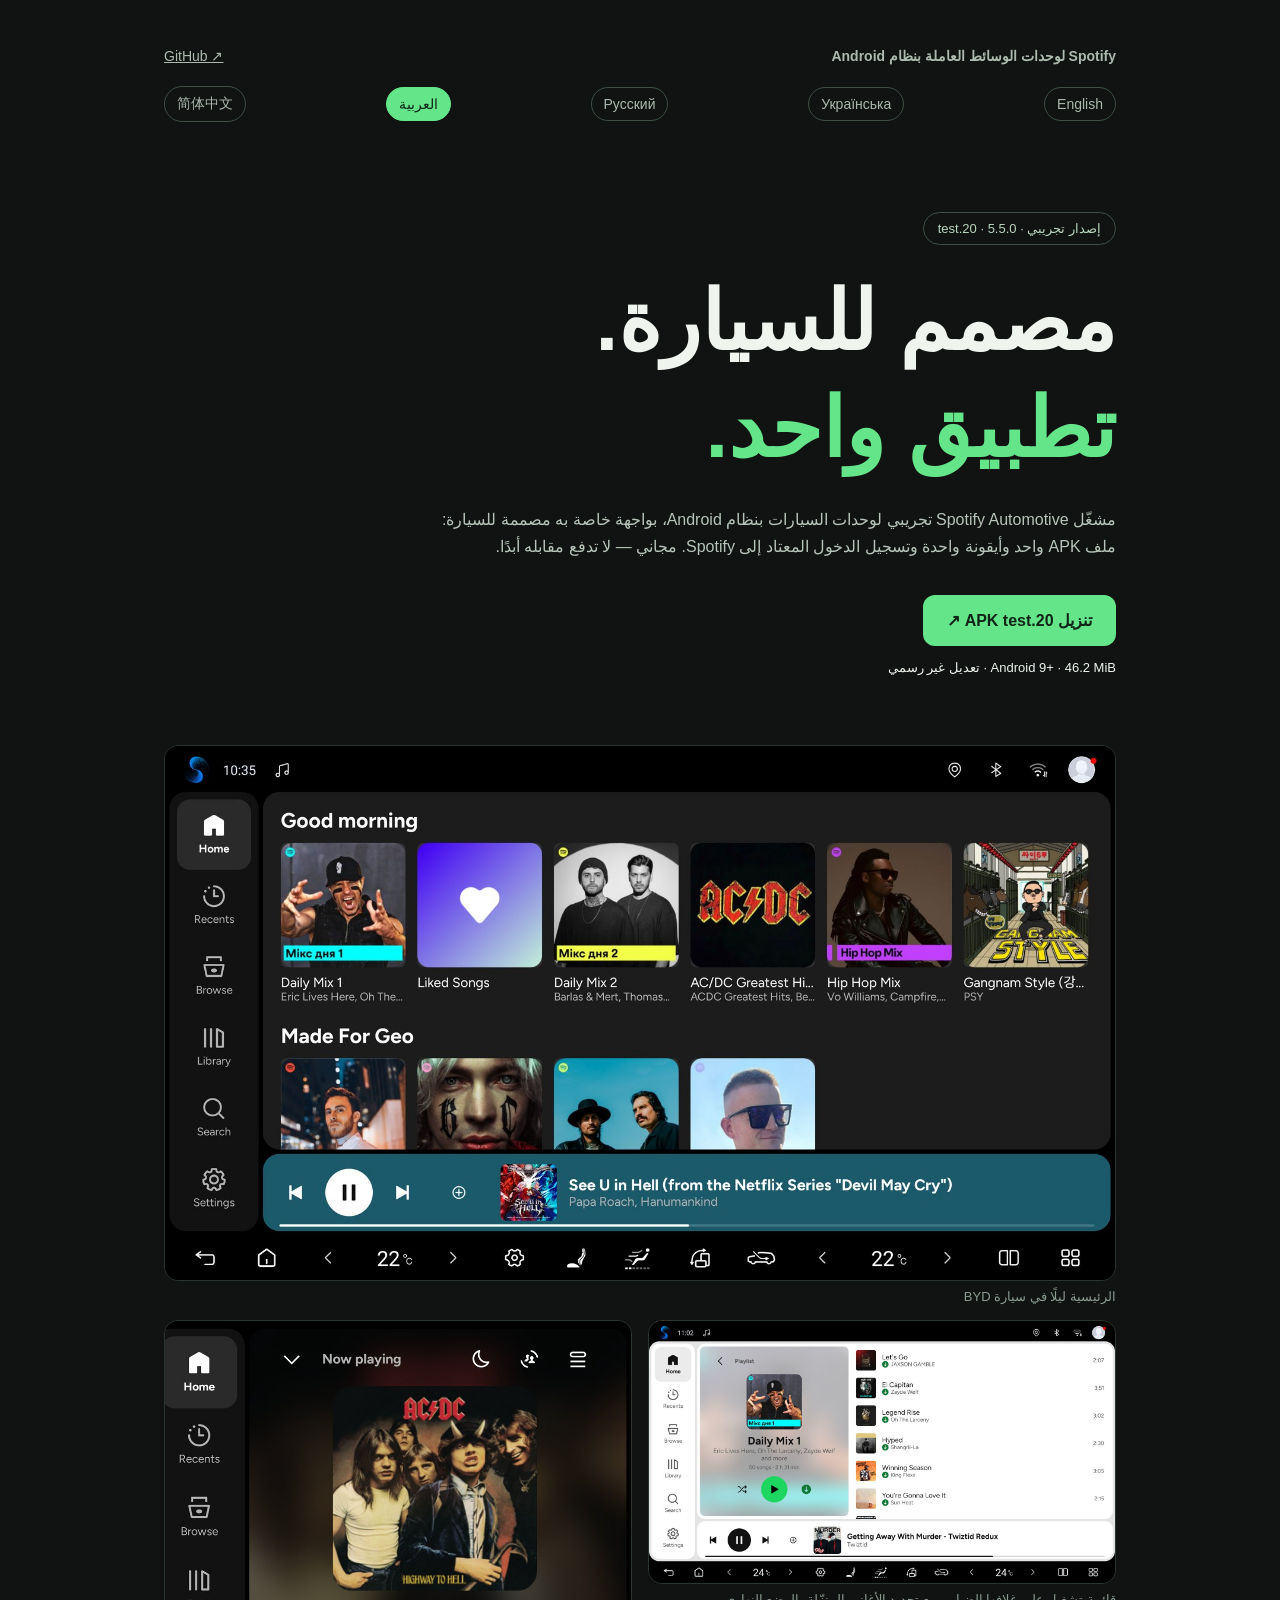
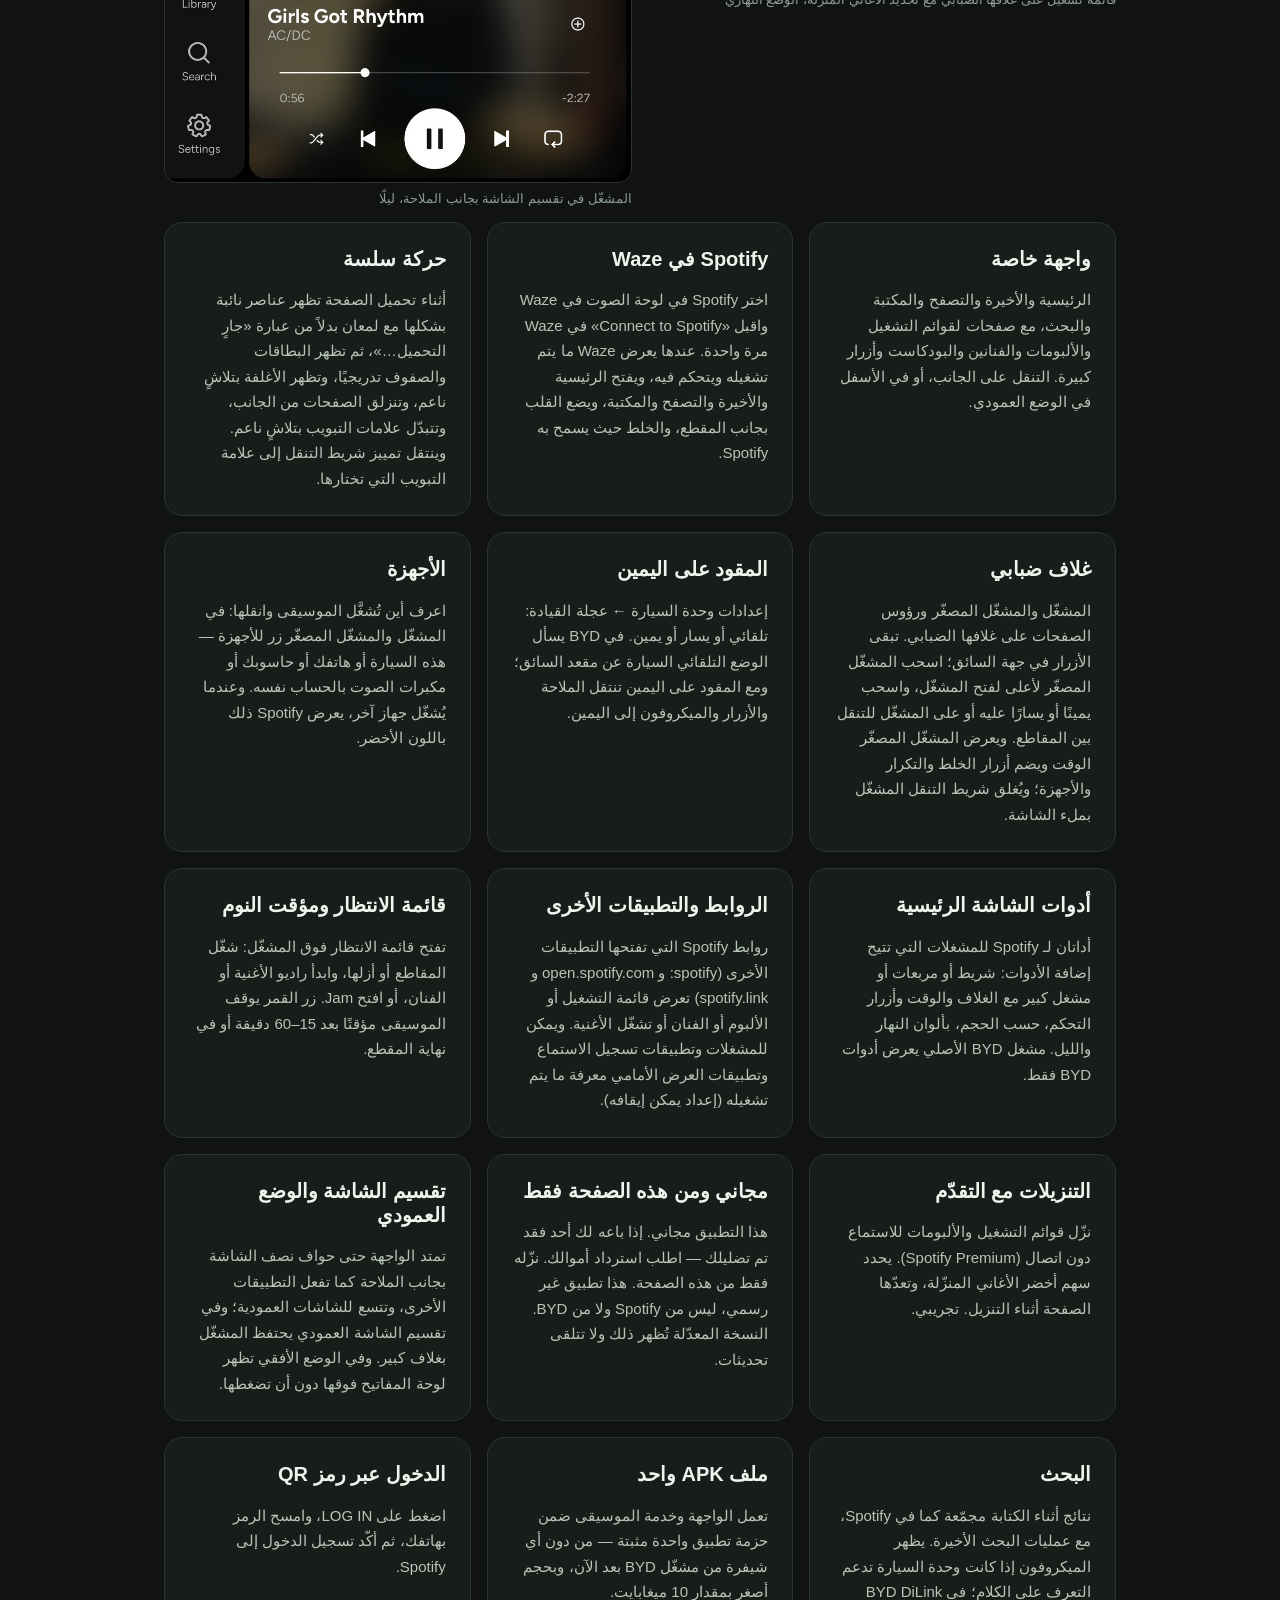
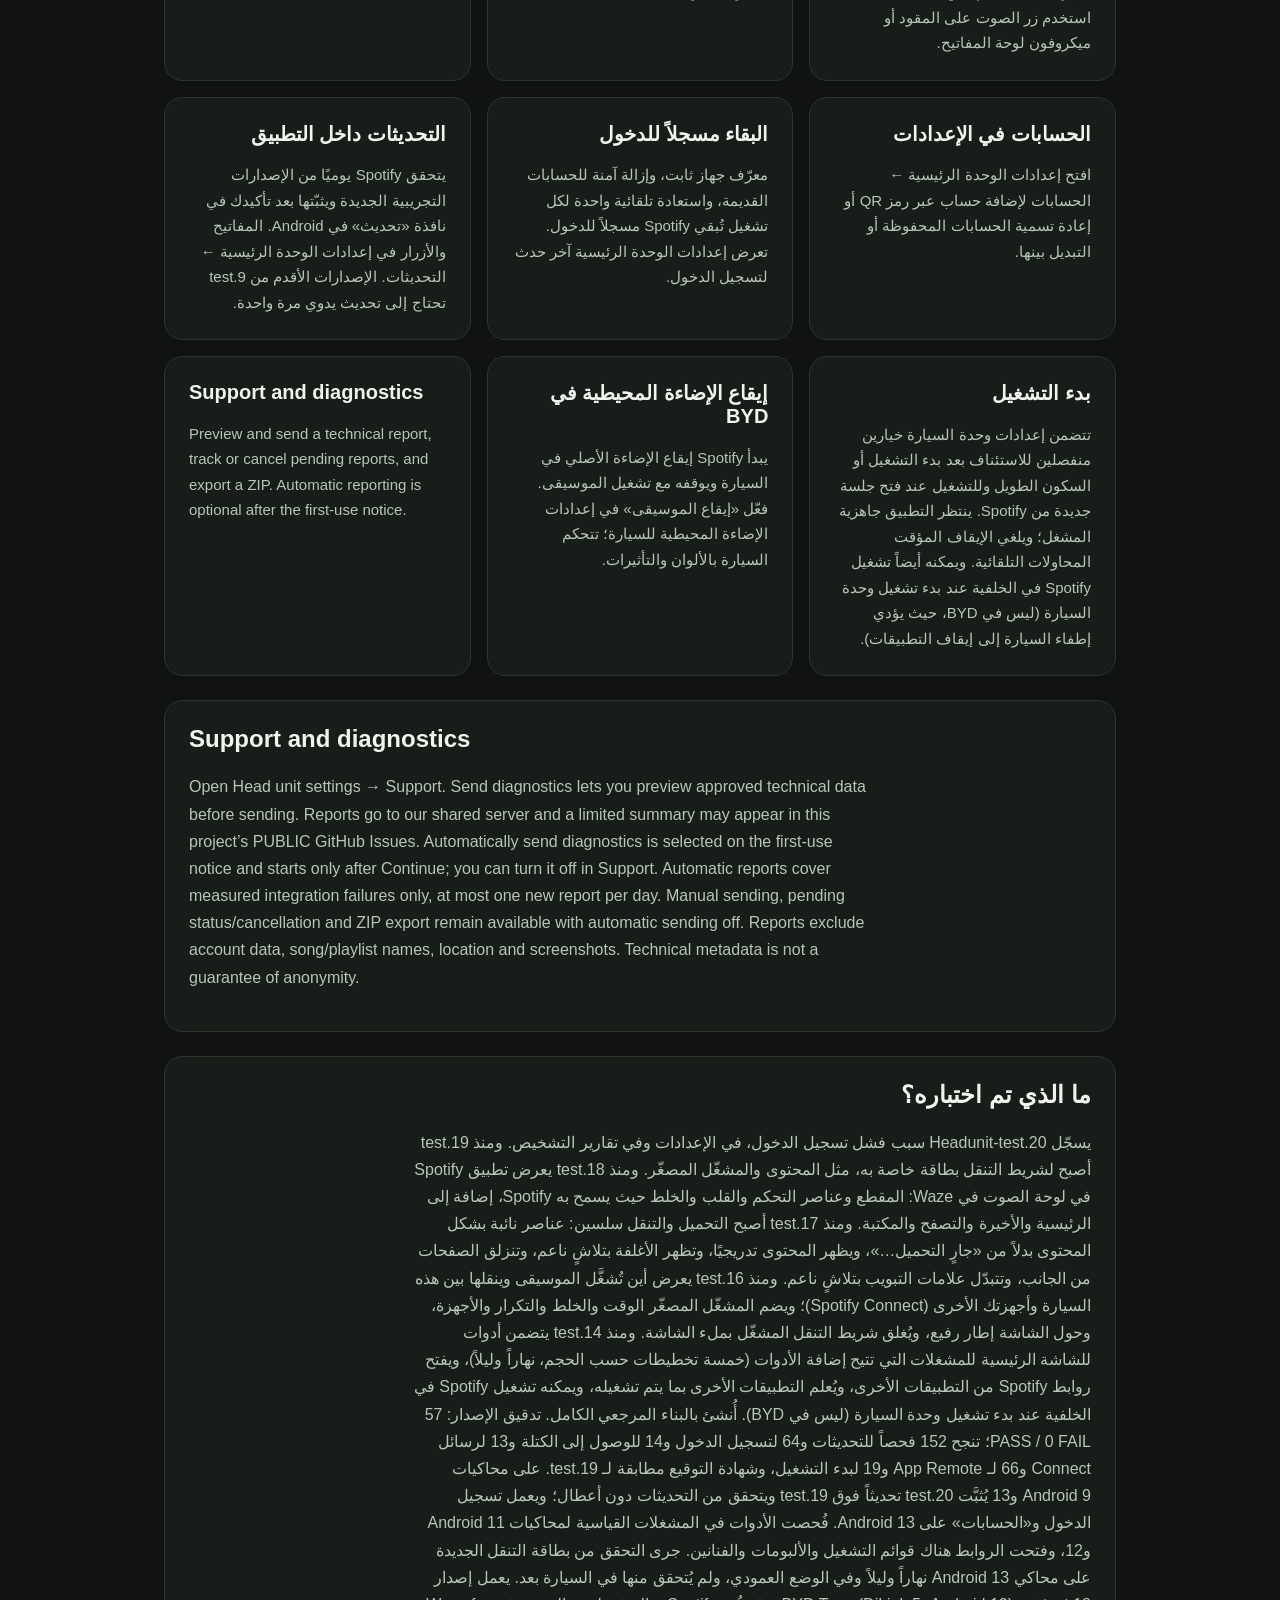
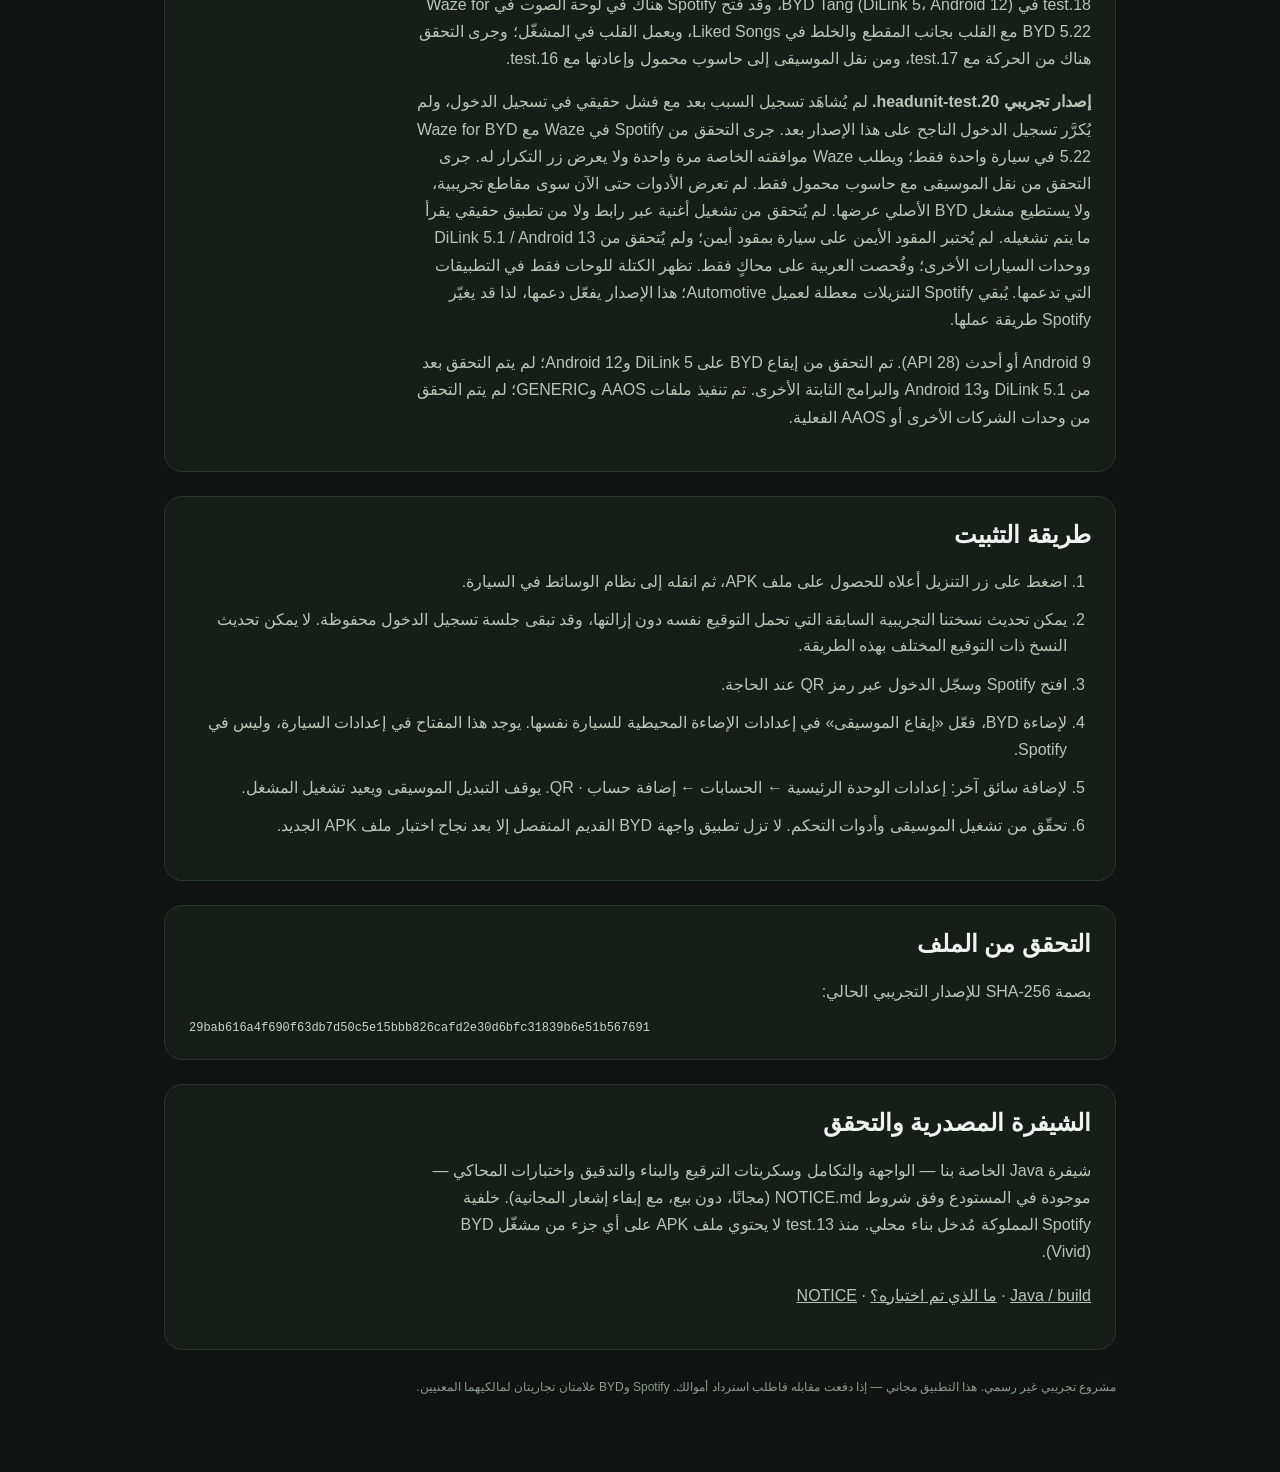
==== commit 18c152d6: "Prepare the test.20 download page and release records Co-Authored-By: Claude Opus 5.5 <noreply@anthr" ====
--- a/docs/ar/index.html
+++ b/docs/ar/index.html
@@ -17,18 +17,18 @@
 <body><main>
 <nav><strong>Spotify لوحدات الوسائط العاملة بنظام Android</strong><a href="https://github.com/romanchukg-cloud/spotify-android-head-units" dir="ltr">GitHub ↗</a></nav>
 <nav class="language-switch" aria-label="اللغة"><a lang="en" hreflang="en" dir="auto" href="../">English</a><a lang="uk" hreflang="uk" dir="auto" href="../uk/">Українська</a><a lang="ru" hreflang="ru" dir="auto" href="../ru/">Русский</a><a lang="ar" hreflang="ar" dir="auto" href="../ar/" aria-current="page">العربية</a><a lang="zh-Hans" hreflang="zh-Hans" dir="auto" href="../zh-Hans/">简体中文</a></nav>
-<header><div class="badge">إصدار تجريبي · 5.5.0 · test.19</div>
+<header><div class="badge">إصدار تجريبي · 5.5.0 · test.20</div>
 <h1>مصمم للسيارة.<br><span>تطبيق واحد.</span></h1>
 <p>مشغّل Spotify Automotive تجريبي لوحدات السيارات بنظام Android، بواجهة خاصة به مصممة للسيارة: ملف APK واحد وأيقونة واحدة وتسجيل الدخول المعتاد إلى Spotify. مجاني — لا تدفع مقابله أبدًا.</p>
-<a class="button" href="https://github.com/romanchukg-cloud/spotify-android-head-units/releases/download/v5.5.0-headunit-test.19/Spotify-5.5.0-HeadUnit-test.19.apk" download="Spotify-5.5.0-HeadUnit-test.19.apk">تنزيل APK test.19 ↗</a>
+<a class="button" href="https://github.com/romanchukg-cloud/spotify-android-head-units/releases/download/v5.5.0-headunit-test.20/Spotify-5.5.0-HeadUnit-test.20.apk" download="Spotify-5.5.0-HeadUnit-test.20.apk">تنزيل APK test.20 ↗</a>
 <div class="meta">Android 9+ · 46.2 MiB · تعديل غير رسمي</div></header>
 <div class="shots"><figure><img src="../screens/car-home-night.jpg" width="1600" height="900" alt="الرئيسية ليلًا في سيارة BYD" loading="lazy"><figcaption>الرئيسية ليلًا في سيارة BYD</figcaption></figure><figure><img src="../screens/car-playlist-day.jpg" width="1600" height="900" alt="قائمة تشغيل على غلافها الضبابي مع تحديد الأغاني المنزّلة، الوضع النهاري" loading="lazy"><figcaption>قائمة تشغيل على غلافها الضبابي مع تحديد الأغاني المنزّلة، الوضع النهاري</figcaption></figure><figure><img src="../screens/car-player-split-night.jpg" width="900" height="890" alt="المشغّل في تقسيم الشاشة بجانب الملاحة، ليلًا" loading="lazy"><figcaption>المشغّل في تقسيم الشاشة بجانب الملاحة، ليلًا</figcaption></figure></div>
 <div class="grid"><article class="card"><h2>واجهة خاصة</h2><p>الرئيسية والأخيرة والتصفح والمكتبة والبحث، مع صفحات لقوائم التشغيل والألبومات والفنانين والبودكاست وأزرار كبيرة. التنقل على الجانب، أو في الأسفل في الوضع العمودي.</p></article><article class="card"><h2>Spotify في Waze</h2><p>اختر Spotify في لوحة الصوت في Waze واقبل «Connect to Spotify» في Waze مرة واحدة. عندها يعرض Waze ما يتم تشغيله ويتحكم فيه، ويفتح الرئيسية والأخيرة والتصفح والمكتبة، ويضع القلب بجانب المقطع، والخلط حيث يسمح به Spotify.</p></article><article class="card"><h2>حركة سلسة</h2><p>أثناء تحميل الصفحة تظهر عناصر نائبة بشكلها مع لمعان بدلاً من عبارة «جارٍ التحميل…»، ثم تظهر البطاقات والصفوف تدريجيًا، وتظهر الأغلفة بتلاشٍ ناعم، وتنزلق الصفحات من الجانب، وتتبدّل علامات التبويب بتلاشٍ ناعم. وينتقل تمييز شريط التنقل إلى علامة التبويب التي تختارها.</p></article><article class="card"><h2>غلاف ضبابي</h2><p>المشغّل والمشغّل المصغّر ورؤوس الصفحات على غلافها الضبابي. تبقى الأزرار في جهة السائق؛ اسحب المشغّل المصغّر لأعلى لفتح المشغّل، واسحب يمينًا أو يسارًا عليه أو على المشغّل للتنقل بين المقاطع. ويعرض المشغّل المصغّر الوقت ويضم أزرار الخلط والتكرار والأجهزة؛ ويُغلق شريط التنقل المشغّل بملء الشاشة.</p></article><article class="card"><h2>المقود على اليمين</h2><p>إعدادات وحدة السيارة ← عجلة القيادة: تلقائي أو يسار أو يمين. في BYD يسأل الوضع التلقائي السيارة عن مقعد السائق؛ ومع المقود على اليمين تنتقل الملاحة والأزرار والميكروفون إلى اليمين.</p></article><article class="card"><h2>الأجهزة</h2><p>اعرف أين تُشغَّل الموسيقى وانقلها: في المشغّل والمشغّل المصغّر زر للأجهزة — هذه السيارة أو هاتفك أو حاسوبك أو مكبرات الصوت بالحساب نفسه. وعندما يُشغّل جهاز آخر، يعرض Spotify ذلك باللون الأخضر.</p></article><article class="card"><h2>أدوات الشاشة الرئيسية</h2><p>أداتان لـ Spotify للمشغلات التي تتيح إضافة الأدوات: شريط أو مربعات أو مشغل كبير مع الغلاف والوقت وأزرار التحكم، حسب الحجم، بألوان النهار والليل. مشغل BYD الأصلي يعرض أدوات BYD فقط.</p></article><article class="card"><h2>الروابط والتطبيقات الأخرى</h2><p>روابط Spotify التي تفتحها التطبيقات الأخرى (spotify: و open.spotify.com و spotify.link) تعرض قائمة التشغيل أو الألبوم أو الفنان أو تشغّل الأغنية. ويمكن للمشغلات وتطبيقات تسجيل الاستماع وتطبيقات العرض الأمامي معرفة ما يتم تشغيله (إعداد يمكن إيقافه).</p></article><article class="card"><h2>قائمة الانتظار ومؤقت النوم</h2><p>تفتح قائمة الانتظار فوق المشغّل: شغّل المقاطع أو أزلها، وابدأ راديو الأغنية أو الفنان، أو افتح Jam. زر القمر يوقف الموسيقى مؤقتًا بعد 15–60 دقيقة أو في نهاية المقطع.</p></article><article class="card"><h2>التنزيلات مع التقدّم</h2><p>نزّل قوائم التشغيل والألبومات للاستماع دون اتصال (Spotify Premium). يحدد سهم أخضر الأغاني المنزّلة، وتعدّها الصفحة أثناء التنزيل. تجريبي.</p></article><article class="card"><h2>مجاني ومن هذه الصفحة فقط</h2><p>هذا التطبيق مجاني. إذا باعه لك أحد فقد تم تضليلك — اطلب استرداد أموالك. نزّله فقط من هذه الصفحة. هذا تطبيق غير رسمي، ليس من Spotify ولا من BYD. النسخة المعدّلة تُظهر ذلك ولا تتلقى تحديثات.</p></article><article class="card"><h2>تقسيم الشاشة والوضع العمودي</h2><p>تمتد الواجهة حتى حواف نصف الشاشة بجانب الملاحة كما تفعل التطبيقات الأخرى، وتتسع للشاشات العمودية؛ وفي تقسيم الشاشة العمودي يحتفظ المشغّل بغلاف كبير. وفي الوضع الأفقي تظهر لوحة المفاتيح فوقها دون أن تضغطها.</p></article><article class="card"><h2>البحث</h2><p>نتائج أثناء الكتابة مجمّعة كما في Spotify، مع عمليات البحث الأخيرة. يظهر الميكروفون إذا كانت وحدة السيارة تدعم التعرف على الكلام؛ في BYD DiLink استخدم زر الصوت على المقود أو ميكروفون لوحة المفاتيح.</p></article><article class="card"><h2>ملف APK واحد</h2><p>تعمل الواجهة وخدمة الموسيقى ضمن حزمة تطبيق واحدة مثبتة — من دون أي شيفرة من مشغّل BYD بعد الآن، وبحجم أصغر بمقدار 10 ميغابايت.</p></article><article class="card"><h2>الدخول عبر رمز QR</h2><p>اضغط على LOG IN، وامسح الرمز بهاتفك، ثم أكّد تسجيل الدخول إلى Spotify.</p></article><article class="card"><h2>الحسابات في الإعدادات</h2><p>افتح إعدادات الوحدة الرئيسية ← الحسابات لإضافة حساب عبر رمز QR أو إعادة تسمية الحسابات المحفوظة أو التبديل بينها.</p></article><article class="card"><h2>البقاء مسجلاً للدخول</h2><p>معرّف جهاز ثابت، وإزالة آمنة للحسابات القديمة، واستعادة تلقائية واحدة لكل تشغيل تُبقي Spotify مسجلاً للدخول. تعرض إعدادات الوحدة الرئيسية آخر حدث لتسجيل الدخول.</p></article><article class="card"><h2>التحديثات داخل التطبيق</h2><p>يتحقق Spotify يوميًا من الإصدارات التجريبية الجديدة ويثبّتها بعد تأكيدك في نافذة «تحديث» في Android. المفاتيح والأزرار في إعدادات الوحدة الرئيسية ← التحديثات. الإصدارات الأقدم من test.9 تحتاج إلى تحديث يدوي مرة واحدة.</p></article><article class="card"><h2>بدء التشغيل</h2><p>تتضمن إعدادات وحدة السيارة خيارين منفصلين للاستئناف بعد بدء التشغيل أو السكون الطويل وللتشغيل عند فتح جلسة جديدة من Spotify. ينتظر التطبيق جاهزية المشغل؛ ويلغي الإيقاف المؤقت المحاولات التلقائية. ويمكنه أيضاً تشغيل Spotify في الخلفية عند بدء تشغيل وحدة السيارة (ليس في BYD، حيث يؤدي إطفاء السيارة إلى إيقاف التطبيقات).</p></article><article class="card"><h2>إيقاع الإضاءة المحيطية في BYD</h2><p>يبدأ Spotify إيقاع الإضاءة الأصلي في السيارة ويوقفه مع تشغيل الموسيقى. فعّل «إيقاع الموسيقى» في إعدادات الإضاءة المحيطية للسيارة؛ تتحكم السيارة بالألوان والتأثيرات.</p></article><article class="card" lang="en" dir="ltr"><h2>Support and diagnostics</h2><p>Preview and send a technical report, track or cancel pending reports, and export a ZIP. Automatic reporting is optional after the first-use notice.</p></article></div>
 <section lang="en" dir="ltr"><h2>Support and diagnostics</h2><p>Open Head unit settings → Support. Send diagnostics lets you preview approved technical data before sending. Reports go to our shared server and a limited summary may appear in this project’s PUBLIC GitHub Issues. Automatically send diagnostics is selected on the first-use notice and starts only after Continue; you can turn it off in Support. Automatic reports cover measured integration failures only, at most one new report per day. Manual sending, pending status/cancellation and ZIP export remain available with automatic sending off. Reports exclude account data, song/playlist names, location and screenshots. Technical metadata is not a guarantee of anonymity.</p></section>
-<section><h2>ما الذي تم اختباره؟</h2><p>يمنح Headunit-test.19 شريط التنقل بطاقة خاصة به، مثل المحتوى والمشغّل المصغّر. ومنذ test.18 يعرض تطبيق Spotify في لوحة الصوت في Waze: المقطع وعناصر التحكم والقلب والخلط حيث يسمح به Spotify، إضافة إلى الرئيسية والأخيرة والتصفح والمكتبة. ومنذ test.17 أصبح التحميل والتنقل سلسين: عناصر نائبة بشكل المحتوى بدلاً من «جارٍ التحميل…»، ويظهر المحتوى تدريجيًا، وتظهر الأغلفة بتلاشٍ ناعم، وتنزلق الصفحات من الجانب، وتتبدّل علامات التبويب بتلاشٍ ناعم. ومنذ test.16 يعرض أين تُشغَّل الموسيقى وينقلها بين هذه السيارة وأجهزتك الأخرى (Spotify Connect)؛ ويضم المشغّل المصغّر الوقت والخلط والتكرار والأجهزة، وحول الشاشة إطار رفيع، ويُغلق شريط التنقل المشغّل بملء الشاشة. ومنذ test.14 يتضمن أدوات للشاشة الرئيسية للمشغلات التي تتيح إضافة الأدوات (خمسة تخطيطات حسب الحجم، نهاراً وليلاً)، ويفتح روابط Spotify من التطبيقات الأخرى، ويُعلم التطبيقات الأخرى بما يتم تشغيله، ويمكنه تشغيل Spotify في الخلفية عند بدء تشغيل وحدة السيارة (ليس في BYD). أُنشئ بالبناء المرجعي الكامل. تدقيق الإصدار: 56 PASS / 0 FAIL؛ تنجح 152 فحصاً للتحديثات و39 لتسجيل الدخول و14 للوصول إلى الكتلة و13 لرسائل Connect و66 لـ App Remote و19 لبدء التشغيل، وشهادة التوقيع مطابقة لـ test.18. على محاكيات Android 9 و13 يُثبَّت test.19 تحديثاً فوق test.18 ويتحقق من التحديثات دون أعطال؛ ويعمل تسجيل الدخول و«الحسابات» على Android 13. فُحصت الأدوات في المشغلات القياسية لمحاكيات Android 11 و12، وفتحت الروابط هناك قوائم التشغيل والألبومات والفنانين. جرى التحقق من بطاقة التنقل الجديدة على محاكي Android 13 نهاراً وليلاً وفي الوضع العمودي، ولم يُتحقق منها في السيارة بعد. يعمل إصدار test.18 في BYD Tang (DiLink 5، Android 12)، وقد فُتح Spotify هناك في لوحة الصوت في Waze for BYD 5.22 مع القلب بجانب المقطع والخلط في Liked Songs، ويعمل القلب في المشغّل؛ وجرى التحقق هناك من الحركة مع test.17، ومن نقل الموسيقى إلى حاسوب محمول وإعادتها مع test.16.</p>
-<p><strong>إصدار تجريبي headunit-test.19.</strong> جرى التحقق من Spotify في Waze مع Waze for BYD 5.22 في سيارة واحدة فقط؛ ويطلب Waze موافقته الخاصة مرة واحدة ولا يعرض زر التكرار له. جرى التحقق من نقل الموسيقى مع حاسوب محمول فقط. لم تعرض الأدوات حتى الآن سوى مقاطع تجريبية، ولا يستطيع مشغل BYD الأصلي عرضها. لم يُتحقق من تشغيل أغنية عبر رابط ولا من تطبيق حقيقي يقرأ ما يتم تشغيله. لم يُختبر المقود الأيمن على سيارة بمقود أيمن؛ ولم يُتحقق من DiLink 5.1 / Android 13 ووحدات السيارات الأخرى؛ وفُحصت العربية على محاكٍ فقط. تظهر الكتلة للوحات فقط في التطبيقات التي تدعمها. يُبقي Spotify التنزيلات معطلة لعميل Automotive؛ هذا الإصدار يفعّل دعمها، لذا قد يغيّر Spotify طريقة عملها.</p><p>Android 9 أو أحدث (API 28). تم التحقق من إيقاع BYD على DiLink 5 وAndroid 12؛ لم يتم التحقق بعد من DiLink 5.1 وAndroid 13 والبرامج الثابتة الأخرى. تم تنفيذ ملفات AAOS وGENERIC؛ لم يتم التحقق من وحدات الشركات الأخرى أو AAOS الفعلية.</p></section>
+<section><h2>ما الذي تم اختباره؟</h2><p>يسجّل Headunit-test.20 سبب فشل تسجيل الدخول، في الإعدادات وفي تقارير التشخيص. ومنذ test.19 أصبح لشريط التنقل بطاقة خاصة به، مثل المحتوى والمشغّل المصغّر. ومنذ test.18 يعرض تطبيق Spotify في لوحة الصوت في Waze: المقطع وعناصر التحكم والقلب والخلط حيث يسمح به Spotify، إضافة إلى الرئيسية والأخيرة والتصفح والمكتبة. ومنذ test.17 أصبح التحميل والتنقل سلسين: عناصر نائبة بشكل المحتوى بدلاً من «جارٍ التحميل…»، ويظهر المحتوى تدريجيًا، وتظهر الأغلفة بتلاشٍ ناعم، وتنزلق الصفحات من الجانب، وتتبدّل علامات التبويب بتلاشٍ ناعم. ومنذ test.16 يعرض أين تُشغَّل الموسيقى وينقلها بين هذه السيارة وأجهزتك الأخرى (Spotify Connect)؛ ويضم المشغّل المصغّر الوقت والخلط والتكرار والأجهزة، وحول الشاشة إطار رفيع، ويُغلق شريط التنقل المشغّل بملء الشاشة. ومنذ test.14 يتضمن أدوات للشاشة الرئيسية للمشغلات التي تتيح إضافة الأدوات (خمسة تخطيطات حسب الحجم، نهاراً وليلاً)، ويفتح روابط Spotify من التطبيقات الأخرى، ويُعلم التطبيقات الأخرى بما يتم تشغيله، ويمكنه تشغيل Spotify في الخلفية عند بدء تشغيل وحدة السيارة (ليس في BYD). أُنشئ بالبناء المرجعي الكامل. تدقيق الإصدار: 57 PASS / 0 FAIL؛ تنجح 152 فحصاً للتحديثات و64 لتسجيل الدخول و14 للوصول إلى الكتلة و13 لرسائل Connect و66 لـ App Remote و19 لبدء التشغيل، وشهادة التوقيع مطابقة لـ test.19. على محاكيات Android 9 و13 يُثبَّت test.20 تحديثاً فوق test.19 ويتحقق من التحديثات دون أعطال؛ ويعمل تسجيل الدخول و«الحسابات» على Android 13. فُحصت الأدوات في المشغلات القياسية لمحاكيات Android 11 و12، وفتحت الروابط هناك قوائم التشغيل والألبومات والفنانين. جرى التحقق من بطاقة التنقل الجديدة على محاكي Android 13 نهاراً وليلاً وفي الوضع العمودي، ولم يُتحقق منها في السيارة بعد. يعمل إصدار test.18 في BYD Tang (DiLink 5، Android 12)، وقد فُتح Spotify هناك في لوحة الصوت في Waze for BYD 5.22 مع القلب بجانب المقطع والخلط في Liked Songs، ويعمل القلب في المشغّل؛ وجرى التحقق هناك من الحركة مع test.17، ومن نقل الموسيقى إلى حاسوب محمول وإعادتها مع test.16.</p>
+<p><strong>إصدار تجريبي headunit-test.20.</strong> لم يُشاهَد تسجيل السبب بعد مع فشل حقيقي في تسجيل الدخول، ولم يُكرَّر تسجيل الدخول الناجح على هذا الإصدار بعد. جرى التحقق من Spotify في Waze مع Waze for BYD 5.22 في سيارة واحدة فقط؛ ويطلب Waze موافقته الخاصة مرة واحدة ولا يعرض زر التكرار له. جرى التحقق من نقل الموسيقى مع حاسوب محمول فقط. لم تعرض الأدوات حتى الآن سوى مقاطع تجريبية، ولا يستطيع مشغل BYD الأصلي عرضها. لم يُتحقق من تشغيل أغنية عبر رابط ولا من تطبيق حقيقي يقرأ ما يتم تشغيله. لم يُختبر المقود الأيمن على سيارة بمقود أيمن؛ ولم يُتحقق من DiLink 5.1 / Android 13 ووحدات السيارات الأخرى؛ وفُحصت العربية على محاكٍ فقط. تظهر الكتلة للوحات فقط في التطبيقات التي تدعمها. يُبقي Spotify التنزيلات معطلة لعميل Automotive؛ هذا الإصدار يفعّل دعمها، لذا قد يغيّر Spotify طريقة عملها.</p><p>Android 9 أو أحدث (API 28). تم التحقق من إيقاع BYD على DiLink 5 وAndroid 12؛ لم يتم التحقق بعد من DiLink 5.1 وAndroid 13 والبرامج الثابتة الأخرى. تم تنفيذ ملفات AAOS وGENERIC؛ لم يتم التحقق من وحدات الشركات الأخرى أو AAOS الفعلية.</p></section>
 <section><h2>طريقة التثبيت</h2><ol><li>اضغط على زر التنزيل أعلاه للحصول على ملف APK، ثم انقله إلى نظام الوسائط في السيارة.</li><li>يمكن تحديث نسختنا التجريبية السابقة التي تحمل التوقيع نفسه دون إزالتها، وقد تبقى جلسة تسجيل الدخول محفوظة. لا يمكن تحديث النسخ ذات التوقيع المختلف بهذه الطريقة.</li><li>افتح Spotify وسجّل الدخول عبر رمز QR عند الحاجة.</li><li>لإضاءة BYD، فعّل «إيقاع الموسيقى» في إعدادات الإضاءة المحيطية للسيارة نفسها. يوجد هذا المفتاح في إعدادات السيارة، وليس في Spotify.</li><li>لإضافة سائق آخر: إعدادات الوحدة الرئيسية ← الحسابات ← إضافة حساب · QR. يوقف التبديل الموسيقى ويعيد تشغيل المشغل.</li><li>تحقّق من تشغيل الموسيقى وأدوات التحكم. لا تزل تطبيق واجهة BYD القديم المنفصل إلا بعد نجاح اختبار ملف APK الجديد.</li></ol></section>
-<section><h2>التحقق من الملف</h2><p>بصمة SHA-256 للإصدار التجريبي الحالي:</p><code dir="ltr">5f3930efb748097a8792834c09e5b3bb2e293c33775c0275cd115ad1c94c8860</code></section>
-<section><h2>الشيفرة المصدرية والتحقق</h2><p>شيفرة Java الخاصة بنا — الواجهة والتكامل وسكربتات الترقيع والبناء والتدقيق واختبارات المحاكي — موجودة في المستودع وفق شروط NOTICE.md (مجانًا، دون بيع، مع إبقاء إشعار المجانية). خلفية Spotify المملوكة مُدخل بناء محلي. منذ test.13 لا يحتوي ملف APK على أي جزء من مشغّل BYD (Vivid).</p><p><a href="https://github.com/romanchukg-cloud/spotify-android-head-units/tree/main/adapter">Java / build</a> · <a href="https://github.com/romanchukg-cloud/spotify-android-head-units/blob/main/reports/headunit-test.19.md">ما الذي تم اختباره؟</a> · <a href="https://github.com/romanchukg-cloud/spotify-android-head-units/blob/main/NOTICE.md" dir="ltr">NOTICE</a></p></section>
+<section><h2>التحقق من الملف</h2><p>بصمة SHA-256 للإصدار التجريبي الحالي:</p><code dir="ltr">29bab616a4f690f63db7d50c5e15bbb826cafd2e30d6bfc31839b6e51b567691</code></section>
+<section><h2>الشيفرة المصدرية والتحقق</h2><p>شيفرة Java الخاصة بنا — الواجهة والتكامل وسكربتات الترقيع والبناء والتدقيق واختبارات المحاكي — موجودة في المستودع وفق شروط NOTICE.md (مجانًا، دون بيع، مع إبقاء إشعار المجانية). خلفية Spotify المملوكة مُدخل بناء محلي. منذ test.13 لا يحتوي ملف APK على أي جزء من مشغّل BYD (Vivid).</p><p><a href="https://github.com/romanchukg-cloud/spotify-android-head-units/tree/main/adapter">Java / build</a> · <a href="https://github.com/romanchukg-cloud/spotify-android-head-units/blob/main/reports/headunit-test.20.md">ما الذي تم اختباره؟</a> · <a href="https://github.com/romanchukg-cloud/spotify-android-head-units/blob/main/NOTICE.md" dir="ltr">NOTICE</a></p></section>
 <footer>مشروع تجريبي غير رسمي. هذا التطبيق مجاني — إذا دفعت مقابله فاطلب استرداد أموالك. Spotify وBYD علامتان تجاريتان لمالكيهما المعنيين.</footer>
 </main></body></html>
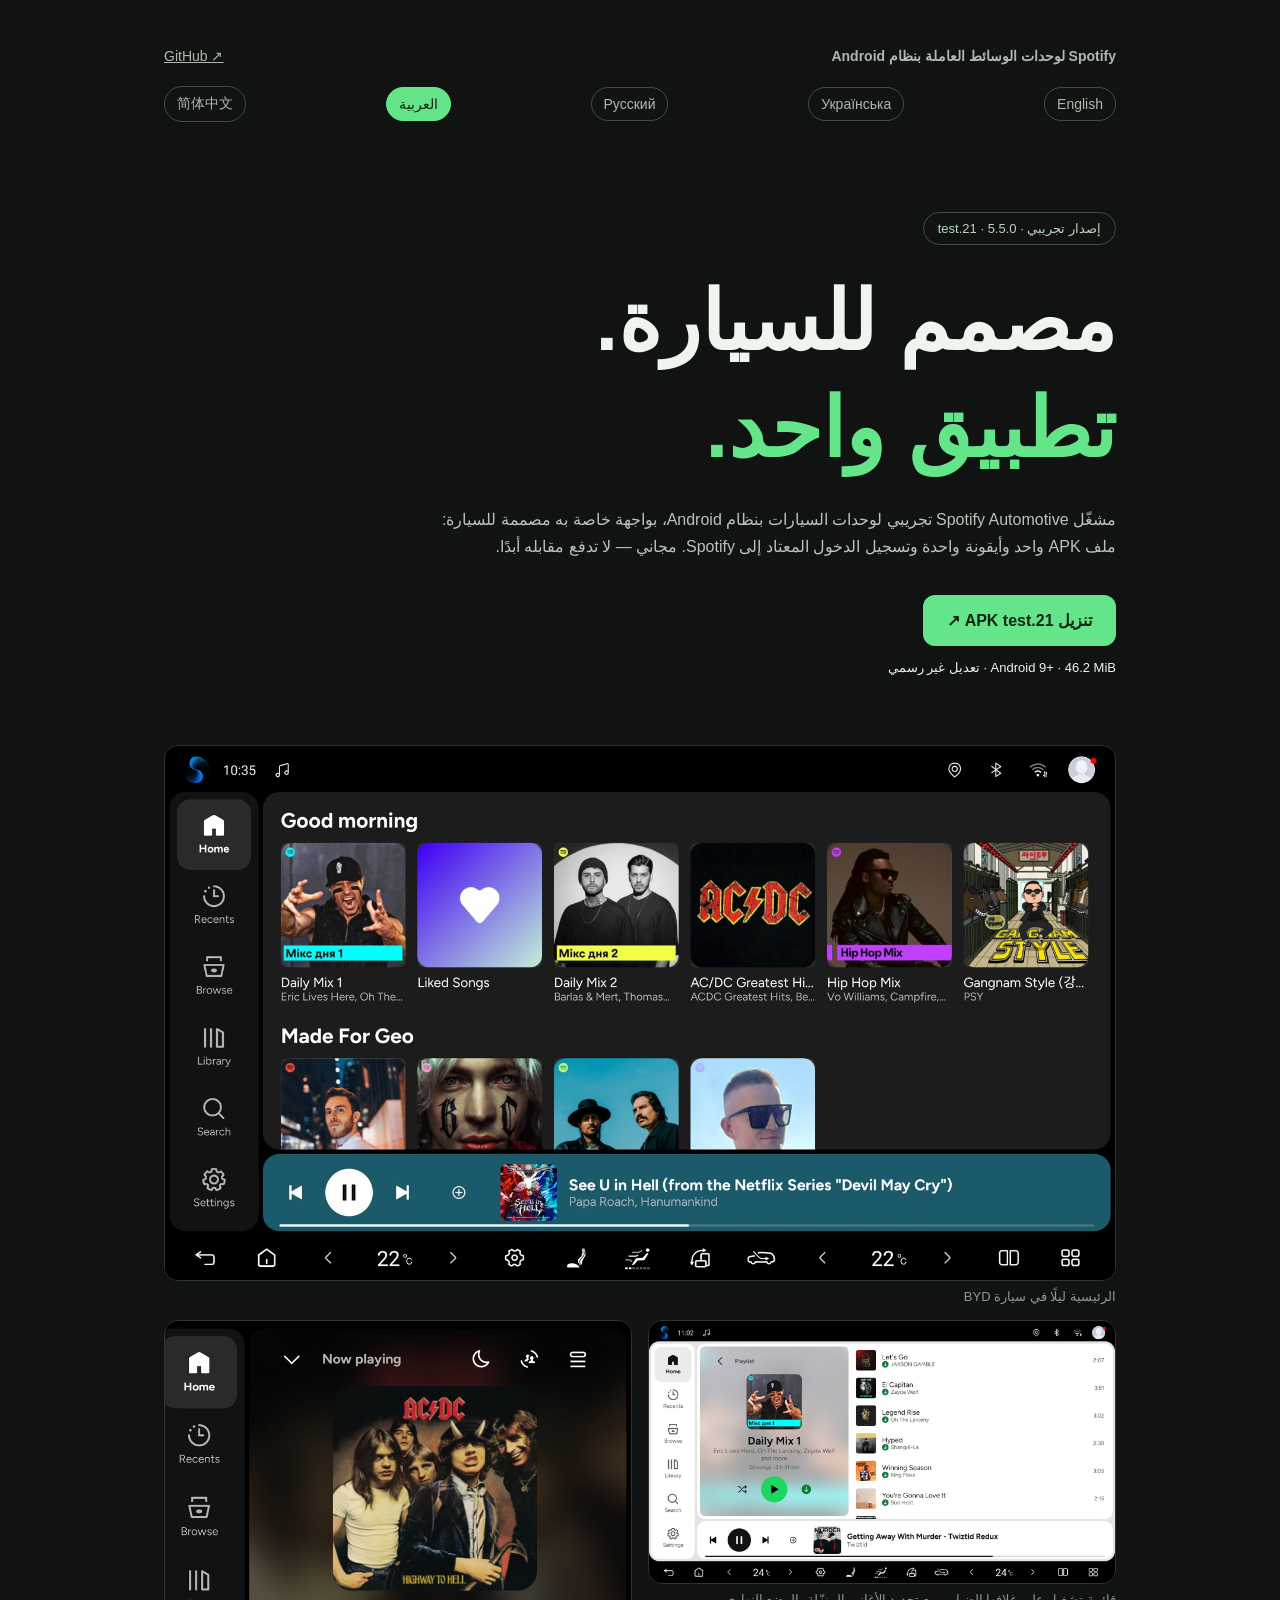
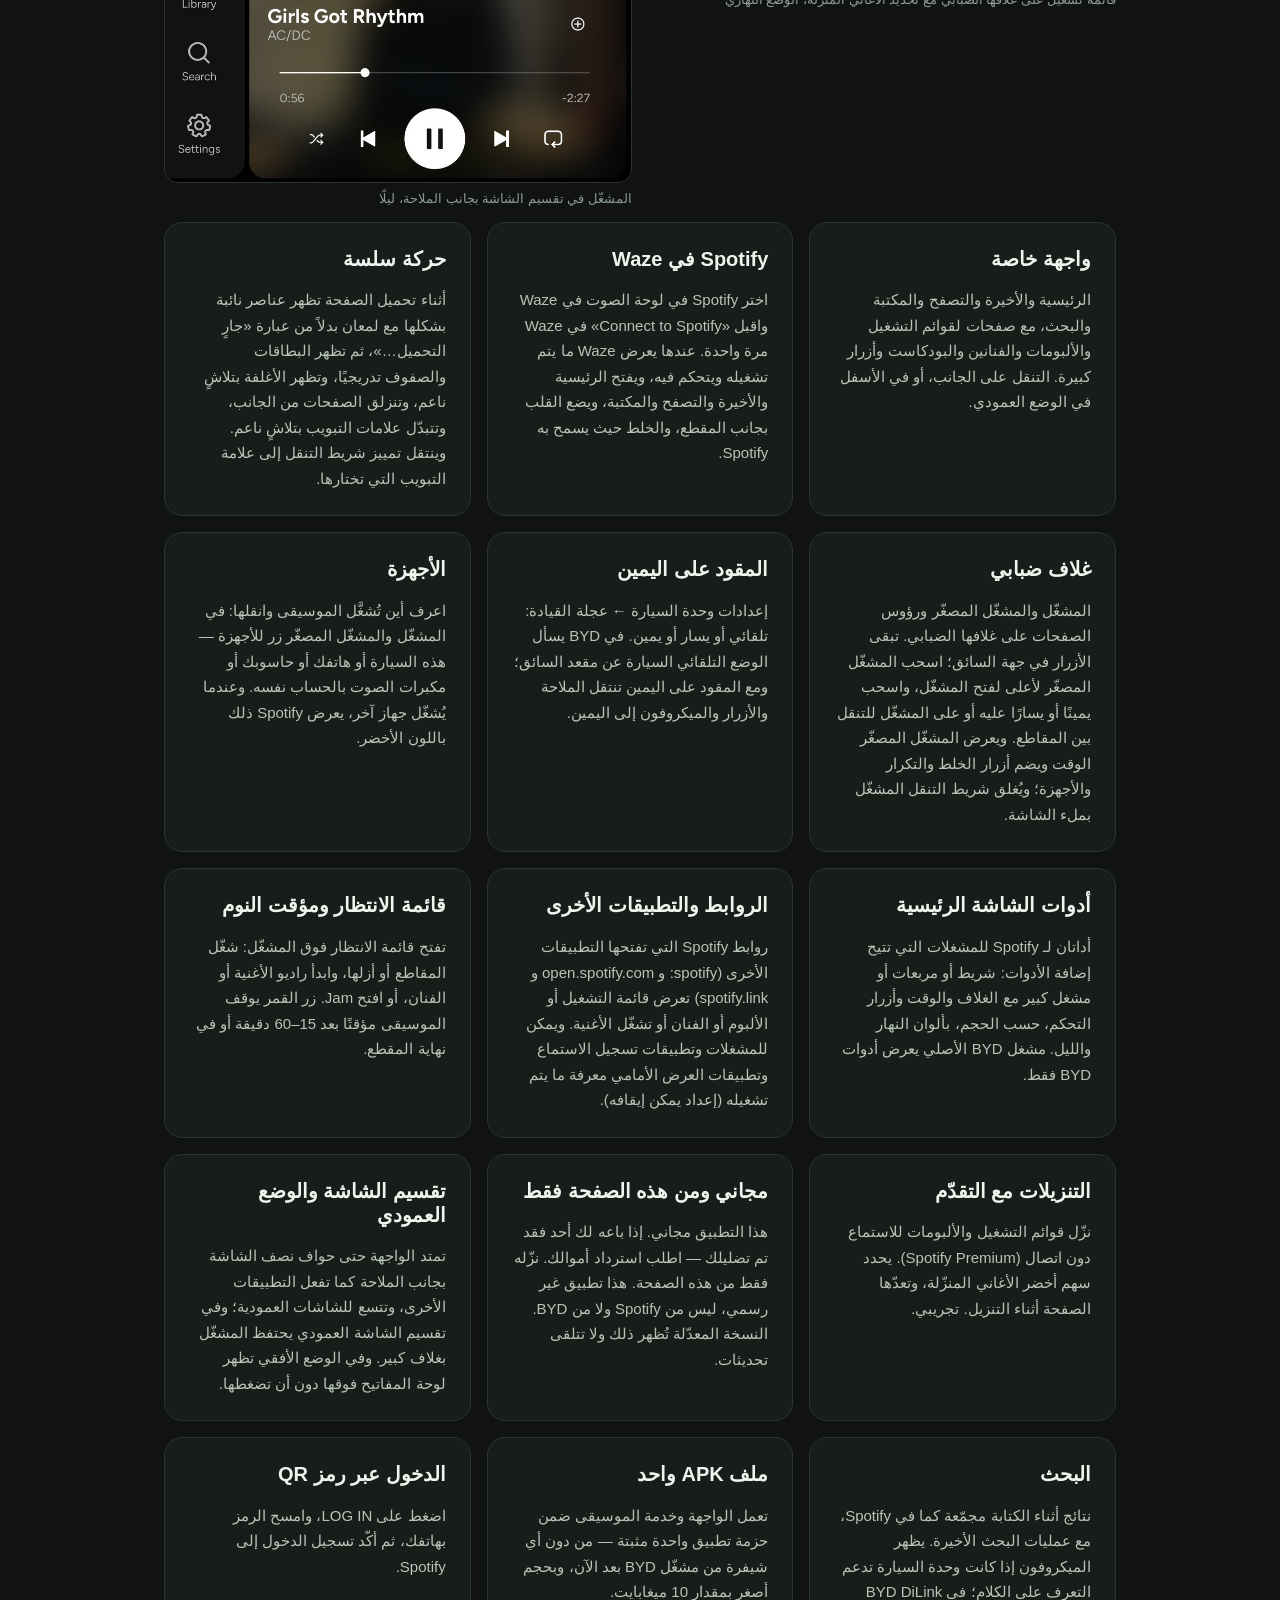
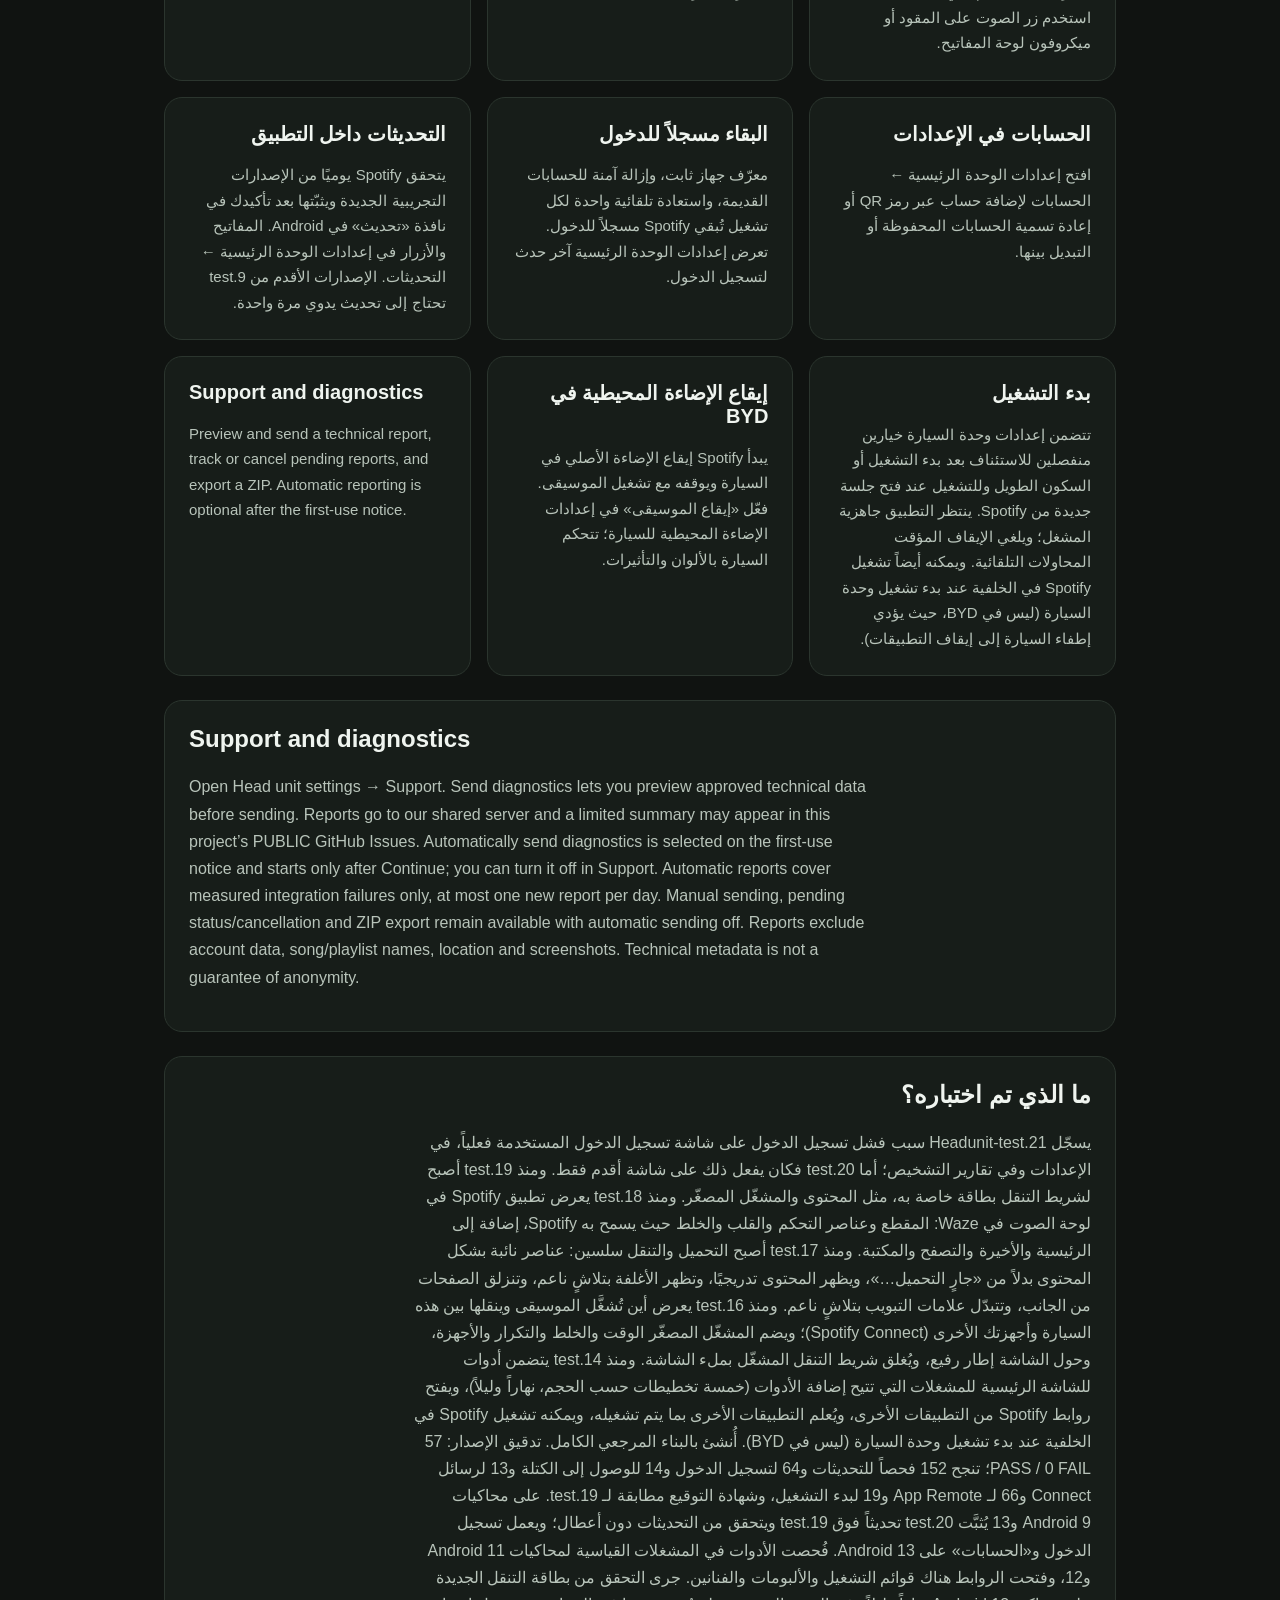
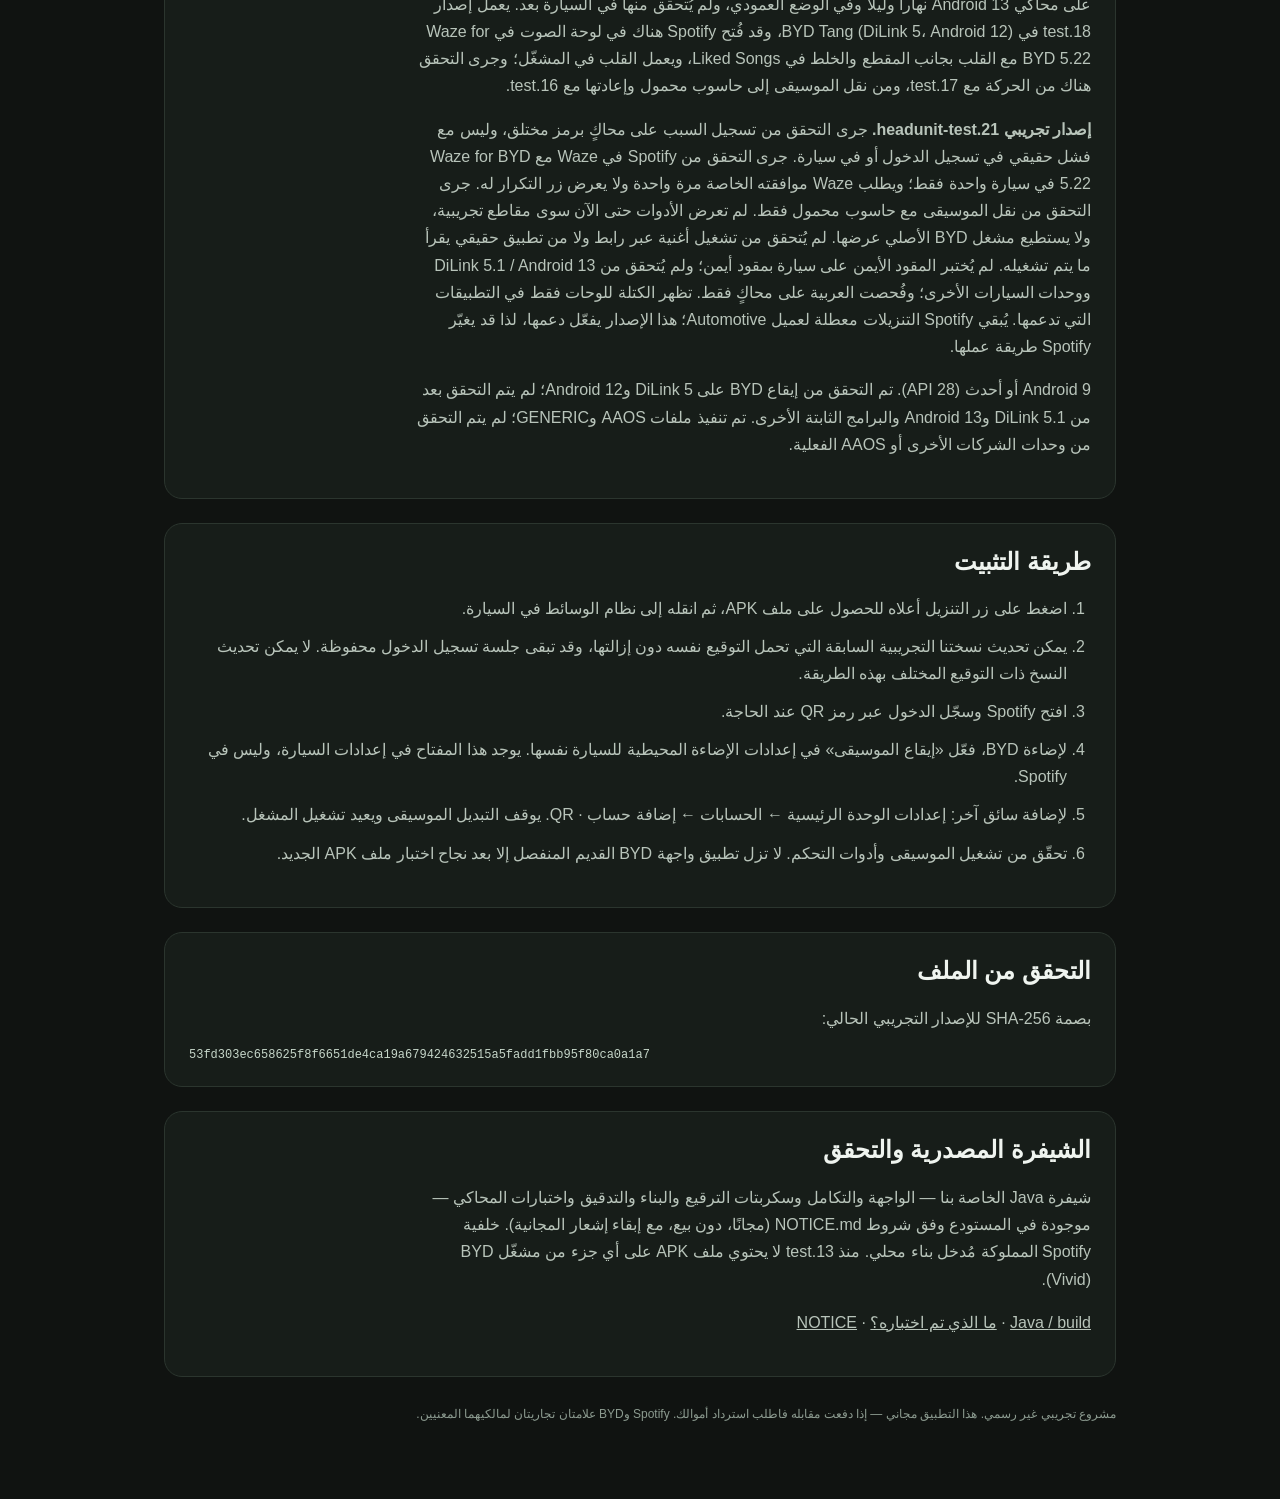
==== commit b00365d7: "Prepare the test.21 download page and release records Also correct the test.20 records: its sign-in " ====
--- a/docs/ar/index.html
+++ b/docs/ar/index.html
@@ -17,18 +17,18 @@
 <body><main>
 <nav><strong>Spotify لوحدات الوسائط العاملة بنظام Android</strong><a href="https://github.com/romanchukg-cloud/spotify-android-head-units" dir="ltr">GitHub ↗</a></nav>
 <nav class="language-switch" aria-label="اللغة"><a lang="en" hreflang="en" dir="auto" href="../">English</a><a lang="uk" hreflang="uk" dir="auto" href="../uk/">Українська</a><a lang="ru" hreflang="ru" dir="auto" href="../ru/">Русский</a><a lang="ar" hreflang="ar" dir="auto" href="../ar/" aria-current="page">العربية</a><a lang="zh-Hans" hreflang="zh-Hans" dir="auto" href="../zh-Hans/">简体中文</a></nav>
-<header><div class="badge">إصدار تجريبي · 5.5.0 · test.20</div>
+<header><div class="badge">إصدار تجريبي · 5.5.0 · test.21</div>
 <h1>مصمم للسيارة.<br><span>تطبيق واحد.</span></h1>
 <p>مشغّل Spotify Automotive تجريبي لوحدات السيارات بنظام Android، بواجهة خاصة به مصممة للسيارة: ملف APK واحد وأيقونة واحدة وتسجيل الدخول المعتاد إلى Spotify. مجاني — لا تدفع مقابله أبدًا.</p>
-<a class="button" href="https://github.com/romanchukg-cloud/spotify-android-head-units/releases/download/v5.5.0-headunit-test.20/Spotify-5.5.0-HeadUnit-test.20.apk" download="Spotify-5.5.0-HeadUnit-test.20.apk">تنزيل APK test.20 ↗</a>
+<a class="button" href="https://github.com/romanchukg-cloud/spotify-android-head-units/releases/download/v5.5.0-headunit-test.21/Spotify-5.5.0-HeadUnit-test.21.apk" download="Spotify-5.5.0-HeadUnit-test.21.apk">تنزيل APK test.21 ↗</a>
 <div class="meta">Android 9+ · 46.2 MiB · تعديل غير رسمي</div></header>
 <div class="shots"><figure><img src="../screens/car-home-night.jpg" width="1600" height="900" alt="الرئيسية ليلًا في سيارة BYD" loading="lazy"><figcaption>الرئيسية ليلًا في سيارة BYD</figcaption></figure><figure><img src="../screens/car-playlist-day.jpg" width="1600" height="900" alt="قائمة تشغيل على غلافها الضبابي مع تحديد الأغاني المنزّلة، الوضع النهاري" loading="lazy"><figcaption>قائمة تشغيل على غلافها الضبابي مع تحديد الأغاني المنزّلة، الوضع النهاري</figcaption></figure><figure><img src="../screens/car-player-split-night.jpg" width="900" height="890" alt="المشغّل في تقسيم الشاشة بجانب الملاحة، ليلًا" loading="lazy"><figcaption>المشغّل في تقسيم الشاشة بجانب الملاحة، ليلًا</figcaption></figure></div>
 <div class="grid"><article class="card"><h2>واجهة خاصة</h2><p>الرئيسية والأخيرة والتصفح والمكتبة والبحث، مع صفحات لقوائم التشغيل والألبومات والفنانين والبودكاست وأزرار كبيرة. التنقل على الجانب، أو في الأسفل في الوضع العمودي.</p></article><article class="card"><h2>Spotify في Waze</h2><p>اختر Spotify في لوحة الصوت في Waze واقبل «Connect to Spotify» في Waze مرة واحدة. عندها يعرض Waze ما يتم تشغيله ويتحكم فيه، ويفتح الرئيسية والأخيرة والتصفح والمكتبة، ويضع القلب بجانب المقطع، والخلط حيث يسمح به Spotify.</p></article><article class="card"><h2>حركة سلسة</h2><p>أثناء تحميل الصفحة تظهر عناصر نائبة بشكلها مع لمعان بدلاً من عبارة «جارٍ التحميل…»، ثم تظهر البطاقات والصفوف تدريجيًا، وتظهر الأغلفة بتلاشٍ ناعم، وتنزلق الصفحات من الجانب، وتتبدّل علامات التبويب بتلاشٍ ناعم. وينتقل تمييز شريط التنقل إلى علامة التبويب التي تختارها.</p></article><article class="card"><h2>غلاف ضبابي</h2><p>المشغّل والمشغّل المصغّر ورؤوس الصفحات على غلافها الضبابي. تبقى الأزرار في جهة السائق؛ اسحب المشغّل المصغّر لأعلى لفتح المشغّل، واسحب يمينًا أو يسارًا عليه أو على المشغّل للتنقل بين المقاطع. ويعرض المشغّل المصغّر الوقت ويضم أزرار الخلط والتكرار والأجهزة؛ ويُغلق شريط التنقل المشغّل بملء الشاشة.</p></article><article class="card"><h2>المقود على اليمين</h2><p>إعدادات وحدة السيارة ← عجلة القيادة: تلقائي أو يسار أو يمين. في BYD يسأل الوضع التلقائي السيارة عن مقعد السائق؛ ومع المقود على اليمين تنتقل الملاحة والأزرار والميكروفون إلى اليمين.</p></article><article class="card"><h2>الأجهزة</h2><p>اعرف أين تُشغَّل الموسيقى وانقلها: في المشغّل والمشغّل المصغّر زر للأجهزة — هذه السيارة أو هاتفك أو حاسوبك أو مكبرات الصوت بالحساب نفسه. وعندما يُشغّل جهاز آخر، يعرض Spotify ذلك باللون الأخضر.</p></article><article class="card"><h2>أدوات الشاشة الرئيسية</h2><p>أداتان لـ Spotify للمشغلات التي تتيح إضافة الأدوات: شريط أو مربعات أو مشغل كبير مع الغلاف والوقت وأزرار التحكم، حسب الحجم، بألوان النهار والليل. مشغل BYD الأصلي يعرض أدوات BYD فقط.</p></article><article class="card"><h2>الروابط والتطبيقات الأخرى</h2><p>روابط Spotify التي تفتحها التطبيقات الأخرى (spotify: و open.spotify.com و spotify.link) تعرض قائمة التشغيل أو الألبوم أو الفنان أو تشغّل الأغنية. ويمكن للمشغلات وتطبيقات تسجيل الاستماع وتطبيقات العرض الأمامي معرفة ما يتم تشغيله (إعداد يمكن إيقافه).</p></article><article class="card"><h2>قائمة الانتظار ومؤقت النوم</h2><p>تفتح قائمة الانتظار فوق المشغّل: شغّل المقاطع أو أزلها، وابدأ راديو الأغنية أو الفنان، أو افتح Jam. زر القمر يوقف الموسيقى مؤقتًا بعد 15–60 دقيقة أو في نهاية المقطع.</p></article><article class="card"><h2>التنزيلات مع التقدّم</h2><p>نزّل قوائم التشغيل والألبومات للاستماع دون اتصال (Spotify Premium). يحدد سهم أخضر الأغاني المنزّلة، وتعدّها الصفحة أثناء التنزيل. تجريبي.</p></article><article class="card"><h2>مجاني ومن هذه الصفحة فقط</h2><p>هذا التطبيق مجاني. إذا باعه لك أحد فقد تم تضليلك — اطلب استرداد أموالك. نزّله فقط من هذه الصفحة. هذا تطبيق غير رسمي، ليس من Spotify ولا من BYD. النسخة المعدّلة تُظهر ذلك ولا تتلقى تحديثات.</p></article><article class="card"><h2>تقسيم الشاشة والوضع العمودي</h2><p>تمتد الواجهة حتى حواف نصف الشاشة بجانب الملاحة كما تفعل التطبيقات الأخرى، وتتسع للشاشات العمودية؛ وفي تقسيم الشاشة العمودي يحتفظ المشغّل بغلاف كبير. وفي الوضع الأفقي تظهر لوحة المفاتيح فوقها دون أن تضغطها.</p></article><article class="card"><h2>البحث</h2><p>نتائج أثناء الكتابة مجمّعة كما في Spotify، مع عمليات البحث الأخيرة. يظهر الميكروفون إذا كانت وحدة السيارة تدعم التعرف على الكلام؛ في BYD DiLink استخدم زر الصوت على المقود أو ميكروفون لوحة المفاتيح.</p></article><article class="card"><h2>ملف APK واحد</h2><p>تعمل الواجهة وخدمة الموسيقى ضمن حزمة تطبيق واحدة مثبتة — من دون أي شيفرة من مشغّل BYD بعد الآن، وبحجم أصغر بمقدار 10 ميغابايت.</p></article><article class="card"><h2>الدخول عبر رمز QR</h2><p>اضغط على LOG IN، وامسح الرمز بهاتفك، ثم أكّد تسجيل الدخول إلى Spotify.</p></article><article class="card"><h2>الحسابات في الإعدادات</h2><p>افتح إعدادات الوحدة الرئيسية ← الحسابات لإضافة حساب عبر رمز QR أو إعادة تسمية الحسابات المحفوظة أو التبديل بينها.</p></article><article class="card"><h2>البقاء مسجلاً للدخول</h2><p>معرّف جهاز ثابت، وإزالة آمنة للحسابات القديمة، واستعادة تلقائية واحدة لكل تشغيل تُبقي Spotify مسجلاً للدخول. تعرض إعدادات الوحدة الرئيسية آخر حدث لتسجيل الدخول.</p></article><article class="card"><h2>التحديثات داخل التطبيق</h2><p>يتحقق Spotify يوميًا من الإصدارات التجريبية الجديدة ويثبّتها بعد تأكيدك في نافذة «تحديث» في Android. المفاتيح والأزرار في إعدادات الوحدة الرئيسية ← التحديثات. الإصدارات الأقدم من test.9 تحتاج إلى تحديث يدوي مرة واحدة.</p></article><article class="card"><h2>بدء التشغيل</h2><p>تتضمن إعدادات وحدة السيارة خيارين منفصلين للاستئناف بعد بدء التشغيل أو السكون الطويل وللتشغيل عند فتح جلسة جديدة من Spotify. ينتظر التطبيق جاهزية المشغل؛ ويلغي الإيقاف المؤقت المحاولات التلقائية. ويمكنه أيضاً تشغيل Spotify في الخلفية عند بدء تشغيل وحدة السيارة (ليس في BYD، حيث يؤدي إطفاء السيارة إلى إيقاف التطبيقات).</p></article><article class="card"><h2>إيقاع الإضاءة المحيطية في BYD</h2><p>يبدأ Spotify إيقاع الإضاءة الأصلي في السيارة ويوقفه مع تشغيل الموسيقى. فعّل «إيقاع الموسيقى» في إعدادات الإضاءة المحيطية للسيارة؛ تتحكم السيارة بالألوان والتأثيرات.</p></article><article class="card" lang="en" dir="ltr"><h2>Support and diagnostics</h2><p>Preview and send a technical report, track or cancel pending reports, and export a ZIP. Automatic reporting is optional after the first-use notice.</p></article></div>
 <section lang="en" dir="ltr"><h2>Support and diagnostics</h2><p>Open Head unit settings → Support. Send diagnostics lets you preview approved technical data before sending. Reports go to our shared server and a limited summary may appear in this project’s PUBLIC GitHub Issues. Automatically send diagnostics is selected on the first-use notice and starts only after Continue; you can turn it off in Support. Automatic reports cover measured integration failures only, at most one new report per day. Manual sending, pending status/cancellation and ZIP export remain available with automatic sending off. Reports exclude account data, song/playlist names, location and screenshots. Technical metadata is not a guarantee of anonymity.</p></section>
-<section><h2>ما الذي تم اختباره؟</h2><p>يسجّل Headunit-test.20 سبب فشل تسجيل الدخول، في الإعدادات وفي تقارير التشخيص. ومنذ test.19 أصبح لشريط التنقل بطاقة خاصة به، مثل المحتوى والمشغّل المصغّر. ومنذ test.18 يعرض تطبيق Spotify في لوحة الصوت في Waze: المقطع وعناصر التحكم والقلب والخلط حيث يسمح به Spotify، إضافة إلى الرئيسية والأخيرة والتصفح والمكتبة. ومنذ test.17 أصبح التحميل والتنقل سلسين: عناصر نائبة بشكل المحتوى بدلاً من «جارٍ التحميل…»، ويظهر المحتوى تدريجيًا، وتظهر الأغلفة بتلاشٍ ناعم، وتنزلق الصفحات من الجانب، وتتبدّل علامات التبويب بتلاشٍ ناعم. ومنذ test.16 يعرض أين تُشغَّل الموسيقى وينقلها بين هذه السيارة وأجهزتك الأخرى (Spotify Connect)؛ ويضم المشغّل المصغّر الوقت والخلط والتكرار والأجهزة، وحول الشاشة إطار رفيع، ويُغلق شريط التنقل المشغّل بملء الشاشة. ومنذ test.14 يتضمن أدوات للشاشة الرئيسية للمشغلات التي تتيح إضافة الأدوات (خمسة تخطيطات حسب الحجم، نهاراً وليلاً)، ويفتح روابط Spotify من التطبيقات الأخرى، ويُعلم التطبيقات الأخرى بما يتم تشغيله، ويمكنه تشغيل Spotify في الخلفية عند بدء تشغيل وحدة السيارة (ليس في BYD). أُنشئ بالبناء المرجعي الكامل. تدقيق الإصدار: 57 PASS / 0 FAIL؛ تنجح 152 فحصاً للتحديثات و64 لتسجيل الدخول و14 للوصول إلى الكتلة و13 لرسائل Connect و66 لـ App Remote و19 لبدء التشغيل، وشهادة التوقيع مطابقة لـ test.19. على محاكيات Android 9 و13 يُثبَّت test.20 تحديثاً فوق test.19 ويتحقق من التحديثات دون أعطال؛ ويعمل تسجيل الدخول و«الحسابات» على Android 13. فُحصت الأدوات في المشغلات القياسية لمحاكيات Android 11 و12، وفتحت الروابط هناك قوائم التشغيل والألبومات والفنانين. جرى التحقق من بطاقة التنقل الجديدة على محاكي Android 13 نهاراً وليلاً وفي الوضع العمودي، ولم يُتحقق منها في السيارة بعد. يعمل إصدار test.18 في BYD Tang (DiLink 5، Android 12)، وقد فُتح Spotify هناك في لوحة الصوت في Waze for BYD 5.22 مع القلب بجانب المقطع والخلط في Liked Songs، ويعمل القلب في المشغّل؛ وجرى التحقق هناك من الحركة مع test.17، ومن نقل الموسيقى إلى حاسوب محمول وإعادتها مع test.16.</p>
-<p><strong>إصدار تجريبي headunit-test.20.</strong> لم يُشاهَد تسجيل السبب بعد مع فشل حقيقي في تسجيل الدخول، ولم يُكرَّر تسجيل الدخول الناجح على هذا الإصدار بعد. جرى التحقق من Spotify في Waze مع Waze for BYD 5.22 في سيارة واحدة فقط؛ ويطلب Waze موافقته الخاصة مرة واحدة ولا يعرض زر التكرار له. جرى التحقق من نقل الموسيقى مع حاسوب محمول فقط. لم تعرض الأدوات حتى الآن سوى مقاطع تجريبية، ولا يستطيع مشغل BYD الأصلي عرضها. لم يُتحقق من تشغيل أغنية عبر رابط ولا من تطبيق حقيقي يقرأ ما يتم تشغيله. لم يُختبر المقود الأيمن على سيارة بمقود أيمن؛ ولم يُتحقق من DiLink 5.1 / Android 13 ووحدات السيارات الأخرى؛ وفُحصت العربية على محاكٍ فقط. تظهر الكتلة للوحات فقط في التطبيقات التي تدعمها. يُبقي Spotify التنزيلات معطلة لعميل Automotive؛ هذا الإصدار يفعّل دعمها، لذا قد يغيّر Spotify طريقة عملها.</p><p>Android 9 أو أحدث (API 28). تم التحقق من إيقاع BYD على DiLink 5 وAndroid 12؛ لم يتم التحقق بعد من DiLink 5.1 وAndroid 13 والبرامج الثابتة الأخرى. تم تنفيذ ملفات AAOS وGENERIC؛ لم يتم التحقق من وحدات الشركات الأخرى أو AAOS الفعلية.</p></section>
+<section><h2>ما الذي تم اختباره؟</h2><p>يسجّل Headunit-test.21 سبب فشل تسجيل الدخول على شاشة تسجيل الدخول المستخدمة فعلياً، في الإعدادات وفي تقارير التشخيص؛ أما test.20 فكان يفعل ذلك على شاشة أقدم فقط. ومنذ test.19 أصبح لشريط التنقل بطاقة خاصة به، مثل المحتوى والمشغّل المصغّر. ومنذ test.18 يعرض تطبيق Spotify في لوحة الصوت في Waze: المقطع وعناصر التحكم والقلب والخلط حيث يسمح به Spotify، إضافة إلى الرئيسية والأخيرة والتصفح والمكتبة. ومنذ test.17 أصبح التحميل والتنقل سلسين: عناصر نائبة بشكل المحتوى بدلاً من «جارٍ التحميل…»، ويظهر المحتوى تدريجيًا، وتظهر الأغلفة بتلاشٍ ناعم، وتنزلق الصفحات من الجانب، وتتبدّل علامات التبويب بتلاشٍ ناعم. ومنذ test.16 يعرض أين تُشغَّل الموسيقى وينقلها بين هذه السيارة وأجهزتك الأخرى (Spotify Connect)؛ ويضم المشغّل المصغّر الوقت والخلط والتكرار والأجهزة، وحول الشاشة إطار رفيع، ويُغلق شريط التنقل المشغّل بملء الشاشة. ومنذ test.14 يتضمن أدوات للشاشة الرئيسية للمشغلات التي تتيح إضافة الأدوات (خمسة تخطيطات حسب الحجم، نهاراً وليلاً)، ويفتح روابط Spotify من التطبيقات الأخرى، ويُعلم التطبيقات الأخرى بما يتم تشغيله، ويمكنه تشغيل Spotify في الخلفية عند بدء تشغيل وحدة السيارة (ليس في BYD). أُنشئ بالبناء المرجعي الكامل. تدقيق الإصدار: 57 PASS / 0 FAIL؛ تنجح 152 فحصاً للتحديثات و64 لتسجيل الدخول و14 للوصول إلى الكتلة و13 لرسائل Connect و66 لـ App Remote و19 لبدء التشغيل، وشهادة التوقيع مطابقة لـ test.19. على محاكيات Android 9 و13 يُثبَّت test.20 تحديثاً فوق test.19 ويتحقق من التحديثات دون أعطال؛ ويعمل تسجيل الدخول و«الحسابات» على Android 13. فُحصت الأدوات في المشغلات القياسية لمحاكيات Android 11 و12، وفتحت الروابط هناك قوائم التشغيل والألبومات والفنانين. جرى التحقق من بطاقة التنقل الجديدة على محاكي Android 13 نهاراً وليلاً وفي الوضع العمودي، ولم يُتحقق منها في السيارة بعد. يعمل إصدار test.18 في BYD Tang (DiLink 5، Android 12)، وقد فُتح Spotify هناك في لوحة الصوت في Waze for BYD 5.22 مع القلب بجانب المقطع والخلط في Liked Songs، ويعمل القلب في المشغّل؛ وجرى التحقق هناك من الحركة مع test.17، ومن نقل الموسيقى إلى حاسوب محمول وإعادتها مع test.16.</p>
+<p><strong>إصدار تجريبي headunit-test.21.</strong> جرى التحقق من تسجيل السبب على محاكٍ برمز مختلق، وليس مع فشل حقيقي في تسجيل الدخول أو في سيارة. جرى التحقق من Spotify في Waze مع Waze for BYD 5.22 في سيارة واحدة فقط؛ ويطلب Waze موافقته الخاصة مرة واحدة ولا يعرض زر التكرار له. جرى التحقق من نقل الموسيقى مع حاسوب محمول فقط. لم تعرض الأدوات حتى الآن سوى مقاطع تجريبية، ولا يستطيع مشغل BYD الأصلي عرضها. لم يُتحقق من تشغيل أغنية عبر رابط ولا من تطبيق حقيقي يقرأ ما يتم تشغيله. لم يُختبر المقود الأيمن على سيارة بمقود أيمن؛ ولم يُتحقق من DiLink 5.1 / Android 13 ووحدات السيارات الأخرى؛ وفُحصت العربية على محاكٍ فقط. تظهر الكتلة للوحات فقط في التطبيقات التي تدعمها. يُبقي Spotify التنزيلات معطلة لعميل Automotive؛ هذا الإصدار يفعّل دعمها، لذا قد يغيّر Spotify طريقة عملها.</p><p>Android 9 أو أحدث (API 28). تم التحقق من إيقاع BYD على DiLink 5 وAndroid 12؛ لم يتم التحقق بعد من DiLink 5.1 وAndroid 13 والبرامج الثابتة الأخرى. تم تنفيذ ملفات AAOS وGENERIC؛ لم يتم التحقق من وحدات الشركات الأخرى أو AAOS الفعلية.</p></section>
 <section><h2>طريقة التثبيت</h2><ol><li>اضغط على زر التنزيل أعلاه للحصول على ملف APK، ثم انقله إلى نظام الوسائط في السيارة.</li><li>يمكن تحديث نسختنا التجريبية السابقة التي تحمل التوقيع نفسه دون إزالتها، وقد تبقى جلسة تسجيل الدخول محفوظة. لا يمكن تحديث النسخ ذات التوقيع المختلف بهذه الطريقة.</li><li>افتح Spotify وسجّل الدخول عبر رمز QR عند الحاجة.</li><li>لإضاءة BYD، فعّل «إيقاع الموسيقى» في إعدادات الإضاءة المحيطية للسيارة نفسها. يوجد هذا المفتاح في إعدادات السيارة، وليس في Spotify.</li><li>لإضافة سائق آخر: إعدادات الوحدة الرئيسية ← الحسابات ← إضافة حساب · QR. يوقف التبديل الموسيقى ويعيد تشغيل المشغل.</li><li>تحقّق من تشغيل الموسيقى وأدوات التحكم. لا تزل تطبيق واجهة BYD القديم المنفصل إلا بعد نجاح اختبار ملف APK الجديد.</li></ol></section>
-<section><h2>التحقق من الملف</h2><p>بصمة SHA-256 للإصدار التجريبي الحالي:</p><code dir="ltr">29bab616a4f690f63db7d50c5e15bbb826cafd2e30d6bfc31839b6e51b567691</code></section>
-<section><h2>الشيفرة المصدرية والتحقق</h2><p>شيفرة Java الخاصة بنا — الواجهة والتكامل وسكربتات الترقيع والبناء والتدقيق واختبارات المحاكي — موجودة في المستودع وفق شروط NOTICE.md (مجانًا، دون بيع، مع إبقاء إشعار المجانية). خلفية Spotify المملوكة مُدخل بناء محلي. منذ test.13 لا يحتوي ملف APK على أي جزء من مشغّل BYD (Vivid).</p><p><a href="https://github.com/romanchukg-cloud/spotify-android-head-units/tree/main/adapter">Java / build</a> · <a href="https://github.com/romanchukg-cloud/spotify-android-head-units/blob/main/reports/headunit-test.20.md">ما الذي تم اختباره؟</a> · <a href="https://github.com/romanchukg-cloud/spotify-android-head-units/blob/main/NOTICE.md" dir="ltr">NOTICE</a></p></section>
+<section><h2>التحقق من الملف</h2><p>بصمة SHA-256 للإصدار التجريبي الحالي:</p><code dir="ltr">53fd303ec658625f8f6651de4ca19a679424632515a5fadd1fbb95f80ca0a1a7</code></section>
+<section><h2>الشيفرة المصدرية والتحقق</h2><p>شيفرة Java الخاصة بنا — الواجهة والتكامل وسكربتات الترقيع والبناء والتدقيق واختبارات المحاكي — موجودة في المستودع وفق شروط NOTICE.md (مجانًا، دون بيع، مع إبقاء إشعار المجانية). خلفية Spotify المملوكة مُدخل بناء محلي. منذ test.13 لا يحتوي ملف APK على أي جزء من مشغّل BYD (Vivid).</p><p><a href="https://github.com/romanchukg-cloud/spotify-android-head-units/tree/main/adapter">Java / build</a> · <a href="https://github.com/romanchukg-cloud/spotify-android-head-units/blob/main/reports/headunit-test.21.md">ما الذي تم اختباره؟</a> · <a href="https://github.com/romanchukg-cloud/spotify-android-head-units/blob/main/NOTICE.md" dir="ltr">NOTICE</a></p></section>
 <footer>مشروع تجريبي غير رسمي. هذا التطبيق مجاني — إذا دفعت مقابله فاطلب استرداد أموالك. Spotify وBYD علامتان تجاريتان لمالكيهما المعنيين.</footer>
 </main></body></html>
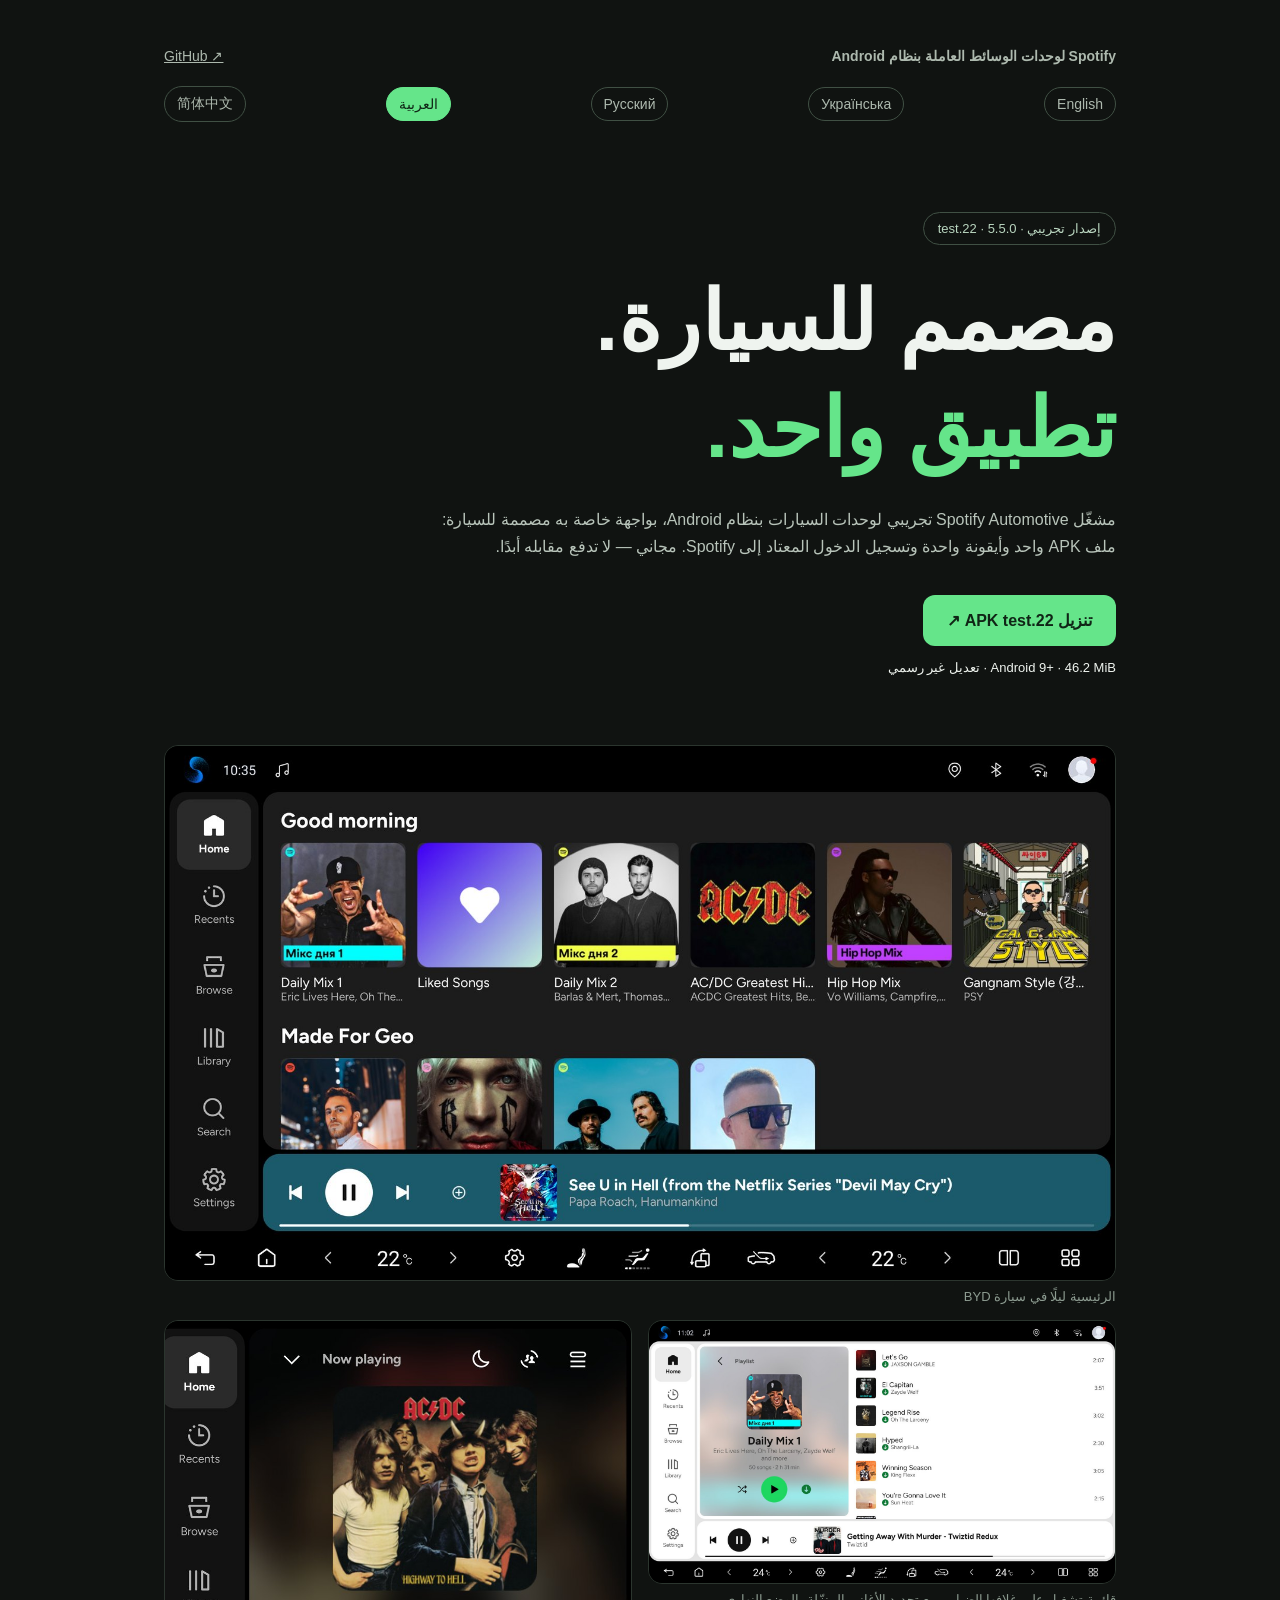
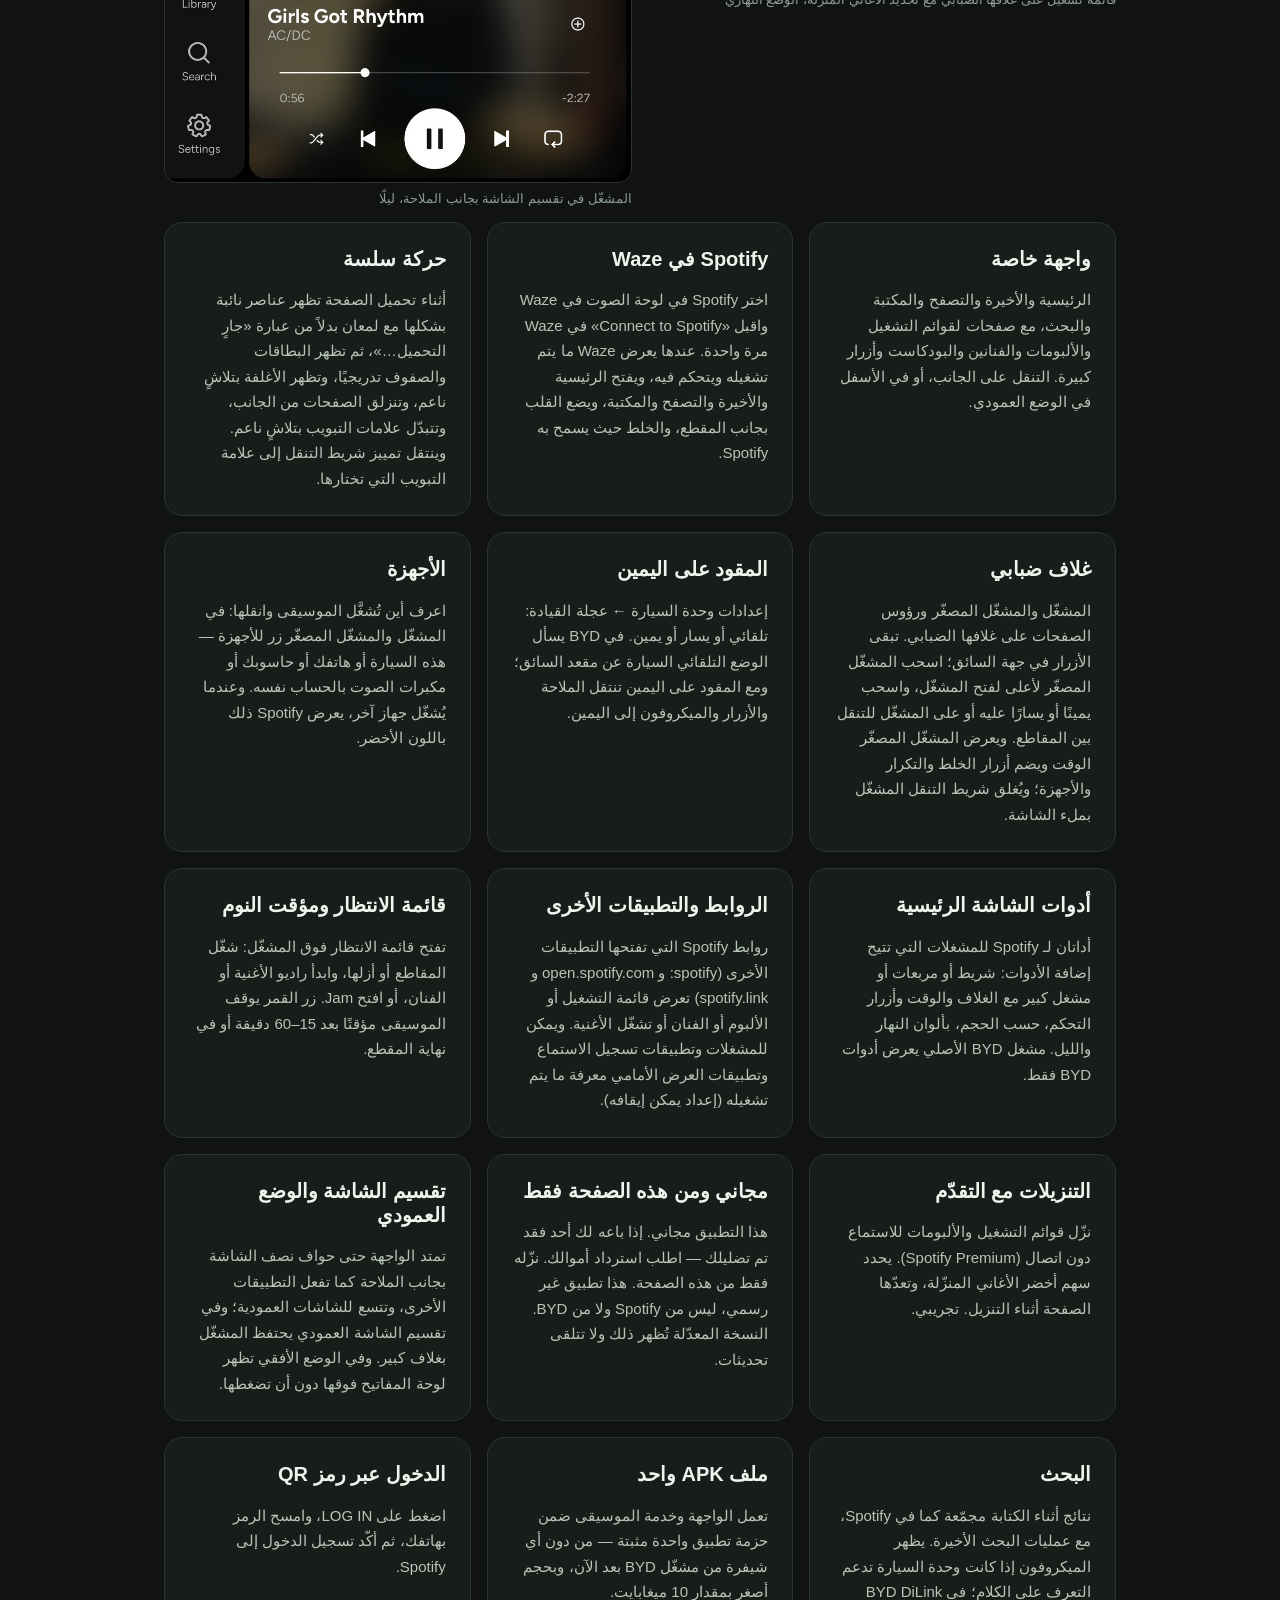
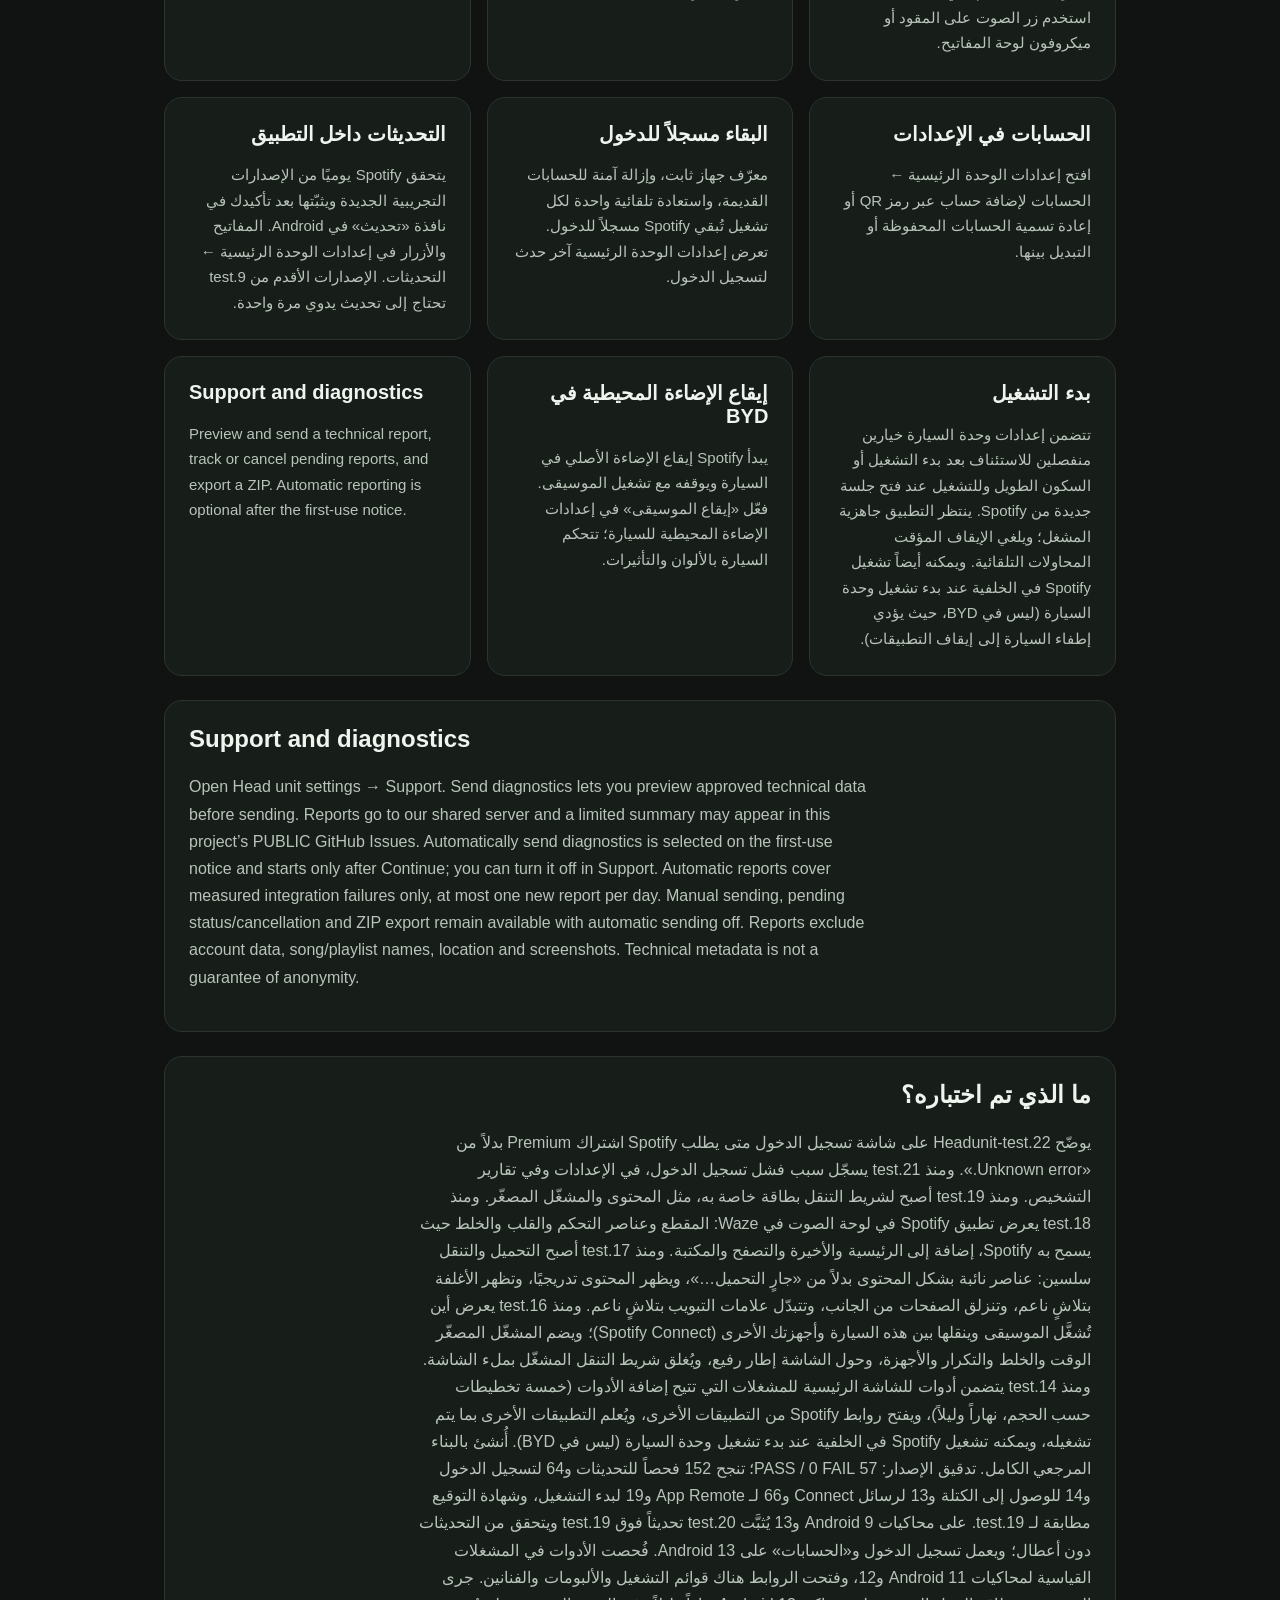
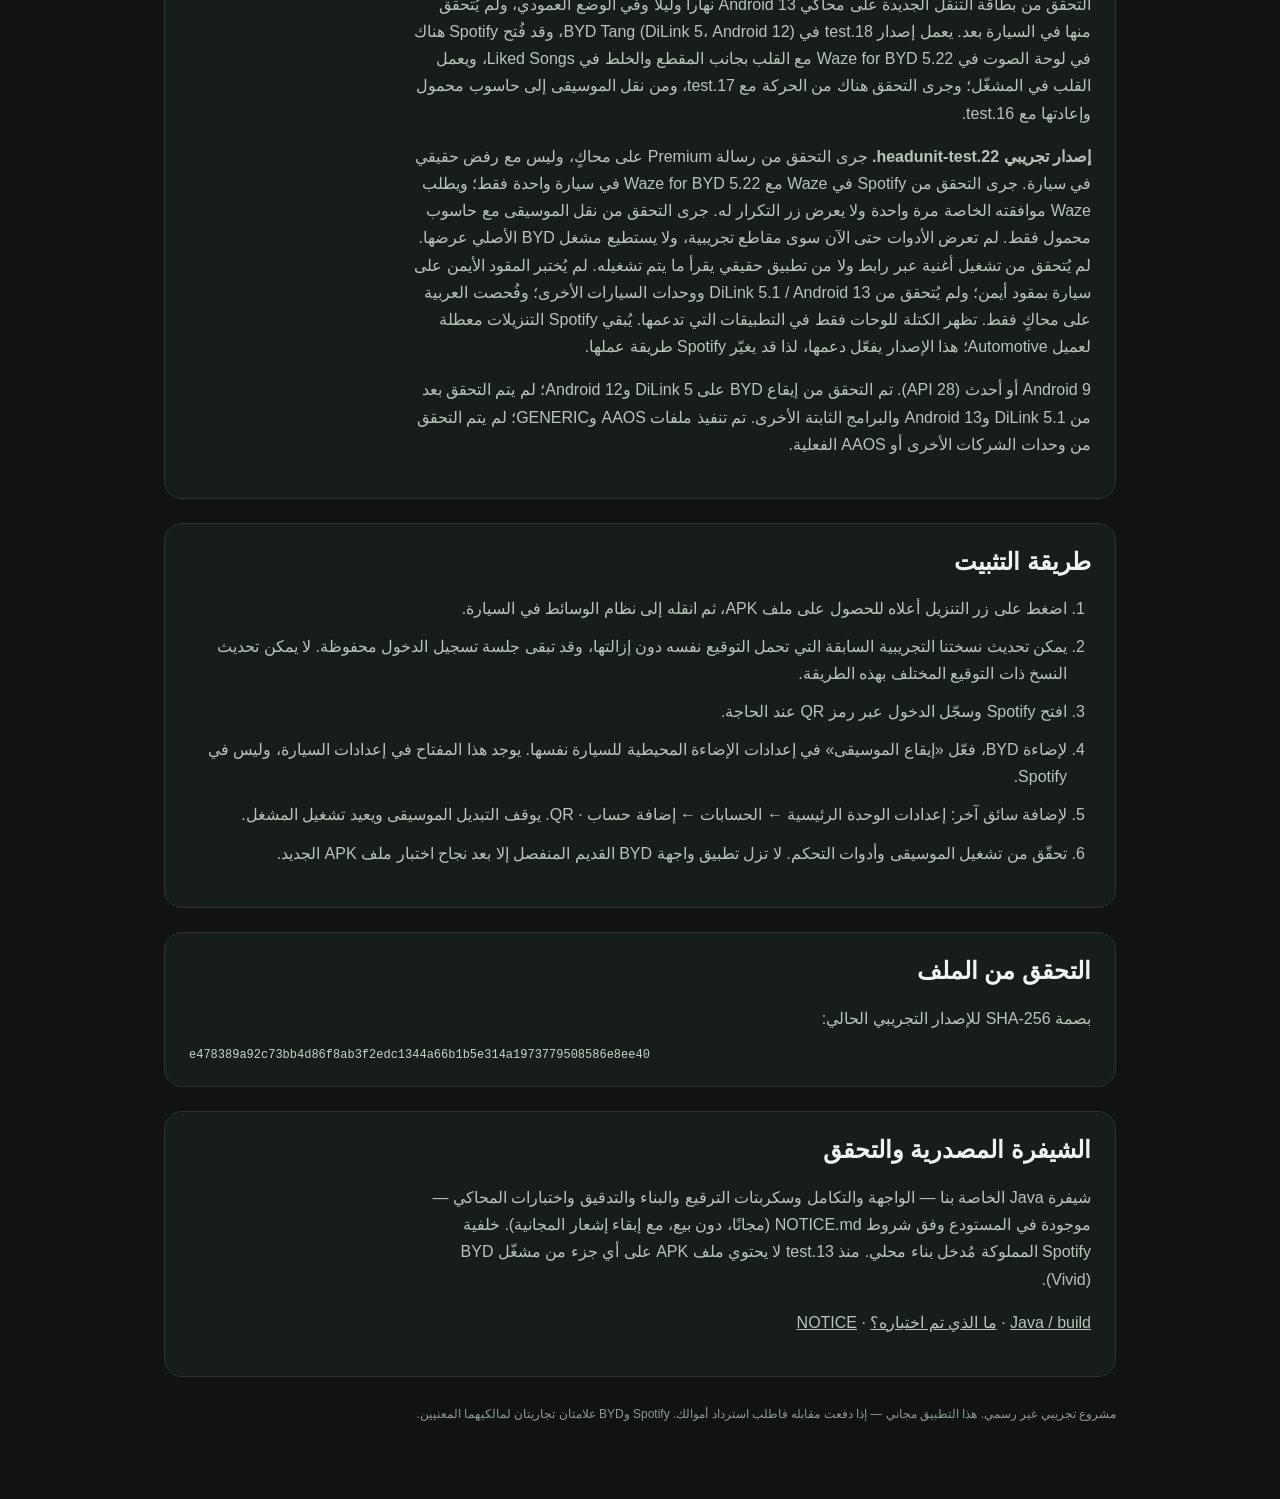
==== commit 22d0f464: "Prepare the test.22 download page and release records Co-Authored-By: Claude Opus 5.5 <noreply@anthr" ====
--- a/docs/ar/index.html
+++ b/docs/ar/index.html
@@ -17,18 +17,18 @@
 <body><main>
 <nav><strong>Spotify لوحدات الوسائط العاملة بنظام Android</strong><a href="https://github.com/romanchukg-cloud/spotify-android-head-units" dir="ltr">GitHub ↗</a></nav>
 <nav class="language-switch" aria-label="اللغة"><a lang="en" hreflang="en" dir="auto" href="../">English</a><a lang="uk" hreflang="uk" dir="auto" href="../uk/">Українська</a><a lang="ru" hreflang="ru" dir="auto" href="../ru/">Русский</a><a lang="ar" hreflang="ar" dir="auto" href="../ar/" aria-current="page">العربية</a><a lang="zh-Hans" hreflang="zh-Hans" dir="auto" href="../zh-Hans/">简体中文</a></nav>
-<header><div class="badge">إصدار تجريبي · 5.5.0 · test.21</div>
+<header><div class="badge">إصدار تجريبي · 5.5.0 · test.22</div>
 <h1>مصمم للسيارة.<br><span>تطبيق واحد.</span></h1>
 <p>مشغّل Spotify Automotive تجريبي لوحدات السيارات بنظام Android، بواجهة خاصة به مصممة للسيارة: ملف APK واحد وأيقونة واحدة وتسجيل الدخول المعتاد إلى Spotify. مجاني — لا تدفع مقابله أبدًا.</p>
-<a class="button" href="https://github.com/romanchukg-cloud/spotify-android-head-units/releases/download/v5.5.0-headunit-test.21/Spotify-5.5.0-HeadUnit-test.21.apk" download="Spotify-5.5.0-HeadUnit-test.21.apk">تنزيل APK test.21 ↗</a>
+<a class="button" href="https://github.com/romanchukg-cloud/spotify-android-head-units/releases/download/v5.5.0-headunit-test.22/Spotify-5.5.0-HeadUnit-test.22.apk" download="Spotify-5.5.0-HeadUnit-test.22.apk">تنزيل APK test.22 ↗</a>
 <div class="meta">Android 9+ · 46.2 MiB · تعديل غير رسمي</div></header>
 <div class="shots"><figure><img src="../screens/car-home-night.jpg" width="1600" height="900" alt="الرئيسية ليلًا في سيارة BYD" loading="lazy"><figcaption>الرئيسية ليلًا في سيارة BYD</figcaption></figure><figure><img src="../screens/car-playlist-day.jpg" width="1600" height="900" alt="قائمة تشغيل على غلافها الضبابي مع تحديد الأغاني المنزّلة، الوضع النهاري" loading="lazy"><figcaption>قائمة تشغيل على غلافها الضبابي مع تحديد الأغاني المنزّلة، الوضع النهاري</figcaption></figure><figure><img src="../screens/car-player-split-night.jpg" width="900" height="890" alt="المشغّل في تقسيم الشاشة بجانب الملاحة، ليلًا" loading="lazy"><figcaption>المشغّل في تقسيم الشاشة بجانب الملاحة، ليلًا</figcaption></figure></div>
 <div class="grid"><article class="card"><h2>واجهة خاصة</h2><p>الرئيسية والأخيرة والتصفح والمكتبة والبحث، مع صفحات لقوائم التشغيل والألبومات والفنانين والبودكاست وأزرار كبيرة. التنقل على الجانب، أو في الأسفل في الوضع العمودي.</p></article><article class="card"><h2>Spotify في Waze</h2><p>اختر Spotify في لوحة الصوت في Waze واقبل «Connect to Spotify» في Waze مرة واحدة. عندها يعرض Waze ما يتم تشغيله ويتحكم فيه، ويفتح الرئيسية والأخيرة والتصفح والمكتبة، ويضع القلب بجانب المقطع، والخلط حيث يسمح به Spotify.</p></article><article class="card"><h2>حركة سلسة</h2><p>أثناء تحميل الصفحة تظهر عناصر نائبة بشكلها مع لمعان بدلاً من عبارة «جارٍ التحميل…»، ثم تظهر البطاقات والصفوف تدريجيًا، وتظهر الأغلفة بتلاشٍ ناعم، وتنزلق الصفحات من الجانب، وتتبدّل علامات التبويب بتلاشٍ ناعم. وينتقل تمييز شريط التنقل إلى علامة التبويب التي تختارها.</p></article><article class="card"><h2>غلاف ضبابي</h2><p>المشغّل والمشغّل المصغّر ورؤوس الصفحات على غلافها الضبابي. تبقى الأزرار في جهة السائق؛ اسحب المشغّل المصغّر لأعلى لفتح المشغّل، واسحب يمينًا أو يسارًا عليه أو على المشغّل للتنقل بين المقاطع. ويعرض المشغّل المصغّر الوقت ويضم أزرار الخلط والتكرار والأجهزة؛ ويُغلق شريط التنقل المشغّل بملء الشاشة.</p></article><article class="card"><h2>المقود على اليمين</h2><p>إعدادات وحدة السيارة ← عجلة القيادة: تلقائي أو يسار أو يمين. في BYD يسأل الوضع التلقائي السيارة عن مقعد السائق؛ ومع المقود على اليمين تنتقل الملاحة والأزرار والميكروفون إلى اليمين.</p></article><article class="card"><h2>الأجهزة</h2><p>اعرف أين تُشغَّل الموسيقى وانقلها: في المشغّل والمشغّل المصغّر زر للأجهزة — هذه السيارة أو هاتفك أو حاسوبك أو مكبرات الصوت بالحساب نفسه. وعندما يُشغّل جهاز آخر، يعرض Spotify ذلك باللون الأخضر.</p></article><article class="card"><h2>أدوات الشاشة الرئيسية</h2><p>أداتان لـ Spotify للمشغلات التي تتيح إضافة الأدوات: شريط أو مربعات أو مشغل كبير مع الغلاف والوقت وأزرار التحكم، حسب الحجم، بألوان النهار والليل. مشغل BYD الأصلي يعرض أدوات BYD فقط.</p></article><article class="card"><h2>الروابط والتطبيقات الأخرى</h2><p>روابط Spotify التي تفتحها التطبيقات الأخرى (spotify: و open.spotify.com و spotify.link) تعرض قائمة التشغيل أو الألبوم أو الفنان أو تشغّل الأغنية. ويمكن للمشغلات وتطبيقات تسجيل الاستماع وتطبيقات العرض الأمامي معرفة ما يتم تشغيله (إعداد يمكن إيقافه).</p></article><article class="card"><h2>قائمة الانتظار ومؤقت النوم</h2><p>تفتح قائمة الانتظار فوق المشغّل: شغّل المقاطع أو أزلها، وابدأ راديو الأغنية أو الفنان، أو افتح Jam. زر القمر يوقف الموسيقى مؤقتًا بعد 15–60 دقيقة أو في نهاية المقطع.</p></article><article class="card"><h2>التنزيلات مع التقدّم</h2><p>نزّل قوائم التشغيل والألبومات للاستماع دون اتصال (Spotify Premium). يحدد سهم أخضر الأغاني المنزّلة، وتعدّها الصفحة أثناء التنزيل. تجريبي.</p></article><article class="card"><h2>مجاني ومن هذه الصفحة فقط</h2><p>هذا التطبيق مجاني. إذا باعه لك أحد فقد تم تضليلك — اطلب استرداد أموالك. نزّله فقط من هذه الصفحة. هذا تطبيق غير رسمي، ليس من Spotify ولا من BYD. النسخة المعدّلة تُظهر ذلك ولا تتلقى تحديثات.</p></article><article class="card"><h2>تقسيم الشاشة والوضع العمودي</h2><p>تمتد الواجهة حتى حواف نصف الشاشة بجانب الملاحة كما تفعل التطبيقات الأخرى، وتتسع للشاشات العمودية؛ وفي تقسيم الشاشة العمودي يحتفظ المشغّل بغلاف كبير. وفي الوضع الأفقي تظهر لوحة المفاتيح فوقها دون أن تضغطها.</p></article><article class="card"><h2>البحث</h2><p>نتائج أثناء الكتابة مجمّعة كما في Spotify، مع عمليات البحث الأخيرة. يظهر الميكروفون إذا كانت وحدة السيارة تدعم التعرف على الكلام؛ في BYD DiLink استخدم زر الصوت على المقود أو ميكروفون لوحة المفاتيح.</p></article><article class="card"><h2>ملف APK واحد</h2><p>تعمل الواجهة وخدمة الموسيقى ضمن حزمة تطبيق واحدة مثبتة — من دون أي شيفرة من مشغّل BYD بعد الآن، وبحجم أصغر بمقدار 10 ميغابايت.</p></article><article class="card"><h2>الدخول عبر رمز QR</h2><p>اضغط على LOG IN، وامسح الرمز بهاتفك، ثم أكّد تسجيل الدخول إلى Spotify.</p></article><article class="card"><h2>الحسابات في الإعدادات</h2><p>افتح إعدادات الوحدة الرئيسية ← الحسابات لإضافة حساب عبر رمز QR أو إعادة تسمية الحسابات المحفوظة أو التبديل بينها.</p></article><article class="card"><h2>البقاء مسجلاً للدخول</h2><p>معرّف جهاز ثابت، وإزالة آمنة للحسابات القديمة، واستعادة تلقائية واحدة لكل تشغيل تُبقي Spotify مسجلاً للدخول. تعرض إعدادات الوحدة الرئيسية آخر حدث لتسجيل الدخول.</p></article><article class="card"><h2>التحديثات داخل التطبيق</h2><p>يتحقق Spotify يوميًا من الإصدارات التجريبية الجديدة ويثبّتها بعد تأكيدك في نافذة «تحديث» في Android. المفاتيح والأزرار في إعدادات الوحدة الرئيسية ← التحديثات. الإصدارات الأقدم من test.9 تحتاج إلى تحديث يدوي مرة واحدة.</p></article><article class="card"><h2>بدء التشغيل</h2><p>تتضمن إعدادات وحدة السيارة خيارين منفصلين للاستئناف بعد بدء التشغيل أو السكون الطويل وللتشغيل عند فتح جلسة جديدة من Spotify. ينتظر التطبيق جاهزية المشغل؛ ويلغي الإيقاف المؤقت المحاولات التلقائية. ويمكنه أيضاً تشغيل Spotify في الخلفية عند بدء تشغيل وحدة السيارة (ليس في BYD، حيث يؤدي إطفاء السيارة إلى إيقاف التطبيقات).</p></article><article class="card"><h2>إيقاع الإضاءة المحيطية في BYD</h2><p>يبدأ Spotify إيقاع الإضاءة الأصلي في السيارة ويوقفه مع تشغيل الموسيقى. فعّل «إيقاع الموسيقى» في إعدادات الإضاءة المحيطية للسيارة؛ تتحكم السيارة بالألوان والتأثيرات.</p></article><article class="card" lang="en" dir="ltr"><h2>Support and diagnostics</h2><p>Preview and send a technical report, track or cancel pending reports, and export a ZIP. Automatic reporting is optional after the first-use notice.</p></article></div>
 <section lang="en" dir="ltr"><h2>Support and diagnostics</h2><p>Open Head unit settings → Support. Send diagnostics lets you preview approved technical data before sending. Reports go to our shared server and a limited summary may appear in this project’s PUBLIC GitHub Issues. Automatically send diagnostics is selected on the first-use notice and starts only after Continue; you can turn it off in Support. Automatic reports cover measured integration failures only, at most one new report per day. Manual sending, pending status/cancellation and ZIP export remain available with automatic sending off. Reports exclude account data, song/playlist names, location and screenshots. Technical metadata is not a guarantee of anonymity.</p></section>
-<section><h2>ما الذي تم اختباره؟</h2><p>يسجّل Headunit-test.21 سبب فشل تسجيل الدخول على شاشة تسجيل الدخول المستخدمة فعلياً، في الإعدادات وفي تقارير التشخيص؛ أما test.20 فكان يفعل ذلك على شاشة أقدم فقط. ومنذ test.19 أصبح لشريط التنقل بطاقة خاصة به، مثل المحتوى والمشغّل المصغّر. ومنذ test.18 يعرض تطبيق Spotify في لوحة الصوت في Waze: المقطع وعناصر التحكم والقلب والخلط حيث يسمح به Spotify، إضافة إلى الرئيسية والأخيرة والتصفح والمكتبة. ومنذ test.17 أصبح التحميل والتنقل سلسين: عناصر نائبة بشكل المحتوى بدلاً من «جارٍ التحميل…»، ويظهر المحتوى تدريجيًا، وتظهر الأغلفة بتلاشٍ ناعم، وتنزلق الصفحات من الجانب، وتتبدّل علامات التبويب بتلاشٍ ناعم. ومنذ test.16 يعرض أين تُشغَّل الموسيقى وينقلها بين هذه السيارة وأجهزتك الأخرى (Spotify Connect)؛ ويضم المشغّل المصغّر الوقت والخلط والتكرار والأجهزة، وحول الشاشة إطار رفيع، ويُغلق شريط التنقل المشغّل بملء الشاشة. ومنذ test.14 يتضمن أدوات للشاشة الرئيسية للمشغلات التي تتيح إضافة الأدوات (خمسة تخطيطات حسب الحجم، نهاراً وليلاً)، ويفتح روابط Spotify من التطبيقات الأخرى، ويُعلم التطبيقات الأخرى بما يتم تشغيله، ويمكنه تشغيل Spotify في الخلفية عند بدء تشغيل وحدة السيارة (ليس في BYD). أُنشئ بالبناء المرجعي الكامل. تدقيق الإصدار: 57 PASS / 0 FAIL؛ تنجح 152 فحصاً للتحديثات و64 لتسجيل الدخول و14 للوصول إلى الكتلة و13 لرسائل Connect و66 لـ App Remote و19 لبدء التشغيل، وشهادة التوقيع مطابقة لـ test.19. على محاكيات Android 9 و13 يُثبَّت test.20 تحديثاً فوق test.19 ويتحقق من التحديثات دون أعطال؛ ويعمل تسجيل الدخول و«الحسابات» على Android 13. فُحصت الأدوات في المشغلات القياسية لمحاكيات Android 11 و12، وفتحت الروابط هناك قوائم التشغيل والألبومات والفنانين. جرى التحقق من بطاقة التنقل الجديدة على محاكي Android 13 نهاراً وليلاً وفي الوضع العمودي، ولم يُتحقق منها في السيارة بعد. يعمل إصدار test.18 في BYD Tang (DiLink 5، Android 12)، وقد فُتح Spotify هناك في لوحة الصوت في Waze for BYD 5.22 مع القلب بجانب المقطع والخلط في Liked Songs، ويعمل القلب في المشغّل؛ وجرى التحقق هناك من الحركة مع test.17، ومن نقل الموسيقى إلى حاسوب محمول وإعادتها مع test.16.</p>
-<p><strong>إصدار تجريبي headunit-test.21.</strong> جرى التحقق من تسجيل السبب على محاكٍ برمز مختلق، وليس مع فشل حقيقي في تسجيل الدخول أو في سيارة. جرى التحقق من Spotify في Waze مع Waze for BYD 5.22 في سيارة واحدة فقط؛ ويطلب Waze موافقته الخاصة مرة واحدة ولا يعرض زر التكرار له. جرى التحقق من نقل الموسيقى مع حاسوب محمول فقط. لم تعرض الأدوات حتى الآن سوى مقاطع تجريبية، ولا يستطيع مشغل BYD الأصلي عرضها. لم يُتحقق من تشغيل أغنية عبر رابط ولا من تطبيق حقيقي يقرأ ما يتم تشغيله. لم يُختبر المقود الأيمن على سيارة بمقود أيمن؛ ولم يُتحقق من DiLink 5.1 / Android 13 ووحدات السيارات الأخرى؛ وفُحصت العربية على محاكٍ فقط. تظهر الكتلة للوحات فقط في التطبيقات التي تدعمها. يُبقي Spotify التنزيلات معطلة لعميل Automotive؛ هذا الإصدار يفعّل دعمها، لذا قد يغيّر Spotify طريقة عملها.</p><p>Android 9 أو أحدث (API 28). تم التحقق من إيقاع BYD على DiLink 5 وAndroid 12؛ لم يتم التحقق بعد من DiLink 5.1 وAndroid 13 والبرامج الثابتة الأخرى. تم تنفيذ ملفات AAOS وGENERIC؛ لم يتم التحقق من وحدات الشركات الأخرى أو AAOS الفعلية.</p></section>
+<section><h2>ما الذي تم اختباره؟</h2><p>يوضّح Headunit-test.22 على شاشة تسجيل الدخول متى يطلب Spotify اشتراك Premium بدلاً من «Unknown error.». ومنذ test.21 يسجّل سبب فشل تسجيل الدخول، في الإعدادات وفي تقارير التشخيص. ومنذ test.19 أصبح لشريط التنقل بطاقة خاصة به، مثل المحتوى والمشغّل المصغّر. ومنذ test.18 يعرض تطبيق Spotify في لوحة الصوت في Waze: المقطع وعناصر التحكم والقلب والخلط حيث يسمح به Spotify، إضافة إلى الرئيسية والأخيرة والتصفح والمكتبة. ومنذ test.17 أصبح التحميل والتنقل سلسين: عناصر نائبة بشكل المحتوى بدلاً من «جارٍ التحميل…»، ويظهر المحتوى تدريجيًا، وتظهر الأغلفة بتلاشٍ ناعم، وتنزلق الصفحات من الجانب، وتتبدّل علامات التبويب بتلاشٍ ناعم. ومنذ test.16 يعرض أين تُشغَّل الموسيقى وينقلها بين هذه السيارة وأجهزتك الأخرى (Spotify Connect)؛ ويضم المشغّل المصغّر الوقت والخلط والتكرار والأجهزة، وحول الشاشة إطار رفيع، ويُغلق شريط التنقل المشغّل بملء الشاشة. ومنذ test.14 يتضمن أدوات للشاشة الرئيسية للمشغلات التي تتيح إضافة الأدوات (خمسة تخطيطات حسب الحجم، نهاراً وليلاً)، ويفتح روابط Spotify من التطبيقات الأخرى، ويُعلم التطبيقات الأخرى بما يتم تشغيله، ويمكنه تشغيل Spotify في الخلفية عند بدء تشغيل وحدة السيارة (ليس في BYD). أُنشئ بالبناء المرجعي الكامل. تدقيق الإصدار: 57 PASS / 0 FAIL؛ تنجح 152 فحصاً للتحديثات و64 لتسجيل الدخول و14 للوصول إلى الكتلة و13 لرسائل Connect و66 لـ App Remote و19 لبدء التشغيل، وشهادة التوقيع مطابقة لـ test.19. على محاكيات Android 9 و13 يُثبَّت test.20 تحديثاً فوق test.19 ويتحقق من التحديثات دون أعطال؛ ويعمل تسجيل الدخول و«الحسابات» على Android 13. فُحصت الأدوات في المشغلات القياسية لمحاكيات Android 11 و12، وفتحت الروابط هناك قوائم التشغيل والألبومات والفنانين. جرى التحقق من بطاقة التنقل الجديدة على محاكي Android 13 نهاراً وليلاً وفي الوضع العمودي، ولم يُتحقق منها في السيارة بعد. يعمل إصدار test.18 في BYD Tang (DiLink 5، Android 12)، وقد فُتح Spotify هناك في لوحة الصوت في Waze for BYD 5.22 مع القلب بجانب المقطع والخلط في Liked Songs، ويعمل القلب في المشغّل؛ وجرى التحقق هناك من الحركة مع test.17، ومن نقل الموسيقى إلى حاسوب محمول وإعادتها مع test.16.</p>
+<p><strong>إصدار تجريبي headunit-test.22.</strong> جرى التحقق من رسالة Premium على محاكٍ، وليس مع رفض حقيقي في سيارة. جرى التحقق من Spotify في Waze مع Waze for BYD 5.22 في سيارة واحدة فقط؛ ويطلب Waze موافقته الخاصة مرة واحدة ولا يعرض زر التكرار له. جرى التحقق من نقل الموسيقى مع حاسوب محمول فقط. لم تعرض الأدوات حتى الآن سوى مقاطع تجريبية، ولا يستطيع مشغل BYD الأصلي عرضها. لم يُتحقق من تشغيل أغنية عبر رابط ولا من تطبيق حقيقي يقرأ ما يتم تشغيله. لم يُختبر المقود الأيمن على سيارة بمقود أيمن؛ ولم يُتحقق من DiLink 5.1 / Android 13 ووحدات السيارات الأخرى؛ وفُحصت العربية على محاكٍ فقط. تظهر الكتلة للوحات فقط في التطبيقات التي تدعمها. يُبقي Spotify التنزيلات معطلة لعميل Automotive؛ هذا الإصدار يفعّل دعمها، لذا قد يغيّر Spotify طريقة عملها.</p><p>Android 9 أو أحدث (API 28). تم التحقق من إيقاع BYD على DiLink 5 وAndroid 12؛ لم يتم التحقق بعد من DiLink 5.1 وAndroid 13 والبرامج الثابتة الأخرى. تم تنفيذ ملفات AAOS وGENERIC؛ لم يتم التحقق من وحدات الشركات الأخرى أو AAOS الفعلية.</p></section>
 <section><h2>طريقة التثبيت</h2><ol><li>اضغط على زر التنزيل أعلاه للحصول على ملف APK، ثم انقله إلى نظام الوسائط في السيارة.</li><li>يمكن تحديث نسختنا التجريبية السابقة التي تحمل التوقيع نفسه دون إزالتها، وقد تبقى جلسة تسجيل الدخول محفوظة. لا يمكن تحديث النسخ ذات التوقيع المختلف بهذه الطريقة.</li><li>افتح Spotify وسجّل الدخول عبر رمز QR عند الحاجة.</li><li>لإضاءة BYD، فعّل «إيقاع الموسيقى» في إعدادات الإضاءة المحيطية للسيارة نفسها. يوجد هذا المفتاح في إعدادات السيارة، وليس في Spotify.</li><li>لإضافة سائق آخر: إعدادات الوحدة الرئيسية ← الحسابات ← إضافة حساب · QR. يوقف التبديل الموسيقى ويعيد تشغيل المشغل.</li><li>تحقّق من تشغيل الموسيقى وأدوات التحكم. لا تزل تطبيق واجهة BYD القديم المنفصل إلا بعد نجاح اختبار ملف APK الجديد.</li></ol></section>
-<section><h2>التحقق من الملف</h2><p>بصمة SHA-256 للإصدار التجريبي الحالي:</p><code dir="ltr">53fd303ec658625f8f6651de4ca19a679424632515a5fadd1fbb95f80ca0a1a7</code></section>
-<section><h2>الشيفرة المصدرية والتحقق</h2><p>شيفرة Java الخاصة بنا — الواجهة والتكامل وسكربتات الترقيع والبناء والتدقيق واختبارات المحاكي — موجودة في المستودع وفق شروط NOTICE.md (مجانًا، دون بيع، مع إبقاء إشعار المجانية). خلفية Spotify المملوكة مُدخل بناء محلي. منذ test.13 لا يحتوي ملف APK على أي جزء من مشغّل BYD (Vivid).</p><p><a href="https://github.com/romanchukg-cloud/spotify-android-head-units/tree/main/adapter">Java / build</a> · <a href="https://github.com/romanchukg-cloud/spotify-android-head-units/blob/main/reports/headunit-test.21.md">ما الذي تم اختباره؟</a> · <a href="https://github.com/romanchukg-cloud/spotify-android-head-units/blob/main/NOTICE.md" dir="ltr">NOTICE</a></p></section>
+<section><h2>التحقق من الملف</h2><p>بصمة SHA-256 للإصدار التجريبي الحالي:</p><code dir="ltr">e478389a92c73bb4d86f8ab3f2edc1344a66b1b5e314a1973779508586e8ee40</code></section>
+<section><h2>الشيفرة المصدرية والتحقق</h2><p>شيفرة Java الخاصة بنا — الواجهة والتكامل وسكربتات الترقيع والبناء والتدقيق واختبارات المحاكي — موجودة في المستودع وفق شروط NOTICE.md (مجانًا، دون بيع، مع إبقاء إشعار المجانية). خلفية Spotify المملوكة مُدخل بناء محلي. منذ test.13 لا يحتوي ملف APK على أي جزء من مشغّل BYD (Vivid).</p><p><a href="https://github.com/romanchukg-cloud/spotify-android-head-units/tree/main/adapter">Java / build</a> · <a href="https://github.com/romanchukg-cloud/spotify-android-head-units/blob/main/reports/headunit-test.22.md">ما الذي تم اختباره؟</a> · <a href="https://github.com/romanchukg-cloud/spotify-android-head-units/blob/main/NOTICE.md" dir="ltr">NOTICE</a></p></section>
 <footer>مشروع تجريبي غير رسمي. هذا التطبيق مجاني — إذا دفعت مقابله فاطلب استرداد أموالك. Spotify وBYD علامتان تجاريتان لمالكيهما المعنيين.</footer>
 </main></body></html>
